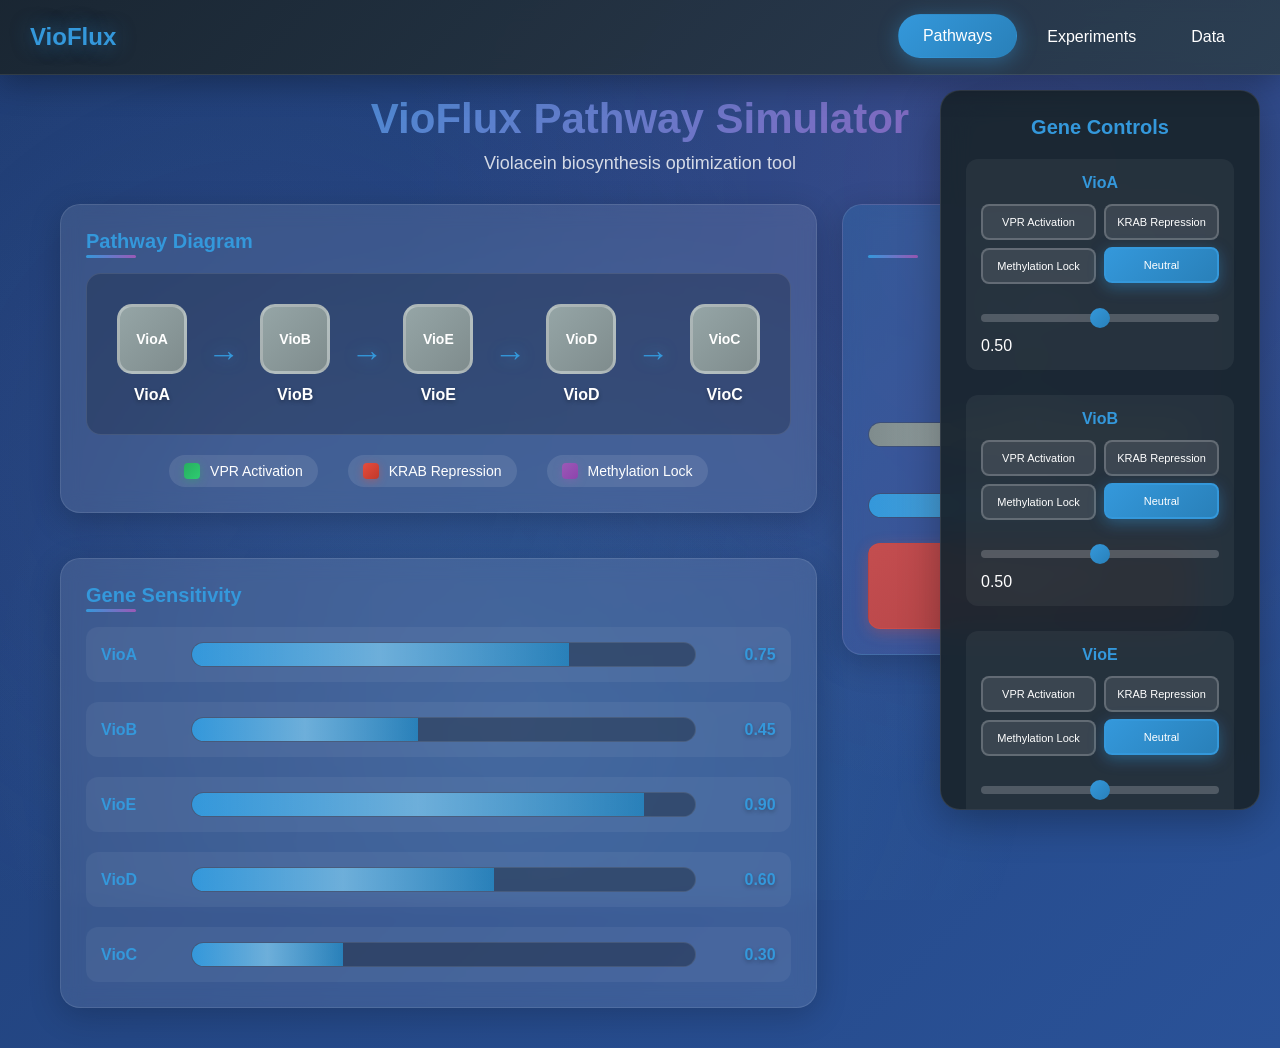
==== web-interface/index.html @ 60bfd198 "Add files via upload" ====
<!DOCTYPE html>
<html lang="en">
<head>
    <meta charset="UTF-8">
    <meta name="viewport" content="width=device-width, initial-scale=1.0">
    <title>VioFlux - Violacein Pathway Simulator</title>
    <style>

* {
    margin: 0;
    padding: 0;
    box-sizing: border-box;
}

body {
    font-family: 'Segoe UI', Tahoma, Geneva, Verdana, sans-serif;
    background: linear-gradient(135deg, #1e3c72 0%, #2a5298 100%);
    color: white;
    min-height: 100vh;
    position: relative;
    overflow-x: hidden;
}


body::before {
    content: '';
    position: fixed;
    top: 0;
    left: 0;
    width: 100%;
    height: 100%;
    background: radial-gradient(circle at 20% 50%, rgba(120, 119, 198, 0.1) 0%, transparent 50%),
                radial-gradient(circle at 80% 20%, rgba(255, 119, 198, 0.1) 0%, transparent 50%),
                radial-gradient(circle at 40% 80%, rgba(120, 219, 255, 0.1) 0%, transparent 50%);
    z-index: -1;
    animation: backgroundShift 20s ease-in-out infinite alternate;
}

@keyframes backgroundShift {
    0% { transform: translateX(-10px) translateY(-5px); }
    100% { transform: translateX(10px) translateY(5px); }
}


.navbar {
    background: linear-gradient(135deg, rgba(26, 37, 47, 0.95) 0%, rgba(44, 62, 80, 0.95) 100%);
    backdrop-filter: blur(10px);
    padding: 15px 30px;
    display: flex;
    align-items: center;
    box-shadow: 0 8px 32px rgba(0, 0, 0, 0.3);
    border-bottom: 1px solid rgba(255, 255, 255, 0.1);
    position: sticky;
    top: 0;
    z-index: 100;
}

.logo {
    display: flex;
    align-items: center;
    gap: 10px;
    font-size: 24px;
    font-weight: 700;
    color: #3498db;
    text-shadow: 0 0 20px rgba(52, 152, 219, 0.5);
}

.nav-links {
    margin-left: auto;
    display: flex;
    gap: 5px;
}

.nav-link {
    padding: 12px 24px;
    cursor: pointer;
    border-radius: 25px;
    transition: all 0.3s cubic-bezier(0.4, 0, 0.2, 1);
    position: relative;
    overflow: hidden;
    font-weight: 500;
    border: 1px solid transparent;
}

.nav-link::before {
    content: '';
    position: absolute;
    top: 0;
    left: -100%;
    width: 100%;
    height: 100%;
    background: linear-gradient(90deg, transparent, rgba(255, 255, 255, 0.1), transparent);
    transition: left 0.5s;
}

.nav-link:hover::before {
    left: 100%;
}

.nav-link:hover {
    background: rgba(255, 255, 255, 0.1);
    transform: translateY(-2px);
    box-shadow: 0 4px 15px rgba(0, 0, 0, 0.2);
    border-color: rgba(255, 255, 255, 0.2);
}

.nav-link.active {
    background: linear-gradient(135deg, #3498db, #2980b9);
    color: white;
    box-shadow: 0 4px 20px rgba(52, 152, 219, 0.4);
    transform: translateY(-1px);
}


.container {
    max-width: 1200px;
    margin: 0 auto;
    padding: 20px;
}

/* Tab system */
.tab-content {
    display: none;
    animation: fadeInUp 0.5s ease-out;
}

.tab-content.active {
    display: block;
}

@keyframes fadeInUp {
    from {
        opacity: 0;
        transform: translateY(20px);
    }
    to {
        opacity: 1;
        transform: translateY(0);
    }
}

.header {
    text-align: center;
    margin-bottom: 30px;
}

.title {
    font-size: 42px;
    font-weight: 700;
    background: linear-gradient(135deg, #3498db, #9b59b6);
    background-clip: text;
    -webkit-background-clip: text;
    -webkit-text-fill-color: transparent;
    margin-bottom: 10px;
    animation: titleFloat 4s ease-in-out infinite alternate;
}

@keyframes titleFloat {
    0% { transform: translateY(0px); }
    100% { transform: translateY(-5px); }
}

.subtitle {
    font-size: 18px;
    color: rgba(255, 255, 255, 0.8);
    font-weight: 300;
}

/* Cards */
.card {
    background: rgba(255, 255, 255, 0.1);
    backdrop-filter: blur(10px);
    border-radius: 20px;
    padding: 25px;
    margin-bottom: 20px;
    box-shadow: 0 8px 32px rgba(0, 0, 0, 0.2);
    border: 1px solid rgba(255, 255, 255, 0.1);
    transition: all 0.3s cubic-bezier(0.4, 0, 0.2, 1);
    position: relative;
    overflow: hidden;
}

.card::before {
    content: '';
    position: absolute;
    top: -50%;
    left: -50%;
    width: 200%;
    height: 200%;
    background: linear-gradient(45deg, transparent, rgba(255, 255, 255, 0.05), transparent);
    transform: rotate(45deg);
    transition: all 0.8s;
    opacity: 0;
}

.card:hover::before {
    opacity: 1;
    transform: rotate(45deg) translateX(100%);
}

.card:hover {
    transform: translateY(-8px);
    box-shadow: 0 20px 40px rgba(0, 0, 0, 0.3);
    border-color: rgba(255, 255, 255, 0.2);
}

.card h3 {
    color: #3498db;
    margin-bottom: 20px;
    font-size: 20px;
    font-weight: 600;
    position: relative;
}

.card h3::after {
    content: '';
    position: absolute;
    bottom: -5px;
    left: 0;
    width: 50px;
    height: 3px;
    background: linear-gradient(90deg, #3498db, #9b59b6);
    border-radius: 2px;
}

/* Main layout for pathways */
.main-content {
    display: grid;
    grid-template-columns: 2fr 1fr;
    gap: 25px;
}

.left-panel, .right-panel {
    display: flex;
    flex-direction: column;
    gap: 25px;
}

/* Pathway diagram */
.pathway-box {
    display: flex;
    align-items: center;
    justify-content: space-between;
    padding: 30px;
    background: rgba(0, 0, 0, 0.2);
    border-radius: 15px;
    margin-bottom: 20px;
    border: 1px solid rgba(255, 255, 255, 0.1);
}

.gene-node {
    display: flex;
    flex-direction: column;
    align-items: center;
    gap: 12px;
    cursor: pointer;
    transition: all 0.3s ease;
}

.gene-node:hover {
    transform: scale(1.05);
}

.gene-circle {
    width: 70px;
    height: 70px;
    border-radius: 15px;
    display: flex;
    align-items: center;
    justify-content: center;
    font-weight: bold;
    cursor: pointer;
    transition: all 0.3s cubic-bezier(0.4, 0, 0.2, 1);
    border: 3px solid transparent;
    position: relative;
    overflow: hidden;
    font-size: 14px;
}

.gene-circle::before {
    content: '';
    position: absolute;
    top: -50%;
    left: -50%;
    width: 200%;
    height: 200%;
    background: linear-gradient(45deg, transparent, rgba(255, 255, 255, 0.2), transparent);
    transition: transform 0.6s;
    transform: translateX(-100%) rotate(45deg);
}

.gene-circle:hover::before {
    transform: translateX(100%) rotate(45deg);
}

.gene-circle:hover {
    transform: scale(1.1) rotate(5deg);
    box-shadow: 0 10px 30px rgba(0, 0, 0, 0.3);
}

.gene-circle.neutral {
    background: linear-gradient(135deg, #95a5a6, #7f8c8d);
    border-color: rgba(255, 255, 255, 0.3);
}

.gene-circle.vpr-activation {
    background: linear-gradient(135deg, #27ae60, #2ecc71);
    border-color: #27ae60;
    box-shadow: 0 0 20px rgba(39, 174, 96, 0.4);
}

.gene-circle.krab-repression {
    background: linear-gradient(135deg, #e74c3c, #c0392b);
    border-color: #e74c3c;
    box-shadow: 0 0 20px rgba(231, 76, 60, 0.4);
}

.gene-circle.methylation-lock {
    background: linear-gradient(135deg, #9b59b6, #8e44ad);
    border-color: #9b59b6;
    box-shadow: 0 0 20px rgba(155, 89, 182, 0.4);
}

.gene-label {
    font-size: 16px;
    font-weight: 600;
    text-shadow: 0 2px 4px rgba(0, 0, 0, 0.3);
}

.pathway-arrow {
    font-size: 32px;
    color: #3498db;
    animation: arrowPulse 2s ease-in-out infinite;
    text-shadow: 0 0 15px rgba(52, 152, 219, 0.6);
    text-align: center;
}

@keyframes arrowPulse {
    0%, 100% { transform: scale(1); opacity: 0.7; }
    50% { transform: scale(1.1); opacity: 1; }
}

/* Legend */
.legend {
    display: flex;
    justify-content: center;
    gap: 30px;
    flex-wrap: wrap;
}

.legend-item {
    display: flex;
    align-items: center;
    gap: 10px;
    font-size: 14px;
    font-weight: 500;
    padding: 8px 15px;
    background: rgba(255, 255, 255, 0.1);
    border-radius: 20px;
    transition: all 0.3s ease;
}

.legend-item:hover {
    background: rgba(255, 255, 255, 0.2);
    transform: translateY(-2px);
}

.legend-dot {
    width: 16px;
    height: 16px;
    border-radius: 4px;
    box-shadow: 0 2px 8px rgba(0, 0, 0, 0.3);
}

.legend-dot.green { 
    background: linear-gradient(135deg, #27ae60, #2ecc71);
    box-shadow: 0 2px 8px rgba(39, 174, 96, 0.4);
}
.legend-dot.red { 
    background: linear-gradient(135deg, #e74c3c, #c0392b);
    box-shadow: 0 2px 8px rgba(231, 76, 60, 0.4);
}
.legend-dot.purple { 
    background: linear-gradient(135deg, #9b59b6, #8e44ad);
    box-shadow: 0 2px 8px rgba(155, 89, 182, 0.4);
}

/* Yield card */
.yield-card {
    text-align: center;
    background: linear-gradient(135deg, rgba(52, 152, 219, 0.2), rgba(155, 89, 182, 0.2));
}

.yield-number {
    font-size: 56px;
    font-weight: 700;
    background: linear-gradient(135deg, #3498db, #9b59b6);
    background-clip: text;
    -webkit-background-clip: text;
    -webkit-text-fill-color: transparent;
    margin-bottom: 10px;
    animation: yieldPulse 3s ease-in-out infinite;
}

@keyframes yieldPulse {
    0%, 100% { transform: scale(1); }
    50% { transform: scale(1.05); }
}

.yield-change {
    font-size: 20px;
    font-weight: 600;
    margin-bottom: 25px;
    text-shadow: 0 2px 4px rgba(0, 0, 0, 0.3);
}

.yield-bars {
    margin: 25px 0;
}

.bar-section {
    margin-bottom: 20px;
}

.bar-label {
    font-size: 16px;
    margin-bottom: 8px;
    color: rgba(255, 255, 255, 0.9);
    font-weight: 500;
}

.bar-container {
    height: 25px;
    background: rgba(0, 0, 0, 0.3);
    border-radius: 15px;
    overflow: hidden;
    border: 1px solid rgba(255, 255, 255, 0.1);
}

.bar-fill {
    height: 100%;
    transition: all 0.8s cubic-bezier(0.4, 0, 0.2, 1);
    position: relative;
}

.bar-fill::after {
    content: '';
    position: absolute;
    top: 0;
    left: 0;
    right: 0;
    bottom: 0;
    background: linear-gradient(90deg, transparent, rgba(255, 255, 255, 0.2), transparent);
    animation: shimmer 2s infinite;
}

@keyframes shimmer {
    0% { transform: translateX(-100%); }
    100% { transform: translateX(100%); }
}

.bar-fill.baseline {
    background: linear-gradient(90deg, #7f8c8d, #95a5a6);
}

.bar-fill.current {
    background: linear-gradient(90deg, #3498db, #2980b9);
}

.bottleneck-box {
    background: linear-gradient(135deg, rgba(231, 76, 60, 0.8), rgba(192, 57, 43, 0.8));
    padding: 20px;
    border-radius: 12px;
    margin-top: 25px;
    box-shadow: 0 4px 15px rgba(231, 76, 60, 0.3);
    border: 1px solid rgba(231, 76, 60, 0.3);
}

.bottleneck-box h4 {
    margin-bottom: 8px;
    font-weight: 600;
}

/* Sensitivity bars */
.sensitivity-list {
    display: flex;
    flex-direction: column;
    gap: 20px;
}

.sensitivity-item {
    display: flex;
    align-items: center;
    gap: 20px;
    padding: 15px;
    background: rgba(255, 255, 255, 0.05);
    border-radius: 12px;
    transition: all 0.3s ease;
}

.sensitivity-item:hover {
    background: rgba(255, 255, 255, 0.1);
    transform: translateX(5px);
}

.sensitivity-label {
    min-width: 70px;
    font-weight: 600;
    color: #3498db;
}

.sensitivity-bar {
    flex: 1;
    height: 25px;
    background: rgba(0, 0, 0, 0.3);
    border-radius: 15px;
    overflow: hidden;
    border: 1px solid rgba(255, 255, 255, 0.1);
}

.sensitivity-fill {
    height: 100%;
    background: linear-gradient(90deg, #3498db, #2980b9);
    transition: all 0.8s cubic-bezier(0.4, 0, 0.2, 1);
    position: relative;
}

.sensitivity-fill::after {
    content: '';
    position: absolute;
    top: 0;
    left: 0;
    right: 0;
    bottom: 0;
    background: linear-gradient(90deg, transparent, rgba(255, 255, 255, 0.3), transparent);
    animation: shimmer 3s infinite;
}

.sensitivity-value {
    min-width: 60px;
    text-align: right;
    font-weight: 600;
    color: #3498db;
    text-shadow: 0 2px 4px rgba(0, 0, 0, 0.3);
}

/* Controls panel */
.controls-panel {
    position: fixed;
    right: 20px;
    top: 50%;
    transform: translateY(-50%);
    background: rgba(26, 37, 47, 0.95);
    backdrop-filter: blur(15px);
    border-radius: 20px;
    padding: 25px;
    width: 320px;
    max-height: 80vh;
    overflow-y: auto;
    box-shadow: 0 10px 40px rgba(0, 0, 0, 0.3);
    border: 1px solid rgba(255, 255, 255, 0.1);
    animation: slideInRight 0.6s ease-out;
}

@keyframes slideInRight {
    from {
        opacity: 0;
        transform: translateY(-50%) translateX(100%);
    }
    to {
        opacity: 1;
        transform: translateY(-50%) translateX(0);
    }
}

.controls-panel h3 {
    color: #3498db;
    margin-bottom: 20px;
    font-size: 20px;
    font-weight: 600;
    text-align: center;
}

.control-group {
    margin-bottom: 25px;
    padding: 15px;
    background: rgba(255, 255, 255, 0.05);
    border-radius: 12px;
    transition: all 0.3s ease;
}

.control-group:hover {
    background: rgba(255, 255, 255, 0.08);
}

.control-label {
    display: block;
    margin-bottom: 12px;
    font-weight: 600;
    color: #3498db;
    text-align: center;
}

.control-buttons {
    display: grid;
    grid-template-columns: 1fr 1fr;
    gap: 8px;
    margin-bottom: 15px;
}

.control-btn {
    padding: 10px 8px;
    border: 2px solid rgba(255, 255, 255, 0.2);
    background: rgba(255, 255, 255, 0.1);
    color: white;
    border-radius: 8px;
    cursor: pointer;
    font-size: 11px;
    font-weight: 500;
    transition: all 0.3s cubic-bezier(0.4, 0, 0.2, 1);
    position: relative;
    overflow: hidden;
}

.control-btn::before {
    content: '';
    position: absolute;
    top: 0;
    left: -100%;
    width: 100%;
    height: 100%;
    background: linear-gradient(90deg, transparent, rgba(255, 255, 255, 0.1), transparent);
    transition: left 0.5s;
}

.control-btn:hover::before {
    left: 100%;
}

.control-btn:hover {
    background: rgba(255, 255, 255, 0.2);
    transform: translateY(-2px);
    box-shadow: 0 4px 15px rgba(0, 0, 0, 0.2);
}

.control-btn.active {
    background: linear-gradient(135deg, #3498db, #2980b9);
    border-color: #3498db;
    box-shadow: 0 4px 15px rgba(52, 152, 219, 0.4);
    transform: translateY(-1px);
}

.control-section {
    margin-bottom: 25px;
    padding: 15px;
    background: rgba(255, 255, 255, 0.05);
    border-radius: 12px;
}

.control-section label {
    display: block;
    margin-bottom: 12px;
    font-weight: 600;
    color: #3498db;
}

.slider {
    width: 100%;
    margin: 15px 0;
    height: 8px;
    border-radius: 4px;
    background: rgba(255, 255, 255, 0.2);
    outline: none;
    -webkit-appearance: none;
    appearance: none;
}

.slider::-webkit-slider-thumb {
    -webkit-appearance: none;
    appearance: none;
    width: 20px;
    height: 20px;
    border-radius: 50%;
    background: linear-gradient(135deg, #3498db, #2980b9);
    cursor: pointer;
    transition: all 0.3s ease;
}

.slider::-webkit-slider-thumb:hover {
    transform: scale(1.2);
}

.slider::-moz-range-thumb {
    width: 20px;
    height: 20px;
    border-radius: 50%;
    background: linear-gradient(135deg, #3498db, #2980b9);
    cursor: pointer;
    box-shadow: 0 2px 10px rgba(52, 152, 219, 0.4);
    border: none;
    transition: all 0.3s ease;
}

.slider::-moz-range-thumb:hover {
    transform: scale(1.2);
}

.reset-button {
    width: 100%;
    padding: 15px;
    background: linear-gradient(135deg, #e74c3c, #c0392b);
    color: white;
    border: none;
    border-radius: 12px;
    cursor: pointer;
    font-weight: 600;
    font-size: 16px;
    transition: all 0.3s cubic-bezier(0.4, 0, 0.2, 1);
}

.reset-button:hover {
    background: linear-gradient(135deg, #c0392b, #a93226);
    transform: translateY(-2px);
}

.reset-button:active {
    transform: translateY(0);
}

/* Experiments page */
.experiments-grid {
    display: grid;
    grid-template-columns: repeat(auto-fit, minmax(320px, 1fr));
    gap: 25px;
}

.run-button {
    padding: 12px 25px;
    background: linear-gradient(135deg, #3498db, #2980b9);
    color: white;
    border: none;
    border-radius: 25px;
    cursor: pointer;
    margin-bottom: 20px;
    font-weight: 600;
    font-size: 14px;
    transition: all 0.3s cubic-bezier(0.4, 0, 0.2, 1);
    box-shadow: 0 4px 15px rgba(52, 152, 219, 0.3);
}

.run-button:hover {
    background: linear-gradient(135deg, #2980b9, #21618c);
    transform: translateY(-2px);
    box-shadow: 0 6px 20px rgba(52, 152, 219, 0.4);
}

.results-box {
    max-height: 250px;
    overflow-y: auto;
    padding-right: 10px;
}

.results-box::-webkit-scrollbar {
    width: 6px;
}

.results-box::-webkit-scrollbar-track {
    background: rgba(255, 255, 255, 0.1);
    border-radius: 3px;
}

.results-box::-webkit-scrollbar-thumb {
    background: rgba(52, 152, 219, 0.6);
    border-radius: 3px;
}

.config-list {
    display: flex;
    flex-direction: column;
    gap: 12px;
}

.config-item {
    padding: 15px;
    border-radius: 12px;
    border-left: 4px solid;
    transition: all 0.3s ease;
    position: relative;
    overflow: hidden;
}

.config-item::before {
    content: '';
    position: absolute;
    top: 0;
    left: -100%;
    width: 100%;
    height: 100%;
    background: linear-gradient(90deg, transparent, rgba(255, 255, 255, 0.1), transparent);
    transition: left 0.6s;
}

.config-item:hover::before {
    left: 100%;
}

.config-item:hover {
    transform: translateX(5px);
    box-shadow: 0 4px 15px rgba(0, 0, 0, 0.2);
}

.config-item.good {
    background: rgba(39, 174, 96, 0.2);
    border-left-color: #27ae60;
    box-shadow: 0 2px 10px rgba(39, 174, 96, 0.1);
}

.config-item.ok {
    background: rgba(52, 152, 219, 0.2);
    border-left-color: #3498db;
    box-shadow: 0 2px 10px rgba(52, 152, 219, 0.1);
}

.config-item.bad {
    background: rgba(231, 76, 60, 0.2);
    border-left-color: #e74c3c;
    box-shadow: 0 2px 10px rgba(231, 76, 60, 0.1);
}

.param-effects {
    display: flex;
    flex-direction: column;
    gap: 12px;
}

.param-effects div {
    padding: 12px;
    background: rgba(255, 255, 255, 0.1);
    border-radius: 8px;
    transition: all 0.3s ease;
    border-left: 3px solid #3498db;
}

.param-effects div:hover {
    background: rgba(255, 255, 255, 0.15);
    transform: translateX(5px);
}

/* Data page */
.data-section {
    display: grid;
    grid-template-columns: 2fr 1fr;
    gap: 25px;
}

.data-table {
    width: 100%;
    border-collapse: collapse;
    border-radius: 12px;
    overflow: hidden;
    box-shadow: 0 4px 15px rgba(0, 0, 0, 0.1);
}

.data-table th,
.data-table td {
    padding: 15px;
    text-align: left;
    border-bottom: 1px solid rgba(255, 255, 255, 0.1);
    transition: all 0.3s ease;
}

.data-table th {
    background: rgba(52, 152, 219, 0.2);
    color: #3498db;
    font-weight: 600;
    text-transform: uppercase;
    font-size: 14px;
    letter-spacing: 1px;
}

.data-table tr:hover {
    background: rgba(255, 255, 255, 0.05);
}

.settings-grid {
    display: grid;
    grid-template-columns: 1fr;
    gap: 18px;
}

.setting-item {
    padding: 15px;
    background: rgba(255, 255, 255, 0.1);
    border-radius: 12px;
    transition: all 0.3s ease;
    border-left: 4px solid #3498db;
}

.setting-item:hover {
    background: rgba(255, 255, 255, 0.15);
    transform: translateX(5px);
    box-shadow: 0 4px 15px rgba(52, 152, 219, 0.2);
}

/* Mobile responsiveness */
@media (max-width: 1000px) {
    .controls-panel {
        position: static;
        transform: none;
        margin-top: 20px;
        width: 100%;
        animation: none;
    }
    
    .main-content {
        grid-template-columns: 1fr;
    }
    
    .data-section {
        grid-template-columns: 1fr;
    }
    
    .nav-links {
        gap: 2px;
    }
    
    .nav-link {
        padding: 8px 16px;
        font-size: 14px;
    }
}

@media (max-width: 600px) {
    .pathway-box {
        flex-direction: column;
        gap: 15px;
        padding: 20px;
        
    }
    
    .pathway-arrow {
        transform: rotate(90deg);
        margin: 10px 0;
    }
    
    .title {
        font-size: 28px;
    }
    
    .control-buttons {
        grid-template-columns: 1fr;
    }
    
    .gene-circle {
        width: 60px;
        height: 60px;
        font-size: 12px;
    }
    
    .yield-number {
        font-size: 42px;
    }
    
    .experiments-grid {
        grid-template-columns: 1fr;
    }
    
    .legend {
        gap: 15px;
    }
    
    .legend-item {
        font-size: 12px;
        padding: 6px 12px;
    }
}

/* Custom scrollbar for webkit browsers */
::-webkit-scrollbar {
    width: 8px;
}

::-webkit-scrollbar-track {
    background: rgba(255, 255, 255, 0.1);
    border-radius: 4px;
}

::-webkit-scrollbar-thumb {
    background: linear-gradient(135deg, #3498db, #2980b9);
    border-radius: 4px;
}

::-webkit-scrollbar-thumb:hover {
    background: linear-gradient(135deg, #2980b9, #21618c);
}

/* Loading animation for buttons */
@keyframes spin {
    0% { transform: rotate(0deg); }
    100% { transform: rotate(360deg); }
}

.loading::after {
    content: '';
    display: inline-block;
    width: 16px;
    height: 16px;
    margin-left: 8px;
    border: 2px solid transparent;
    border-top: 2px solid currentColor;
    border-radius: 50%;
    animation: spin 1s linear infinite;
}

/* Pulse animation for active elements */
.pulse {
    animation: pulse 2s infinite;
}

@keyframes pulse {
    0% {
        box-shadow: 0 0 0 0 rgba(52, 152, 219, 0.4);
    }
    70% {
        box-shadow: 0 0 0 15px rgba(52, 152, 219, 0);
    }
    100% {
        box-shadow: 0 0 0 0 rgba(52, 152, 219, 0);
    }
}

/* Improved focus states for accessibility */
button:focus,
.nav-link:focus,
.control-btn:focus,
.slider:focus {
    outline: 2px solid #3498db;
    outline-offset: 2px;
}

/* Smooth transitions for all interactive elements */
* {
    transition: transform 0.2s ease, box-shadow 0.2s ease, opacity 0.2s ease;
}

/* Enhanced glass morphism effect */
.glass {
    background: rgba(255, 255, 255, 0.1);
    backdrop-filter: blur(20px);
    border: 1px solid rgba(255, 255, 255, 0.2);
    box-shadow: 0 8px 32px rgba(0, 0, 0, 0.1);
}
    </style>
</head>
<body>
    <nav class="navbar">
        <div class="logo">
            VioFlux
        </div>
        <div class="nav-links">
            <div class="nav-link active" data-tab="pathways">Pathways</div>
            <div class="nav-link" data-tab="experiments">Experiments</div>
            <div class="nav-link" data-tab="data">Data</div>
        </div>
    </nav>

    <div class="container">
        <!-- Pathways Tab -->
        <div id="pathways" class="tab-content active">
            <div class="header">
                <h1 class="title">VioFlux Pathway Simulator</h1>
                <p class="subtitle">Violacein biosynthesis optimization tool</p>
            </div>

            <div class="main-content">
                <div class="left-panel">
                    <div class="card">
                        <h3>Pathway Diagram</h3>
                        <div class="pathway-box" id="pathwayContainer">
                            <!-- Populated by JS -->
                        </div>
                        <div class="legend">
                            <div class="legend-item">
                                <div class="legend-dot green"></div>
                                VPR Activation
                            </div>
                            <div class="legend-item">
                                <div class="legend-dot red"></div>
                                KRAB Repression
                            </div>
                            <div class="legend-item">
                                <div class="legend-dot purple"></div>
                                Methylation Lock
                            </div>
                        </div>
                    </div>

                    <div class="card">
                        <h3>Gene Sensitivity</h3>
                        <div class="sensitivity-list" id="sensitivityBars">
                            <!-- Populated by JS -->
                        </div>
                    </div>
                </div>

                <div class="right-panel">
                    <div class="card yield-card">
                        <h3>Yield Results</h3>
                        <div class="yield-number" id="yieldValue">1.0x</div>
                        <div class="yield-change" id="yieldChange">+0%</div>
                        
                        <div class="yield-bars">
                            <div class="bar-section">
                                <div class="bar-label">Baseline</div>
                                <div class="bar-container">
                                    <div class="bar-fill baseline" style="width: 100%;"></div>
                                </div>
                            </div>
                            <div class="bar-section">
                                <div class="bar-label">Current</div>
                                <div class="bar-container">
                                    <div class="bar-fill current" id="currentYieldBar" style="width: 100%;"></div>
                                </div>
                            </div>
                        </div>
                        
                        <div class="bottleneck-box" id="bottleneckInfo">
                            <h4>Bottleneck Gene:</h4>
                            <p id="bottleneckGene">None</p>
                        </div>
                    </div>
                </div>
            </div>
        </div>

        <!-- Experiments Tab -->
        <div id="experiments" class="tab-content">
            <div class="header">
                <h1 class="title">Experiment Results</h1>
                <p class="subtitle">Previous runs and optimization data</p>
            </div>

            <div class="experiments-grid">
                <div class="card">
                    <h3>Quick Grid Search</h3>
                    <p style= "margin-bottom: 20px;">Test all combinations of OFF/MED/ON for each gene</p>
                    <button onclick="runGridSearch()" class="run-button">Run Grid Search</button>
                    <div id="gridResults" class="results-box"></div>
                </div>

                <div class="card">
                    <h3>Best Configurations</h3>
                    <div class="config-list">
                        <div class="config-item good">
                            <strong>Config A:</strong> VioE + VioA activation → 2.3x yield
                        </div>
                        <div class="config-item ok">
                            <strong>Config B:</strong> Balanced expression → 1.8x yield
                        </div>
                        <div class="config-item bad">
                            <strong>Config C:</strong> VioE repressed → 0.4x yield
                        </div>
                    </div>
                </div>

                <div class="card">
                    <h3>Parameter Effects</h3>
                    <p style = "margin-bottom: 20px;">How different settings affect the final yield</p>
                    <div class="param-effects">
                        <div>Supply Cap: Higher = better (up to 2.5)</div>
                        <div>Burden: Lower = better performance</div>
                        <div>VioE critical: Don't repress below 0.3</div>
                    </div>
                </div>
            </div>
        </div>

        <!-- Data Tab -->
        <div id="data" class="tab-content">
            <div class="header">
                <h1 class="title">Pathway Data</h1>
                <p class="subtitle">Gene information and current settings</p>
            </div>

            <div class="data-section">
                <div class="card">
                    <h3>Gene Data</h3>
                    <table class="data-table">
                        <tr>
                            <th>Gene</th>
                            <th>Order</th>
                            <th>Baseline</th>
                            <th>Burden</th>
                        </tr>
                        <tbody id="pathwayDataTable">
                            <!-- Populated by JS -->
                        </tbody>
                    </table>
                </div>

                <div class="card">
                    <h3>Current Settings</h3>
                    <div class="settings-grid">
                        <div class="setting-item">
                            <strong>Supply Cap:</strong> <span id="currentSupplyCap">2.0</span>
                        </div>
                        <div class="setting-item">
                            <strong>Burden Factor:</strong> <span id="currentBurdenSensitivity">0.05</span>
                        </div>
                        <div class="setting-item">
                            <strong>Active Genes:</strong> <span id="activeGeneCount">0/5</span>
                        </div>
                        <div class="setting-item">
                            <strong>Current Yield:</strong> <span id="currentYield">1.0x</span>
                        </div>
                    </div>
                </div>
            </div>
        </div>
    </div>

    <!-- Controls Panel -->
    <div class="controls-panel">
        <h3>Gene Controls</h3>
        <div id="geneControls">
            <!-- Populated by JS -->
        </div>
        
        <div class="control-section">
            <label>Supply Cap</label>
            <input type="range" class="slider" id="supplyCap" min="0.5" max="3.0" step="0.1" value="2.0">
            <span id="supplyCapValue">2.0</span>
        </div>
        
        <div class="control-section">
            <label>Burden Sensitivity</label>
            <input type="range" class="slider" id="burdenSensitivity" min="0.0" max="0.15" step="0.01" value="0.05">
            <span id="burdenSensitivityValue">0.05</span>
        </div>

        <button onclick="resetAll()" class="reset-button">Reset All</button>
    </div>

    <script>
// Data from the project files
var pathwayData = [
    { gene: 'VioA', step_order: 1, baseline_k: 1.0, burden_w: 1.0 },
    { gene: 'VioB', step_order: 2, baseline_k: 1.0, burden_w: 1.0 },
    { gene: 'VioE', step_order: 3, baseline_k: 1.0, burden_w: 1.0 },
    { gene: 'VioD', step_order: 4, baseline_k: 1.0, burden_w: 1.0 },
    { gene: 'VioC', step_order: 5, baseline_k: 1.0, burden_w: 1.2 }
];

var moduleTypes = {
    'VPR_Activation': { type: 'activator', className: 'vpr-activation', effect: 3.0 },
    'KRAB_Repression': { type: 'repressor', className: 'krab-repression', effect: 0.2 },
    'Methylation_Lock': { type: 'binary', className: 'methylation-lock', effect: 1.0 },
    'Neutral': { type: 'neutral', className: 'neutral', effect: 1.0 }
};

// Current state of all genes
var geneStates = {};

// Starting simulation values
var simulationData = {
    yield: 1.0,
    bottleneck: 'None',
    sensitivities: [
        { gene: 'VioA', value: 0.75 },
        { gene: 'VioB', value: 0.45 },
        { gene: 'VioE', value: 0.90 },
        { gene: 'VioD', value: 0.60 },
        { gene: 'VioC', value: 0.30 }
    ]
};

// Initialize gene states to neutral
function initializeGenes() {
    for (var i = 0; i < pathwayData.length; i++) {
        var gene = pathwayData[i];
        geneStates[gene.gene] = {
            module: 'Neutral',
            level: 0.5
        };
    }
}

// Set up tab switching
function setupTabs() {
    var navLinks = document.querySelectorAll('.nav-link');
    var tabContents = document.querySelectorAll('.tab-content');

    for (var i = 0; i < navLinks.length; i++) {
        navLinks[i].addEventListener('click', function(e) {
            var targetTab = e.target.getAttribute('data-tab');
            
            // Remove active from all
            for (var j = 0; j < navLinks.length; j++) {
                navLinks[j].classList.remove('active');
            }
            for (var k = 0; k < tabContents.length; k++) {
                tabContents[k].classList.remove('active');
            }
            
            // Add active to current
            e.target.classList.add('active');
            document.getElementById(targetTab).classList.add('active');
        });
    }
}

// Create the pathway diagram
function buildPathwayDiagram() {
    var container = document.getElementById('pathwayContainer');
    container.innerHTML = '';

    for (var i = 0; i < pathwayData.length; i++) {
        var gene = pathwayData[i];
        
        // Create gene node
        var geneNode = document.createElement('div');
        geneNode.className = 'gene-node';
        
        var geneCircle = document.createElement('div');
        geneCircle.className = 'gene-circle neutral';
        geneCircle.textContent = gene.gene;
        geneCircle.onclick = function() {
            cycleGeneModule(this.textContent);
        };
        
        var geneLabel = document.createElement('div');
        geneLabel.className = 'gene-label';
        geneLabel.textContent = gene.gene;
        
        geneNode.appendChild(geneCircle);
        geneNode.appendChild(geneLabel);
        container.appendChild(geneNode);
        
        // Add arrow except after last gene
        if (i < pathwayData.length - 1) {
            var arrow = document.createElement('div');
            arrow.className = 'pathway-arrow';
            arrow.textContent = '→';
            container.appendChild(arrow);
        }
    }
}

// Create gene controls
function buildGeneControls() {
    var container = document.getElementById('geneControls');
    
    for (var i = 0; i < pathwayData.length; i++) {
        var gene = pathwayData[i];
        
        var controlGroup = document.createElement('div');
        controlGroup.className = 'control-group';
        
        var label = document.createElement('label');
        label.className = 'control-label';
        label.textContent = gene.gene;
        
        var buttonContainer = document.createElement('div');
        buttonContainer.className = 'control-buttons';
        
        var moduleNames = Object.keys(moduleTypes);
        for (var j = 0; j < moduleNames.length; j++) {
            var moduleName = moduleNames[j];
            var button = document.createElement('button');
            button.className = 'control-btn';
            button.textContent = moduleName.replace('_', ' ');
            
            // Create closure to capture current values
            (function(geneName, moduleType) {
                button.onclick = function() {
                    setGeneModule(geneName, moduleType);
                };
            })(gene.gene, moduleName);
            
            if (moduleName === 'Neutral') {
                button.classList.add('active');
            }
            
            buttonContainer.appendChild(button);
        }
        
        var slider = document.createElement('input');
        slider.type = 'range';
        slider.className = 'slider';
        slider.min = '0';
        slider.max = '1';
        slider.step = '0.05';
        slider.value = '0.5';
        
        // Create closure for slider
        (function(geneName) {
            slider.oninput = function() {
                setGeneLevel(geneName, parseFloat(this.value));
            };
        })(gene.gene);
        
        var sliderValue = document.createElement('span');
        sliderValue.textContent = '0.50';
        sliderValue.id = gene.gene + 'Level';
        
        controlGroup.appendChild(label);
        controlGroup.appendChild(buttonContainer);
        controlGroup.appendChild(slider);
        controlGroup.appendChild(sliderValue);
        container.appendChild(controlGroup);
    }
}

// Create sensitivity bars
function buildSensitivityBars() {
    var container = document.getElementById('sensitivityBars');
    
    for (var i = 0; i < simulationData.sensitivities.length; i++) {
        var item = simulationData.sensitivities[i];
        
        var sensitivityItem = document.createElement('div');
        sensitivityItem.className = 'sensitivity-item';
        
        var label = document.createElement('div');
        label.className = 'sensitivity-label';
        label.textContent = item.gene;
        
        var barContainer = document.createElement('div');
        barContainer.className = 'sensitivity-bar';
        
        var barFill = document.createElement('div');
        barFill.className = 'sensitivity-fill';
        barFill.style.width = (item.value * 100) + '%';
        
        var value = document.createElement('div');
        value.className = 'sensitivity-value';
        value.textContent = item.value.toFixed(2);
        
        barContainer.appendChild(barFill);
        sensitivityItem.appendChild(label);
        sensitivityItem.appendChild(barContainer);
        sensitivityItem.appendChild(value);
        container.appendChild(sensitivityItem);
    }
}

// Fill data table
function buildDataTable() {
    var tableBody = document.getElementById('pathwayDataTable');
    
    for (var i = 0; i < pathwayData.length; i++) {
        var gene = pathwayData[i];
        var row = document.createElement('tr');
        
        var geneCell = document.createElement('td');
        geneCell.textContent = gene.gene;
        geneCell.style.fontWeight = 'bold';
        geneCell.style.color = '#3498db';
        
        var orderCell = document.createElement('td');
        orderCell.textContent = gene.step_order;
        
        var baselineCell = document.createElement('td');
        baselineCell.textContent = gene.baseline_k.toFixed(1);
        
        var burdenCell = document.createElement('td');
        burdenCell.textContent = gene.burden_w.toFixed(1);
        
        row.appendChild(geneCell);
        row.appendChild(orderCell);
        row.appendChild(baselineCell);
        row.appendChild(burdenCell);
        tableBody.appendChild(row);
    }
}

// Cycle through modules when clicking gene
function cycleGeneModule(geneName) {
    var currentModule = geneStates[geneName].module;
    var moduleNames = Object.keys(moduleTypes);
    var currentIndex = moduleNames.indexOf(currentModule);
    var nextModule = moduleNames[(currentIndex + 1) % moduleNames.length];
    
    setGeneModule(geneName, nextModule);
}

// Set gene to specific module
function setGeneModule(geneName, moduleType) {
    geneStates[geneName].module = moduleType;
    updateGeneVisual(geneName);
    updateControlButtons(geneName, moduleType);
    runSimulation();
}

// Set gene level
function setGeneLevel(geneName, level) {
    geneStates[geneName].level = level;
    var levelDisplay = document.getElementById(geneName + 'Level');
    if (levelDisplay) {
        levelDisplay.textContent = level.toFixed(2);
    }
    runSimulation();
}

// Update gene circle appearance
function updateGeneVisual(geneName) {
    var geneCircles = document.querySelectorAll('.gene-circle');
    
    for (var i = 0; i < geneCircles.length; i++) {
        var circle = geneCircles[i];
        if (circle.textContent === geneName) {
            var module = geneStates[geneName].module;
            var moduleConfig = moduleTypes[module];
            circle.className = 'gene-circle ' + moduleConfig.className;
        }
    }
}

// Update control buttons
function updateControlButtons(geneName, activeModule) {
    var controlGroups = document.querySelectorAll('.control-group');
    
    for (var i = 0; i < controlGroups.length; i++) {
        var group = controlGroups[i];
        var label = group.querySelector('.control-label');
        
        if (label && label.textContent === geneName) {
            var buttons = group.querySelectorAll('.control-btn');
            
            for (var j = 0; j < buttons.length; j++) {
                var button = buttons[j];
                button.classList.remove('active');
                
                if (button.textContent.replace(' ', '_') === activeModule) {
                    button.classList.add('active');
                }
            }
        }
    }
}

// Main simulation function
function runSimulation() {
    var yieldMultiplier = 1.0;
    var bottleneck = 'None';
    var activeGenes = 0;
    
    // Calculate yield based on gene states
    for (var i = 0; i < pathwayData.length; i++) {
        var gene = pathwayData[i];
        var state = geneStates[gene.gene];
        var module = moduleTypes[state.module];
        
        if (module.type === 'activator') {
            yieldMultiplier += (state.level * 1.0);
            activeGenes++;
        } else if (module.type === 'repressor') {
            yieldMultiplier *= (1 - state.level * 0.8);
        } else if (module.type === 'binary') {
            if (state.level >= 0.5) {
                yieldMultiplier += 0.3;
                activeGenes++;
            }
        }
    }
    
    // VioE gating rule - if VioE is heavily repressed, big penalty
    var vioEState = geneStates['VioE'];
    var vioEModule = moduleTypes[vioEState.module];
    if (vioEModule.type === 'repressor' && vioEState.level > 0.8) {
        yieldMultiplier = 0.05;
        bottleneck = 'VioE';
    }
    
    // VioC shunt - if VioC is repressed, some penalty
    var vioCState = geneStates['VioC'];
    var vioCModule = moduleTypes[vioCState.module];
    if (vioCModule.type === 'repressor' && vioCState.level > 0.6) {
        yieldMultiplier *= 0.7;
    }
    
    // Keep yield in reasonable range
    yieldMultiplier = Math.max(0.05, Math.min(5.0, yieldMultiplier));
    
    // Update displays
    updateYieldDisplay(yieldMultiplier);
    updateBottleneckDisplay(bottleneck);
    updateSensitivityDisplay();
    updateDataDisplay(activeGenes, yieldMultiplier);
}

// Update yield display
function updateYieldDisplay(multiplier) {
    var yieldValue = document.getElementById('yieldValue');
    var yieldChange = document.getElementById('yieldChange');
    var currentYieldBar = document.getElementById('currentYieldBar');
    
    if (yieldValue) {
        yieldValue.textContent = multiplier.toFixed(1) + 'x';
    }
    
    if (yieldChange) {
        var percentage = Math.round((multiplier - 1) * 100);
        var sign = percentage >= 0 ? '+' : '';
        yieldChange.textContent = sign + percentage + '%';
        yieldChange.style.color = percentage >= 0 ? '#27ae60' : '#e74c3c';
    }
    
    if (currentYieldBar) {
        var barWidth = Math.max(5, multiplier * 100);
        currentYieldBar.style.width = barWidth + '%';
    }
}

// Update bottleneck display
function updateBottleneckDisplay(bottleneck) {
    var bottleneckGene = document.getElementById('bottleneckGene');
    if (bottleneckGene) {
        bottleneckGene.textContent = bottleneck;
    }
}

// Update sensitivity bars
function updateSensitivityDisplay() {
    var sensitivityBars = document.querySelectorAll('.sensitivity-fill');
    var sensitivityValues = document.querySelectorAll('.sensitivity-value');
    
    for (var i = 0; i < pathwayData.length; i++) {
        var gene = pathwayData[i];
        var originalSensitivity = simulationData.sensitivities[i].value;
        var state = geneStates[gene.gene];
        var moduleType = moduleTypes[state.module].type;
        
        var adjustedSensitivity = originalSensitivity;
        
        if (moduleType === 'activator') {
            adjustedSensitivity *= (1 + state.level * 0.5);
        } else if (moduleType === 'repressor') {
            adjustedSensitivity *= (1 - state.level * 0.4);
        } else if (moduleType === 'binary') {
            adjustedSensitivity *= (state.level >= 0.5 ? 1.3 : 0.7);
        }
        
        adjustedSensitivity = Math.max(0, Math.min(1, adjustedSensitivity));
        
        if (sensitivityBars[i]) {
            sensitivityBars[i].style.width = (adjustedSensitivity * 100) + '%';
        }
        if (sensitivityValues[i]) {
            sensitivityValues[i].textContent = adjustedSensitivity.toFixed(2);
        }
    }
}

// Update data tab info
function updateDataDisplay(activeGenes, currentYield) {
    var activeGeneCount = document.getElementById('activeGeneCount');
    var currentSupplyCap = document.getElementById('currentSupplyCap');
    var currentBurdenSensitivity = document.getElementById('currentBurdenSensitivity');
    var currentYieldDisplay = document.getElementById('currentYield');
    
    if (activeGeneCount) {
        activeGeneCount.textContent = activeGenes + '/5';
    }
    
    if (currentSupplyCap) {
        var supplySlider = document.getElementById('supplyCap');
        currentSupplyCap.textContent = supplySlider ? supplySlider.value : '2.0';
    }
    
    if (currentBurdenSensitivity) {
        var burdenSlider = document.getElementById('burdenSensitivity');
        currentBurdenSensitivity.textContent = burdenSlider ? burdenSlider.value : '0.05';
    }
    
    if (currentYieldDisplay) {
        currentYieldDisplay.textContent = currentYield.toFixed(1) + 'x';
    }
}

// Reset all genes to neutral
function resetAll() {
    for (var i = 0; i < pathwayData.length; i++) {
        var gene = pathwayData[i];
        geneStates[gene.gene] = {
            module: 'Neutral',
            level: 0.5
        };
    }
    
    // Reset all sliders
    var sliders = document.querySelectorAll('.slider');
    for (var i = 0; i < sliders.length; i++) {
        var slider = sliders[i];
        if (slider.id !== 'supplyCap' && slider.id !== 'burdenSensitivity') {
            slider.value = 0.5;
        }
    }
    
    // Reset level displays
    for (var i = 0; i < pathwayData.length; i++) {
        var gene = pathwayData[i];
        var levelDisplay = document.getElementById(gene.gene + 'Level');
        if (levelDisplay) {
            levelDisplay.textContent = '0.50';
        }
    }
    
    // Reset visuals
    for (var i = 0; i < pathwayData.length; i++) {
        var gene = pathwayData[i];
        updateGeneVisual(gene.gene);
        updateControlButtons(gene.gene, 'Neutral');
    }
    
    runSimulation();
}

// Grid search function
function runGridSearch() {
    var gridResults = document.getElementById('gridResults');
    if (!gridResults) return;
    
    gridResults.innerHTML = '<p style="color: #3498db;">Running grid search...</p>';
    
    setTimeout(function() {
        var results = [
            { config: 'VioA+VioE High', yield: 2.8, bottleneck: 'VioB' },
            { config: 'Balanced High', yield: 2.1, bottleneck: 'VioC' },
            { config: 'VioE Only', yield: 1.6, bottleneck: 'VioA' },
            { config: 'All Medium', yield: 1.4, bottleneck: 'VioD' },
            { config: 'VioC Repressed', yield: 0.3, bottleneck: 'VioC' }
        ];
        
        var html = '<div style="max-height: 200px; overflow-y: auto;">';
        for (var i = 0; i < results.length; i++) {
            var result = results[i];
            var colorClass = i === 0 ? 'good' : i < 3 ? 'ok' : 'bad';
            html += '<div class="config-item ' + colorClass + '">';
            html += '<strong>' + result.config + ':</strong> ' + result.yield.toFixed(1) + 'x yield<br>';
            html += '<small>Bottleneck: ' + result.bottleneck + '</small>';
            html += '</div>';
        }
        html += '</div>';
        gridResults.innerHTML = html;
    }, 1000);
}

// Setup global parameter sliders
function setupGlobalControls() {
    var supplySlider = document.getElementById('supplyCap');
    var supplyValue = document.getElementById('supplyCapValue');
    
    if (supplySlider && supplyValue) {
        supplySlider.oninput = function() {
            supplyValue.textContent = this.value;
            runSimulation();
        };
    }
    
    var burdenSlider = document.getElementById('burdenSensitivity');
    var burdenValue = document.getElementById('burdenSensitivityValue');
    
    if (burdenSlider && burdenValue) {
        burdenSlider.oninput = function() {
            burdenValue.textContent = this.value;
            runSimulation();
        };
    }
}

// Initialize everything when page loads
document.addEventListener('DOMContentLoaded', function() {
    initializeGenes();
    setupTabs();
    buildPathwayDiagram();
    buildGeneControls();
    buildSensitivityBars();
    buildDataTable();
    setupGlobalControls();
    runSimulation();
});
    </script>
</body>
</html>
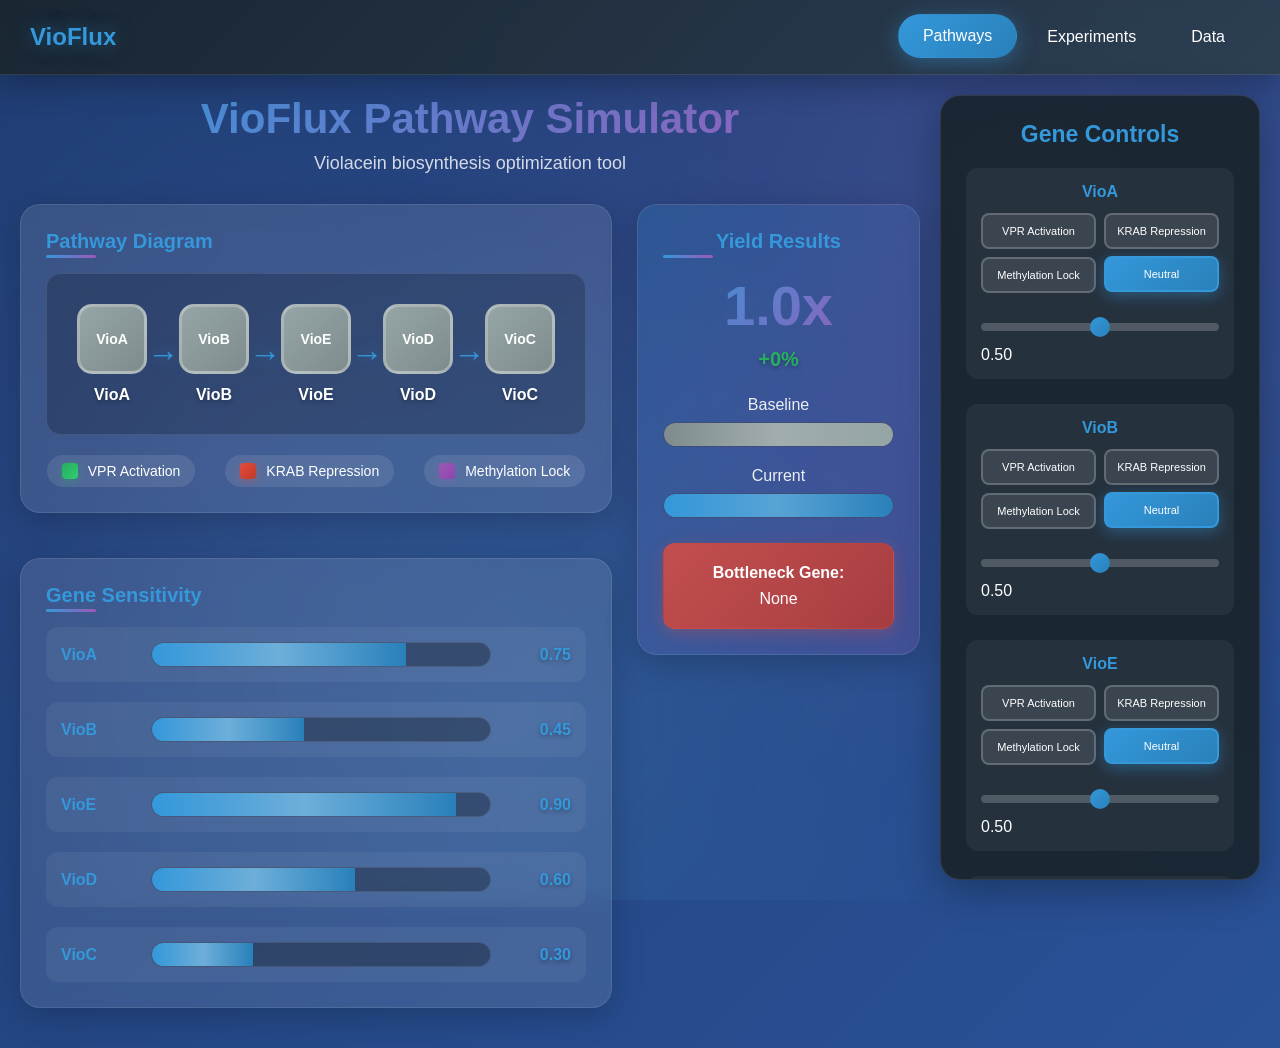
==== commit c8645193: "panel layout fix, typography update" ====
--- a/web-interface/index.html
+++ b/web-interface/index.html
@@ -5,11 +5,17 @@
     <meta name="viewport" content="width=device-width, initial-scale=1.0">
     <title>VioFlux - Violacein Pathway Simulator</title>
     <style>
-
+/* ========= Base / Globals ========= */
 * {
     margin: 0;
     padding: 0;
     box-sizing: border-box;
+}
+
+/* NEW: variables + space for the floating controls */
+:root { --controls-width: 320px; --controls-gap: 20px; --nav-height: 60px; }
+body.with-controls {
+    padding-right: calc(var(--controls-width) + var(--controls-gap));
 }
 
 body {
@@ -19,8 +25,8 @@
     min-height: 100vh;
     position: relative;
     overflow-x: hidden;
-}
-
+    padding-top: var(--nav-height);
+}
 
 body::before {
     content: '';
@@ -41,7 +47,7 @@
     100% { transform: translateX(10px) translateY(5px); }
 }
 
-
+/* ========= Navbar ========= */
 .navbar {
     background: linear-gradient(135deg, rgba(26, 37, 47, 0.95) 0%, rgba(44, 62, 80, 0.95) 100%);
     backdrop-filter: blur(10px);
@@ -50,8 +56,10 @@
     align-items: center;
     box-shadow: 0 8px 32px rgba(0, 0, 0, 0.3);
     border-bottom: 1px solid rgba(255, 255, 255, 0.1);
-    position: sticky;
+    position: fixed;
     top: 0;
+    left: 0;
+    right: 0;
     z-index: 100;
 }
 
@@ -93,9 +101,7 @@
     transition: left 0.5s;
 }
 
-.nav-link:hover::before {
-    left: 100%;
-}
+.nav-link:hover::before { left: 100%; }
 
 .nav-link:hover {
     background: rgba(255, 255, 255, 0.1);
@@ -111,38 +117,23 @@
     transform: translateY(-1px);
 }
 
-
+/* ========= Layout ========= */
 .container {
     max-width: 1200px;
     margin: 0 auto;
     padding: 20px;
 }
 
-/* Tab system */
-.tab-content {
-    display: none;
-    animation: fadeInUp 0.5s ease-out;
-}
-
-.tab-content.active {
-    display: block;
-}
+/* Tabs */
+.tab-content { display: none; animation: fadeInUp 0.5s ease-out; }
+.tab-content.active { display: block; }
 
 @keyframes fadeInUp {
-    from {
-        opacity: 0;
-        transform: translateY(20px);
-    }
-    to {
-        opacity: 1;
-        transform: translateY(0);
-    }
-}
-
-.header {
-    text-align: center;
-    margin-bottom: 30px;
-}
+    from { opacity: 0; transform: translateY(20px); }
+    to   { opacity: 1; transform: translateY(0); }
+}
+
+.header { text-align: center; margin-bottom: 30px; }
 
 .title {
     font-size: 42px;
@@ -179,48 +170,27 @@
     position: relative;
     overflow: hidden;
 }
-
 .card::before {
     content: '';
     position: absolute;
-    top: -50%;
-    left: -50%;
-    width: 200%;
-    height: 200%;
+    top: -50%; left: -50%;
+    width: 200%; height: 200%;
     background: linear-gradient(45deg, transparent, rgba(255, 255, 255, 0.05), transparent);
     transform: rotate(45deg);
-    transition: all 0.8s;
-    opacity: 0;
-}
-
-.card:hover::before {
-    opacity: 1;
-    transform: rotate(45deg) translateX(100%);
-}
-
+    transition: all 0.8s; opacity: 0;
+}
+.card:hover::before { opacity: 1; transform: rotate(45deg) translateX(100%); }
 .card:hover {
     transform: translateY(-8px);
     box-shadow: 0 20px 40px rgba(0, 0, 0, 0.3);
     border-color: rgba(255, 255, 255, 0.2);
 }
-
 .card h3 {
-    color: #3498db;
-    margin-bottom: 20px;
-    font-size: 20px;
-    font-weight: 600;
-    position: relative;
-}
-
+    color: #3498db; margin-bottom: 20px; font-size: 20px; font-weight: 600; position: relative;
+}
 .card h3::after {
-    content: '';
-    position: absolute;
-    bottom: -5px;
-    left: 0;
-    width: 50px;
-    height: 3px;
-    background: linear-gradient(90deg, #3498db, #9b59b6);
-    border-radius: 2px;
+    content: ''; position: absolute; bottom: -5px; left: 0; width: 50px; height: 3px;
+    background: linear-gradient(90deg, #3498db, #9b59b6); border-radius: 2px;
 }
 
 /* Main layout for pathways */
@@ -248,335 +218,124 @@
     border: 1px solid rgba(255, 255, 255, 0.1);
 }
 
-.gene-node {
-    display: flex;
-    flex-direction: column;
-    align-items: center;
-    gap: 12px;
-    cursor: pointer;
-    transition: all 0.3s ease;
-}
-
-.gene-node:hover {
-    transform: scale(1.05);
-}
+.gene-node { display: flex; flex-direction: column; align-items: center; gap: 12px; cursor: pointer; transition: all 0.3s ease; }
+.gene-node:hover { transform: scale(1.05); }
 
 .gene-circle {
-    width: 70px;
-    height: 70px;
-    border-radius: 15px;
-    display: flex;
-    align-items: center;
-    justify-content: center;
-    font-weight: bold;
-    cursor: pointer;
-    transition: all 0.3s cubic-bezier(0.4, 0, 0.2, 1);
-    border: 3px solid transparent;
-    position: relative;
-    overflow: hidden;
-    font-size: 14px;
-}
-
+    width: 70px; height: 70px; border-radius: 15px; display: flex; align-items: center; justify-content: center;
+    font-weight: bold; cursor: pointer; transition: all 0.3s cubic-bezier(0.4, 0, 0.2, 1);
+    border: 3px solid transparent; position: relative; overflow: hidden; font-size: 14px;
+}
 .gene-circle::before {
-    content: '';
-    position: absolute;
-    top: -50%;
-    left: -50%;
-    width: 200%;
-    height: 200%;
+    content: ''; position: absolute; top: -50%; left: -50%; width: 200%; height: 200%;
     background: linear-gradient(45deg, transparent, rgba(255, 255, 255, 0.2), transparent);
-    transition: transform 0.6s;
-    transform: translateX(-100%) rotate(45deg);
-}
-
-.gene-circle:hover::before {
-    transform: translateX(100%) rotate(45deg);
-}
-
-.gene-circle:hover {
-    transform: scale(1.1) rotate(5deg);
-    box-shadow: 0 10px 30px rgba(0, 0, 0, 0.3);
-}
-
-.gene-circle.neutral {
-    background: linear-gradient(135deg, #95a5a6, #7f8c8d);
-    border-color: rgba(255, 255, 255, 0.3);
-}
-
-.gene-circle.vpr-activation {
-    background: linear-gradient(135deg, #27ae60, #2ecc71);
-    border-color: #27ae60;
-    box-shadow: 0 0 20px rgba(39, 174, 96, 0.4);
-}
-
-.gene-circle.krab-repression {
-    background: linear-gradient(135deg, #e74c3c, #c0392b);
-    border-color: #e74c3c;
-    box-shadow: 0 0 20px rgba(231, 76, 60, 0.4);
-}
-
-.gene-circle.methylation-lock {
-    background: linear-gradient(135deg, #9b59b6, #8e44ad);
-    border-color: #9b59b6;
-    box-shadow: 0 0 20px rgba(155, 89, 182, 0.4);
-}
-
-.gene-label {
-    font-size: 16px;
-    font-weight: 600;
-    text-shadow: 0 2px 4px rgba(0, 0, 0, 0.3);
-}
+    transition: transform 0.6s; transform: translateX(-100%) rotate(45deg);
+}
+.gene-circle:hover::before { transform: translateX(100%) rotate(45deg); }
+.gene-circle:hover { transform: scale(1.1) rotate(5deg); box-shadow: 0 10px 30px rgba(0, 0, 0, 0.3); }
+
+.gene-circle.neutral { background: linear-gradient(135deg, #95a5a6, #7f8c8d); border-color: rgba(255, 255, 255, 0.3); }
+.gene-circle.vpr-activation { background: linear-gradient(135deg, #27ae60, #2ecc71); border-color: #27ae60; box-shadow: 0 0 20px rgba(39, 174, 96, 0.4); }
+.gene-circle.krab-repression { background: linear-gradient(135deg, #e74c3c, #c0392b); border-color: #e74c3c; box-shadow: 0 0 20px rgba(231, 76, 60, 0.4); }
+.gene-circle.methylation-lock { background: linear-gradient(135deg, #9b59b6, #8e44ad); border-color: #9b59b6; box-shadow: 0 0 20px rgba(155, 89, 182, 0.4); }
+
+.gene-label { font-size: 16px; font-weight: 600; text-shadow: 0 2px 4px rgba(0, 0, 0, 0.3); }
 
 .pathway-arrow {
-    font-size: 32px;
-    color: #3498db;
-    animation: arrowPulse 2s ease-in-out infinite;
-    text-shadow: 0 0 15px rgba(52, 152, 219, 0.6);
-    text-align: center;
-}
-
-@keyframes arrowPulse {
-    0%, 100% { transform: scale(1); opacity: 0.7; }
-    50% { transform: scale(1.1); opacity: 1; }
-}
+    font-size: 32px; color: #3498db; animation: arrowPulse 2s ease-in-out infinite;
+    text-shadow: 0 0 15px rgba(52, 152, 219, 0.6); text-align: center;
+}
+@keyframes arrowPulse { 0%, 100% { transform: scale(1); opacity: 0.7; } 50% { transform: scale(1.1); opacity: 1; } }
 
 /* Legend */
-.legend {
-    display: flex;
-    justify-content: center;
-    gap: 30px;
-    flex-wrap: wrap;
-}
-
+.legend { display: flex; justify-content: center; gap: 30px; flex-wrap: wrap; }
 .legend-item {
-    display: flex;
-    align-items: center;
-    gap: 10px;
-    font-size: 14px;
-    font-weight: 500;
-    padding: 8px 15px;
-    background: rgba(255, 255, 255, 0.1);
-    border-radius: 20px;
-    transition: all 0.3s ease;
-}
-
-.legend-item:hover {
-    background: rgba(255, 255, 255, 0.2);
-    transform: translateY(-2px);
-}
-
-.legend-dot {
-    width: 16px;
-    height: 16px;
-    border-radius: 4px;
-    box-shadow: 0 2px 8px rgba(0, 0, 0, 0.3);
-}
-
-.legend-dot.green { 
-    background: linear-gradient(135deg, #27ae60, #2ecc71);
-    box-shadow: 0 2px 8px rgba(39, 174, 96, 0.4);
-}
-.legend-dot.red { 
-    background: linear-gradient(135deg, #e74c3c, #c0392b);
-    box-shadow: 0 2px 8px rgba(231, 76, 60, 0.4);
-}
-.legend-dot.purple { 
-    background: linear-gradient(135deg, #9b59b6, #8e44ad);
-    box-shadow: 0 2px 8px rgba(155, 89, 182, 0.4);
-}
+    display: flex; align-items: center; gap: 10px; font-size: 14px; font-weight: 500; padding: 8px 15px;
+    background: rgba(255, 255, 255, 0.1); border-radius: 20px; transition: all 0.3s ease;
+}
+.legend-item:hover { background: rgba(255, 255, 255, 0.2); transform: translateY(-2px); }
+.legend-dot { width: 16px; height: 16px; border-radius: 4px; box-shadow: 0 2px 8px rgba(0, 0, 0, 0.3); }
+.legend-dot.green { background: linear-gradient(135deg, #27ae60, #2ecc71); box-shadow: 0 2px 8px rgba(39, 174, 96, 0.4); }
+.legend-dot.red { background: linear-gradient(135deg, #e74c3c, #c0392b); box-shadow: 0 2px 8px rgba(231, 76, 60, 0.4); }
+.legend-dot.purple { background: linear-gradient(135deg, #9b59b6, #8e44ad); box-shadow: 0 2px 8px rgba(155, 89, 182, 0.4); }
 
 /* Yield card */
-.yield-card {
-    text-align: center;
-    background: linear-gradient(135deg, rgba(52, 152, 219, 0.2), rgba(155, 89, 182, 0.2));
-}
-
+.yield-card { text-align: center; background: linear-gradient(135deg, rgba(52, 152, 219, 0.2), rgba(155, 89, 182, 0.2)); }
 .yield-number {
-    font-size: 56px;
-    font-weight: 700;
-    background: linear-gradient(135deg, #3498db, #9b59b6);
-    background-clip: text;
-    -webkit-background-clip: text;
-    -webkit-text-fill-color: transparent;
-    margin-bottom: 10px;
+    font-size: 56px; font-weight: 700; background: linear-gradient(135deg, #3498db, #9b59b6);
+    background-clip: text; -webkit-background-clip: text; -webkit-text-fill-color: transparent; margin-bottom: 10px;
     animation: yieldPulse 3s ease-in-out infinite;
 }
-
-@keyframes yieldPulse {
-    0%, 100% { transform: scale(1); }
-    50% { transform: scale(1.05); }
-}
-
-.yield-change {
-    font-size: 20px;
-    font-weight: 600;
-    margin-bottom: 25px;
-    text-shadow: 0 2px 4px rgba(0, 0, 0, 0.3);
-}
-
-.yield-bars {
-    margin: 25px 0;
-}
-
-.bar-section {
-    margin-bottom: 20px;
-}
-
-.bar-label {
-    font-size: 16px;
-    margin-bottom: 8px;
-    color: rgba(255, 255, 255, 0.9);
-    font-weight: 500;
-}
-
+@keyframes yieldPulse { 0%, 100% { transform: scale(1); } 50% { transform: scale(1.05); } }
+.yield-change { font-size: 20px; font-weight: 600; margin-bottom: 25px; text-shadow: 0 2px 4px rgba(0,0,0,0.3); }
+.yield-bars { margin: 25px 0; }
+.bar-section { margin-bottom: 20px; }
+.bar-label { font-size: 16px; margin-bottom: 8px; color: rgba(255,255,255,0.9); font-weight: 500; }
 .bar-container {
-    height: 25px;
-    background: rgba(0, 0, 0, 0.3);
-    border-radius: 15px;
-    overflow: hidden;
-    border: 1px solid rgba(255, 255, 255, 0.1);
-}
-
-.bar-fill {
-    height: 100%;
-    transition: all 0.8s cubic-bezier(0.4, 0, 0.2, 1);
-    position: relative;
-}
-
+    height: 25px; background: rgba(0, 0, 0, 0.3); border-radius: 15px; overflow: hidden; border: 1px solid rgba(255,255,255,0.1);
+}
+.bar-fill { height: 100%; transition: all 0.8s cubic-bezier(0.4,0,0.2,1); position: relative; }
 .bar-fill::after {
-    content: '';
-    position: absolute;
-    top: 0;
-    left: 0;
-    right: 0;
-    bottom: 0;
-    background: linear-gradient(90deg, transparent, rgba(255, 255, 255, 0.2), transparent);
-    animation: shimmer 2s infinite;
-}
-
-@keyframes shimmer {
-    0% { transform: translateX(-100%); }
-    100% { transform: translateX(100%); }
-}
-
-.bar-fill.baseline {
-    background: linear-gradient(90deg, #7f8c8d, #95a5a6);
-}
-
-.bar-fill.current {
-    background: linear-gradient(90deg, #3498db, #2980b9);
-}
+    content: ''; position: absolute; inset: 0;
+    background: linear-gradient(90deg, transparent, rgba(255,255,255,0.2), transparent); animation: shimmer 2s infinite;
+}
+@keyframes shimmer { 0% { transform: translateX(-100%);} 100% { transform: translateX(100%);} }
+.bar-fill.baseline { background: linear-gradient(90deg, #7f8c8d, #95a5a6); }
+.bar-fill.current { background: linear-gradient(90deg, #3498db, #2980b9); }
 
 .bottleneck-box {
     background: linear-gradient(135deg, rgba(231, 76, 60, 0.8), rgba(192, 57, 43, 0.8));
-    padding: 20px;
-    border-radius: 12px;
-    margin-top: 25px;
-    box-shadow: 0 4px 15px rgba(231, 76, 60, 0.3);
+    padding: 20px; border-radius: 12px; margin-top: 25px; box-shadow: 0 4px 15px rgba(231, 76, 60, 0.3);
     border: 1px solid rgba(231, 76, 60, 0.3);
 }
-
-.bottleneck-box h4 {
-    margin-bottom: 8px;
-    font-weight: 600;
-}
+.bottleneck-box h4 { margin-bottom: 8px; font-weight: 600; }
 
 /* Sensitivity bars */
-.sensitivity-list {
-    display: flex;
-    flex-direction: column;
-    gap: 20px;
-}
-
+.sensitivity-list { display: flex; flex-direction: column; gap: 20px; }
 .sensitivity-item {
-    display: flex;
-    align-items: center;
-    gap: 20px;
-    padding: 15px;
-    background: rgba(255, 255, 255, 0.05);
-    border-radius: 12px;
-    transition: all 0.3s ease;
-}
-
-.sensitivity-item:hover {
-    background: rgba(255, 255, 255, 0.1);
-    transform: translateX(5px);
-}
-
-.sensitivity-label {
-    min-width: 70px;
-    font-weight: 600;
-    color: #3498db;
-}
-
+    display: flex; align-items: center; gap: 20px; padding: 15px; background: rgba(255,255,255,0.05);
+    border-radius: 12px; transition: all 0.3s ease;
+}
+.sensitivity-item:hover { background: rgba(255,255,255,0.1); transform: translateX(5px); }
+.sensitivity-label { min-width: 70px; font-weight: 600; color: #3498db; }
 .sensitivity-bar {
-    flex: 1;
-    height: 25px;
-    background: rgba(0, 0, 0, 0.3);
-    border-radius: 15px;
-    overflow: hidden;
-    border: 1px solid rgba(255, 255, 255, 0.1);
-}
-
-.sensitivity-fill {
-    height: 100%;
-    background: linear-gradient(90deg, #3498db, #2980b9);
-    transition: all 0.8s cubic-bezier(0.4, 0, 0.2, 1);
-    position: relative;
-}
-
+    flex: 1; height: 25px; background: rgba(0,0,0,0.3); border-radius: 15px; overflow: hidden; border: 1px solid rgba(255,255,255,0.1);
+}
+.sensitivity-fill { height: 100%; background: linear-gradient(90deg, #3498db, #2980b9); transition: all 0.8s cubic-bezier(0.4,0,0.2,1); position: relative; }
 .sensitivity-fill::after {
-    content: '';
-    position: absolute;
-    top: 0;
-    left: 0;
-    right: 0;
-    bottom: 0;
-    background: linear-gradient(90deg, transparent, rgba(255, 255, 255, 0.3), transparent);
-    animation: shimmer 3s infinite;
-}
-
-.sensitivity-value {
-    min-width: 60px;
-    text-align: right;
-    font-weight: 600;
-    color: #3498db;
-    text-shadow: 0 2px 4px rgba(0, 0, 0, 0.3);
-}
-
-/* Controls panel */
+    content: ''; position: absolute; inset: 0;
+    background: linear-gradient(90deg, transparent, rgba(255,255,255,0.3), transparent); animation: shimmer 3s infinite;
+}
+.sensitivity-value { min-width: 60px; text-align: right; font-weight: 600; color: #3498db; text-shadow: 0 2px 4px rgba(0,0,0,0.3); }
+
+/* ========= Controls panel (FIXED) ========= */
 .controls-panel {
     position: fixed;
-    right: 20px;
-    top: 50%;
-    transform: translateY(-50%);
+    right: var(--controls-gap);
+    left: auto;
+    top: calc(var(--nav-height) + var(--controls-gap));
+    height: calc(100vh - var(--nav-height) - (var(--controls-gap) * 2));
+    width: var(--controls-width);
     background: rgba(26, 37, 47, 0.95);
     backdrop-filter: blur(15px);
     border-radius: 20px;
     padding: 25px;
-    width: 320px;
-    max-height: 80vh;
     overflow-y: auto;
     box-shadow: 0 10px 40px rgba(0, 0, 0, 0.3);
     border: 1px solid rgba(255, 255, 255, 0.1);
     animation: slideInRight 0.6s ease-out;
+    z-index: 200; /* above content, below any future modals */
 }
 
 @keyframes slideInRight {
-    from {
-        opacity: 0;
-        transform: translateY(-50%) translateX(100%);
-    }
-    to {
-        opacity: 1;
-        transform: translateY(-50%) translateX(0);
-    }
+    from { opacity: 0; transform: translateY(0) translateX(100%); }
+    to   { opacity: 1; transform: translateY(0) translateX(0); }
 }
 
 .controls-panel h3 {
     color: #3498db;
     margin-bottom: 20px;
-    font-size: 20px;
+    font-size: 23px;
     font-weight: 600;
     text-align: center;
 }
@@ -588,475 +347,162 @@
     border-radius: 12px;
     transition: all 0.3s ease;
 }
-
-.control-group:hover {
-    background: rgba(255, 255, 255, 0.08);
-}
+.control-group:hover { background: rgba(255, 255, 255, 0.08); }
 
 .control-label {
-    display: block;
-    margin-bottom: 12px;
-    font-weight: 600;
-    color: #3498db;
-    text-align: center;
+    display: block; margin-bottom: 12px; font-weight: 600; color: #3498db; text-align: center;
 }
 
 .control-buttons {
-    display: grid;
-    grid-template-columns: 1fr 1fr;
-    gap: 8px;
-    margin-bottom: 15px;
+    display: grid; grid-template-columns: 1fr 1fr; gap: 8px; margin-bottom: 15px;
 }
 
 .control-btn {
-    padding: 10px 8px;
-    border: 2px solid rgba(255, 255, 255, 0.2);
-    background: rgba(255, 255, 255, 0.1);
-    color: white;
-    border-radius: 8px;
-    cursor: pointer;
-    font-size: 11px;
-    font-weight: 500;
-    transition: all 0.3s cubic-bezier(0.4, 0, 0.2, 1);
-    position: relative;
-    overflow: hidden;
-}
-
+    padding: 10px 8px; border: 2px solid rgba(255, 255, 255, 0.2); background: rgba(255, 255, 255, 0.1);
+    color: white; border-radius: 8px; cursor: pointer; font-size: 11px; font-weight: 500;
+    transition: all 0.3s cubic-bezier(0.4, 0, 0.2, 1); position: relative; overflow: hidden;
+}
 .control-btn::before {
-    content: '';
-    position: absolute;
-    top: 0;
-    left: -100%;
-    width: 100%;
-    height: 100%;
+    content: ''; position: absolute; top: 0; left: -100%; width: 100%; height: 100%;
     background: linear-gradient(90deg, transparent, rgba(255, 255, 255, 0.1), transparent);
     transition: left 0.5s;
 }
-
-.control-btn:hover::before {
-    left: 100%;
-}
-
-.control-btn:hover {
-    background: rgba(255, 255, 255, 0.2);
-    transform: translateY(-2px);
-    box-shadow: 0 4px 15px rgba(0, 0, 0, 0.2);
-}
-
+.control-btn:hover::before { left: 100%; }
+.control-btn:hover { background: rgba(255,255,255,0.2); transform: translateY(-2px); box-shadow: 0 4px 15px rgba(0,0,0,0.2); }
 .control-btn.active {
-    background: linear-gradient(135deg, #3498db, #2980b9);
-    border-color: #3498db;
-    box-shadow: 0 4px 15px rgba(52, 152, 219, 0.4);
+    background: linear-gradient(135deg, #3498db, #2980b9); border-color: #3498db; box-shadow: 0 4px 15px rgba(52,152,219,0.4);
     transform: translateY(-1px);
 }
 
-.control-section {
-    margin-bottom: 25px;
-    padding: 15px;
-    background: rgba(255, 255, 255, 0.05);
-    border-radius: 12px;
-}
-
-.control-section label {
-    display: block;
-    margin-bottom: 12px;
-    font-weight: 600;
-    color: #3498db;
-}
+.control-section { margin-bottom: 25px; padding: 15px; background: rgba(255,255,255,0.05); border-radius: 12px; }
+.control-section label { display: block; margin-bottom: 12px; font-weight: 600; color: #3498db; }
 
 .slider {
-    width: 100%;
-    margin: 15px 0;
-    height: 8px;
-    border-radius: 4px;
-    background: rgba(255, 255, 255, 0.2);
-    outline: none;
-    -webkit-appearance: none;
-    appearance: none;
-}
-
+    width: 100%; margin: 15px 0; height: 8px; border-radius: 4px; background: rgba(255, 255, 255, 0.2);
+    outline: none; -webkit-appearance: none; appearance: none;
+}
 .slider::-webkit-slider-thumb {
-    -webkit-appearance: none;
-    appearance: none;
-    width: 20px;
-    height: 20px;
-    border-radius: 50%;
-    background: linear-gradient(135deg, #3498db, #2980b9);
-    cursor: pointer;
-    transition: all 0.3s ease;
-}
-
-.slider::-webkit-slider-thumb:hover {
-    transform: scale(1.2);
-}
-
+    -webkit-appearance: none; appearance: none; width: 20px; height: 20px; border-radius: 50%;
+    background: linear-gradient(135deg, #3498db, #2980b9); cursor: pointer; transition: all 0.3s ease;
+}
+.slider::-webkit-slider-thumb:hover { transform: scale(1.2); }
 .slider::-moz-range-thumb {
-    width: 20px;
-    height: 20px;
-    border-radius: 50%;
-    background: linear-gradient(135deg, #3498db, #2980b9);
-    cursor: pointer;
-    box-shadow: 0 2px 10px rgba(52, 152, 219, 0.4);
-    border: none;
-    transition: all 0.3s ease;
-}
-
-.slider::-moz-range-thumb:hover {
-    transform: scale(1.2);
-}
+    width: 20px; height: 20px; border-radius: 50%; background: linear-gradient(135deg, #3498db, #2980b9);
+    cursor: pointer; box-shadow: 0 2px 10px rgba(52,152,219,0.4); border: none; transition: all 0.3s ease;
+}
+.slider::-moz-range-thumb:hover { transform: scale(1.2); }
 
 .reset-button {
-    width: 100%;
-    padding: 15px;
-    background: linear-gradient(135deg, #e74c3c, #c0392b);
-    color: white;
-    border: none;
-    border-radius: 12px;
-    cursor: pointer;
-    font-weight: 600;
-    font-size: 16px;
+    width: 100%; padding: 15px; background: linear-gradient(135deg, #e74c3c, #c0392b);
+    color: white; border: none; border-radius: 12px; cursor: pointer; font-weight: 600; font-size: 16px;
     transition: all 0.3s cubic-bezier(0.4, 0, 0.2, 1);
 }
-
-.reset-button:hover {
-    background: linear-gradient(135deg, #c0392b, #a93226);
-    transform: translateY(-2px);
-}
-
-.reset-button:active {
-    transform: translateY(0);
-}
-
-/* Experiments page */
-.experiments-grid {
-    display: grid;
-    grid-template-columns: repeat(auto-fit, minmax(320px, 1fr));
-    gap: 25px;
-}
-
+.reset-button:hover { background: linear-gradient(135deg, #c0392b, #a93226); transform: translateY(-2px); }
+.reset-button:active { transform: translateY(0); }
+
+/* Experiments, Data, etc. (unchanged from your original) */
+.experiments-grid { display: grid; grid-template-columns: repeat(auto-fit, minmax(320px, 1fr)); gap: 25px; }
 .run-button {
-    padding: 12px 25px;
-    background: linear-gradient(135deg, #3498db, #2980b9);
-    color: white;
-    border: none;
-    border-radius: 25px;
-    cursor: pointer;
-    margin-bottom: 20px;
-    font-weight: 600;
-    font-size: 14px;
-    transition: all 0.3s cubic-bezier(0.4, 0, 0.2, 1);
+    padding: 12px 25px; background: linear-gradient(135deg, #3498db, #2980b9); color: white; border: none; border-radius: 25px;
+    cursor: pointer; margin-bottom: 20px; font-weight: 600; font-size: 14px; transition: all 0.3s cubic-bezier(0.4,0,0.2,1);
     box-shadow: 0 4px 15px rgba(52, 152, 219, 0.3);
 }
-
-.run-button:hover {
-    background: linear-gradient(135deg, #2980b9, #21618c);
-    transform: translateY(-2px);
-    box-shadow: 0 6px 20px rgba(52, 152, 219, 0.4);
-}
-
-.results-box {
-    max-height: 250px;
-    overflow-y: auto;
-    padding-right: 10px;
-}
-
-.results-box::-webkit-scrollbar {
-    width: 6px;
-}
-
-.results-box::-webkit-scrollbar-track {
-    background: rgba(255, 255, 255, 0.1);
-    border-radius: 3px;
-}
-
-.results-box::-webkit-scrollbar-thumb {
-    background: rgba(52, 152, 219, 0.6);
-    border-radius: 3px;
-}
-
-.config-list {
-    display: flex;
-    flex-direction: column;
-    gap: 12px;
-}
-
+.run-button:hover { background: linear-gradient(135deg, #2980b9, #21618c); transform: translateY(-2px); box-shadow: 0 6px 20px rgba(52,152,219,0.4); }
+.results-box { max-height: 250px; overflow-y: auto; padding-right: 10px; }
+.results-box::-webkit-scrollbar { width: 6px; }
+.results-box::-webkit-scrollbar-track { background: rgba(255,255,255,0.1); border-radius: 3px; }
+.results-box::-webkit-scrollbar-thumb { background: rgba(52,152,219,0.6); border-radius: 3px; }
+
+.config-list { display: flex; flex-direction: column; gap: 12px; }
 .config-item {
-    padding: 15px;
-    border-radius: 12px;
-    border-left: 4px solid;
-    transition: all 0.3s ease;
-    position: relative;
-    overflow: hidden;
-}
-
+    padding: 15px; border-radius: 12px; border-left: 4px solid; transition: all 0.3s ease; position: relative; overflow: hidden;
+}
 .config-item::before {
-    content: '';
-    position: absolute;
-    top: 0;
-    left: -100%;
-    width: 100%;
-    height: 100%;
-    background: linear-gradient(90deg, transparent, rgba(255, 255, 255, 0.1), transparent);
-    transition: left 0.6s;
-}
-
-.config-item:hover::before {
-    left: 100%;
-}
-
-.config-item:hover {
-    transform: translateX(5px);
-    box-shadow: 0 4px 15px rgba(0, 0, 0, 0.2);
-}
-
-.config-item.good {
-    background: rgba(39, 174, 96, 0.2);
-    border-left-color: #27ae60;
-    box-shadow: 0 2px 10px rgba(39, 174, 96, 0.1);
-}
-
-.config-item.ok {
-    background: rgba(52, 152, 219, 0.2);
-    border-left-color: #3498db;
-    box-shadow: 0 2px 10px rgba(52, 152, 219, 0.1);
-}
-
-.config-item.bad {
-    background: rgba(231, 76, 60, 0.2);
-    border-left-color: #e74c3c;
-    box-shadow: 0 2px 10px rgba(231, 76, 60, 0.1);
-}
-
-.param-effects {
-    display: flex;
-    flex-direction: column;
-    gap: 12px;
-}
-
-.param-effects div {
-    padding: 12px;
-    background: rgba(255, 255, 255, 0.1);
-    border-radius: 8px;
-    transition: all 0.3s ease;
-    border-left: 3px solid #3498db;
-}
-
-.param-effects div:hover {
-    background: rgba(255, 255, 255, 0.15);
-    transform: translateX(5px);
-}
-
-/* Data page */
-.data-section {
-    display: grid;
-    grid-template-columns: 2fr 1fr;
-    gap: 25px;
-}
-
-.data-table {
-    width: 100%;
-    border-collapse: collapse;
-    border-radius: 12px;
-    overflow: hidden;
-    box-shadow: 0 4px 15px rgba(0, 0, 0, 0.1);
-}
-
-.data-table th,
-.data-table td {
-    padding: 15px;
-    text-align: left;
-    border-bottom: 1px solid rgba(255, 255, 255, 0.1);
-    transition: all 0.3s ease;
-}
-
-.data-table th {
-    background: rgba(52, 152, 219, 0.2);
-    color: #3498db;
-    font-weight: 600;
-    text-transform: uppercase;
-    font-size: 14px;
-    letter-spacing: 1px;
-}
-
-.data-table tr:hover {
-    background: rgba(255, 255, 255, 0.05);
-}
-
-.settings-grid {
-    display: grid;
-    grid-template-columns: 1fr;
-    gap: 18px;
-}
-
+    content: ''; position: absolute; top: 0; left: -100%; width: 100%; height: 100%;
+    background: linear-gradient(90deg, transparent, rgba(255,255,255,0.1), transparent); transition: left 0.6s;
+}
+.config-item:hover::before { left: 100%; }
+.config-item:hover { transform: translateX(5px); box-shadow: 0 4px 15px rgba(0,0,0,0.2); }
+.config-item.good { background: rgba(39, 174, 96, 0.2); border-left-color: #27ae60; box-shadow: 0 2px 10px rgba(39,174,96,0.1); }
+.config-item.ok { background: rgba(52, 152, 219, 0.2); border-left-color: #3498db; box-shadow: 0 2px 10px rgba(52,152,219,0.1); }
+.config-item.bad { background: rgba(231, 76, 60, 0.2); border-left-color: #e74c3c; box-shadow: 0 2px 10px rgba(231,76,60,0.1); }
+
+.param-effects { display: flex; flex-direction: column; gap: 12px; }
+.param-effects div { padding: 12px; background: rgba(255,255,255,0.1); border-radius: 8px; transition: all 0.3s ease; border-left: 3px solid #3498db; }
+.param-effects div:hover { background: rgba(255,255,255,0.15); transform: translateX(5px); }
+
+.data-section { display: grid; grid-template-columns: 2fr 1fr; gap: 25px; }
+.data-table { width: 100%; border-collapse: collapse; border-radius: 12px; overflow: hidden; box-shadow: 0 4px 15px rgba(0,0,0,0.1); }
+.data-table th, .data-table td { padding: 15px; text-align: left; border-bottom: 1px solid rgba(255,255,255,0.1); transition: all 0.3s ease; }
+.data-table th { background: rgba(52,152,219,0.2); color: #3498db; font-weight: 600; text-transform: uppercase; font-size: 14px; letter-spacing: 1px; }
+.data-table tr:hover { background: rgba(255,255,255,0.05); }
+
+.settings-grid { display: grid; grid-template-columns: 1fr; gap: 18px; }
 .setting-item {
-    padding: 15px;
-    background: rgba(255, 255, 255, 0.1);
-    border-radius: 12px;
-    transition: all 0.3s ease;
-    border-left: 4px solid #3498db;
-}
-
-.setting-item:hover {
-    background: rgba(255, 255, 255, 0.15);
-    transform: translateX(5px);
-    box-shadow: 0 4px 15px rgba(52, 152, 219, 0.2);
-}
-
-/* Mobile responsiveness */
+    padding: 15px; background: rgba(255,255,255,0.1); border-radius: 12px; transition: all 0.3s ease; border-left: 4px solid #3498db;
+}
+.setting-item:hover { background: rgba(255,255,255,0.15); transform: translateX(5px); box-shadow: 0 4px 15px rgba(52,152,219,0.2); }
+
+/* ========= Responsive ========= */
 @media (max-width: 1000px) {
+    /* remove right padding when panel is inline */
+    body.with-controls { padding-right: 0; }
+
     .controls-panel {
         position: static;
         transform: none;
         margin-top: 20px;
         width: 100%;
+        height: auto;
         animation: none;
     }
-    
-    .main-content {
-        grid-template-columns: 1fr;
-    }
-    
-    .data-section {
-        grid-template-columns: 1fr;
-    }
-    
-    .nav-links {
-        gap: 2px;
-    }
-    
-    .nav-link {
-        padding: 8px 16px;
-        font-size: 14px;
-    }
+    .main-content { grid-template-columns: 1fr; }
+    .data-section { grid-template-columns: 1fr; }
+    .nav-links { gap: 2px; }
+    .nav-link { padding: 8px 16px; font-size: 14px; }
 }
 
 @media (max-width: 600px) {
-    .pathway-box {
-        flex-direction: column;
-        gap: 15px;
-        padding: 20px;
-        
-    }
-    
-    .pathway-arrow {
-        transform: rotate(90deg);
-        margin: 10px 0;
-    }
-    
-    .title {
-        font-size: 28px;
-    }
-    
-    .control-buttons {
-        grid-template-columns: 1fr;
-    }
-    
-    .gene-circle {
-        width: 60px;
-        height: 60px;
-        font-size: 12px;
-    }
-    
-    .yield-number {
-        font-size: 42px;
-    }
-    
-    .experiments-grid {
-        grid-template-columns: 1fr;
-    }
-    
-    .legend {
-        gap: 15px;
-    }
-    
-    .legend-item {
-        font-size: 12px;
-        padding: 6px 12px;
-    }
-}
-
-/* Custom scrollbar for webkit browsers */
-::-webkit-scrollbar {
-    width: 8px;
-}
-
-::-webkit-scrollbar-track {
-    background: rgba(255, 255, 255, 0.1);
-    border-radius: 4px;
-}
-
-::-webkit-scrollbar-thumb {
-    background: linear-gradient(135deg, #3498db, #2980b9);
-    border-radius: 4px;
-}
-
-::-webkit-scrollbar-thumb:hover {
-    background: linear-gradient(135deg, #2980b9, #21618c);
-}
-
-/* Loading animation for buttons */
-@keyframes spin {
-    0% { transform: rotate(0deg); }
-    100% { transform: rotate(360deg); }
-}
-
+    .pathway-box { flex-direction: column; gap: 15px; padding: 20px; }
+    .pathway-arrow { transform: rotate(90deg); margin: 10px 0; }
+    .title { font-size: 28px; }
+    .control-buttons { grid-template-columns: 1fr; }
+    .gene-circle { width: 60px; height: 60px; font-size: 12px; }
+    .yield-number { font-size: 42px; }
+    .experiments-grid { grid-template-columns: 1fr; }
+    .legend { gap: 15px; }
+    .legend-item { font-size: 12px; padding: 6px 12px; }
+}
+
+/* Scrollbars + polish */
+::-webkit-scrollbar { width: 8px; }
+::-webkit-scrollbar-track { background: rgba(255,255,255,0.1); border-radius: 4px; }
+::-webkit-scrollbar-thumb { background: linear-gradient(135deg, #3498db, #2980b9); border-radius: 4px; }
+::-webkit-scrollbar-thumb:hover { background: linear-gradient(135deg, #2980b9, #21618c); }
+
+@keyframes spin { 0% { transform: rotate(0deg);} 100% { transform: rotate(360deg);} }
 .loading::after {
-    content: '';
-    display: inline-block;
-    width: 16px;
-    height: 16px;
-    margin-left: 8px;
-    border: 2px solid transparent;
-    border-top: 2px solid currentColor;
-    border-radius: 50%;
-    animation: spin 1s linear infinite;
-}
-
-/* Pulse animation for active elements */
-.pulse {
-    animation: pulse 2s infinite;
-}
-
+    content: ''; display: inline-block; width: 16px; height: 16px; margin-left: 8px;
+    border: 2px solid transparent; border-top: 2px solid currentColor; border-radius: 50%; animation: spin 1s linear infinite;
+}
+.pulse { animation: pulse 2s infinite; }
 @keyframes pulse {
-    0% {
-        box-shadow: 0 0 0 0 rgba(52, 152, 219, 0.4);
-    }
-    70% {
-        box-shadow: 0 0 0 15px rgba(52, 152, 219, 0);
-    }
-    100% {
-        box-shadow: 0 0 0 0 rgba(52, 152, 219, 0);
-    }
-}
-
-/* Improved focus states for accessibility */
-button:focus,
-.nav-link:focus,
-.control-btn:focus,
-.slider:focus {
-    outline: 2px solid #3498db;
-    outline-offset: 2px;
-}
-
-/* Smooth transitions for all interactive elements */
-* {
-    transition: transform 0.2s ease, box-shadow 0.2s ease, opacity 0.2s ease;
-}
-
-/* Enhanced glass morphism effect */
+    0% { box-shadow: 0 0 0 0 rgba(52,152,219,0.4);}
+    70% { box-shadow: 0 0 0 15px rgba(52,152,219,0);}
+    100% { box-shadow: 0 0 0 0 rgba(52,152,219,0);}
+}
+
+button:focus, .nav-link:focus, .control-btn:focus, .slider:focus { outline: 2px solid #3498db; outline-offset: 2px; }
+* { transition: transform 0.2s ease, box-shadow 0.2s ease, opacity 0.2s ease; }
 .glass {
-    background: rgba(255, 255, 255, 0.1);
-    backdrop-filter: blur(20px);
-    border: 1px solid rgba(255, 255, 255, 0.2);
-    box-shadow: 0 8px 32px rgba(0, 0, 0, 0.1);
+    background: rgba(255,255,255,0.1); backdrop-filter: blur(20px); border: 1px solid rgba(255,255,255,0.2);
+    box-shadow: 0 8px 32px rgba(0,0,0,0.1);
 }
     </style>
 </head>
 <body>
     <nav class="navbar">
-        <div class="logo">
-            VioFlux
-        </div>
+        <div class="logo">VioFlux</div>
         <div class="nav-links">
             <div class="nav-link active" data-tab="pathways">Pathways</div>
             <div class="nav-link" data-tab="experiments">Experiments</div>
@@ -1081,25 +527,20 @@
                         </div>
                         <div class="legend">
                             <div class="legend-item">
-                                <div class="legend-dot green"></div>
-                                VPR Activation
+                                <div class="legend-dot green"></div> VPR Activation
                             </div>
                             <div class="legend-item">
-                                <div class="legend-dot red"></div>
-                                KRAB Repression
+                                <div class="legend-dot red"></div> KRAB Repression
                             </div>
                             <div class="legend-item">
-                                <div class="legend-dot purple"></div>
-                                Methylation Lock
+                                <div class="legend-dot purple"></div> Methylation Lock
                             </div>
                         </div>
                     </div>
 
                     <div class="card">
                         <h3>Gene Sensitivity</h3>
-                        <div class="sensitivity-list" id="sensitivityBars">
-                            <!-- Populated by JS -->
-                        </div>
+                        <div class="sensitivity-list" id="sensitivityBars"></div>
                     </div>
                 </div>
 
@@ -1108,7 +549,7 @@
                         <h3>Yield Results</h3>
                         <div class="yield-number" id="yieldValue">1.0x</div>
                         <div class="yield-change" id="yieldChange">+0%</div>
-                        
+
                         <div class="yield-bars">
                             <div class="bar-section">
                                 <div class="bar-label">Baseline</div>
@@ -1123,7 +564,7 @@
                                 </div>
                             </div>
                         </div>
-                        
+
                         <div class="bottleneck-box" id="bottleneckInfo">
                             <h4>Bottleneck Gene:</h4>
                             <p id="bottleneckGene">None</p>
@@ -1143,7 +584,7 @@
             <div class="experiments-grid">
                 <div class="card">
                     <h3>Quick Grid Search</h3>
-                    <p style= "margin-bottom: 20px;">Test all combinations of OFF/MED/ON for each gene</p>
+                    <p style="margin-bottom: 20px;">Test all combinations of OFF/MED/ON for each gene</p>
                     <button onclick="runGridSearch()" class="run-button">Run Grid Search</button>
                     <div id="gridResults" class="results-box"></div>
                 </div>
@@ -1151,21 +592,15 @@
                 <div class="card">
                     <h3>Best Configurations</h3>
                     <div class="config-list">
-                        <div class="config-item good">
-                            <strong>Config A:</strong> VioE + VioA activation → 2.3x yield
-                        </div>
-                        <div class="config-item ok">
-                            <strong>Config B:</strong> Balanced expression → 1.8x yield
-                        </div>
-                        <div class="config-item bad">
-                            <strong>Config C:</strong> VioE repressed → 0.4x yield
-                        </div>
+                        <div class="config-item good"><strong>Config A:</strong> VioE + VioA activation → 2.3x yield</div>
+                        <div class="config-item ok"><strong>Config B:</strong> Balanced expression → 1.8x yield</div>
+                        <div class="config-item bad"><strong>Config C:</strong> VioE repressed → 0.4x yield</div>
                     </div>
                 </div>
 
                 <div class="card">
                     <h3>Parameter Effects</h3>
-                    <p style = "margin-bottom: 20px;">How different settings affect the final yield</p>
+                    <p style="margin-bottom: 20px;">How different settings affect the final yield</p>
                     <div class="param-effects">
                         <div>Supply Cap: Higher = better (up to 2.5)</div>
                         <div>Burden: Lower = better performance</div>
@@ -1192,9 +627,7 @@
                             <th>Baseline</th>
                             <th>Burden</th>
                         </tr>
-                        <tbody id="pathwayDataTable">
-                            <!-- Populated by JS -->
-                        </tbody>
+                        <tbody id="pathwayDataTable"></tbody>
                     </table>
                 </div>
 
@@ -1222,16 +655,14 @@
     <!-- Controls Panel -->
     <div class="controls-panel">
         <h3>Gene Controls</h3>
-        <div id="geneControls">
-            <!-- Populated by JS -->
-        </div>
-        
+        <div id="geneControls"></div>
+
         <div class="control-section">
             <label>Supply Cap</label>
             <input type="range" class="slider" id="supplyCap" min="0.5" max="3.0" step="0.1" value="2.0">
             <span id="supplyCapValue">2.0</span>
         </div>
-        
+
         <div class="control-section">
             <label>Burden Sensitivity</label>
             <input type="range" class="slider" id="burdenSensitivity" min="0.0" max="0.15" step="0.01" value="0.05">
@@ -1242,7 +673,7 @@
     </div>
 
     <script>
-// Data from the project files
+/* ====== Data ====== */
 var pathwayData = [
     { gene: 'VioA', step_order: 1, baseline_k: 1.0, burden_w: 1.0 },
     { gene: 'VioB', step_order: 2, baseline_k: 1.0, burden_w: 1.0 },
@@ -1258,10 +689,8 @@
     'Neutral': { type: 'neutral', className: 'neutral', effect: 1.0 }
 };
 
-// Current state of all genes
 var geneStates = {};
 
-// Starting simulation values
 var simulationData = {
     yield: 1.0,
     bottleneck: 'None',
@@ -1274,135 +703,85 @@
     ]
 };
 
-// Initialize gene states to neutral
+/* ====== Helpers ====== */
 function initializeGenes() {
     for (var i = 0; i < pathwayData.length; i++) {
         var gene = pathwayData[i];
-        geneStates[gene.gene] = {
-            module: 'Neutral',
-            level: 0.5
-        };
-    }
-}
-
-// Set up tab switching
+        geneStates[gene.gene] = { module: 'Neutral', level: 0.5 };
+    }
+}
+
 function setupTabs() {
     var navLinks = document.querySelectorAll('.nav-link');
     var tabContents = document.querySelectorAll('.tab-content');
-
     for (var i = 0; i < navLinks.length; i++) {
         navLinks[i].addEventListener('click', function(e) {
             var targetTab = e.target.getAttribute('data-tab');
-            
-            // Remove active from all
-            for (var j = 0; j < navLinks.length; j++) {
-                navLinks[j].classList.remove('active');
-            }
-            for (var k = 0; k < tabContents.length; k++) {
-                tabContents[k].classList.remove('active');
-            }
-            
-            // Add active to current
+            for (var j = 0; j < navLinks.length; j++) navLinks[j].classList.remove('active');
+            for (var k = 0; k < tabContents.length; k++) tabContents[k].classList.remove('active');
             e.target.classList.add('active');
             document.getElementById(targetTab).classList.add('active');
         });
     }
 }
 
-// Create the pathway diagram
 function buildPathwayDiagram() {
     var container = document.getElementById('pathwayContainer');
     container.innerHTML = '';
-
     for (var i = 0; i < pathwayData.length; i++) {
         var gene = pathwayData[i];
-        
-        // Create gene node
         var geneNode = document.createElement('div');
         geneNode.className = 'gene-node';
-        
         var geneCircle = document.createElement('div');
         geneCircle.className = 'gene-circle neutral';
         geneCircle.textContent = gene.gene;
-        geneCircle.onclick = function() {
-            cycleGeneModule(this.textContent);
-        };
-        
+        geneCircle.onclick = function() { cycleGeneModule(this.textContent); };
         var geneLabel = document.createElement('div');
-        geneLabel.className = 'gene-label';
-        geneLabel.textContent = gene.gene;
-        
-        geneNode.appendChild(geneCircle);
-        geneNode.appendChild(geneLabel);
+        geneLabel.className = 'gene-label'; geneLabel.textContent = gene.gene;
+        geneNode.appendChild(geneCircle); geneNode.appendChild(geneLabel);
         container.appendChild(geneNode);
-        
-        // Add arrow except after last gene
         if (i < pathwayData.length - 1) {
             var arrow = document.createElement('div');
-            arrow.className = 'pathway-arrow';
-            arrow.textContent = '→';
+            arrow.className = 'pathway-arrow'; arrow.textContent = '→';
             container.appendChild(arrow);
         }
     }
 }
 
-// Create gene controls
 function buildGeneControls() {
     var container = document.getElementById('geneControls');
-    
+    container.innerHTML = '';
     for (var i = 0; i < pathwayData.length; i++) {
         var gene = pathwayData[i];
-        
         var controlGroup = document.createElement('div');
         controlGroup.className = 'control-group';
-        
         var label = document.createElement('label');
-        label.className = 'control-label';
-        label.textContent = gene.gene;
-        
+        label.className = 'control-label'; label.textContent = gene.gene;
+
         var buttonContainer = document.createElement('div');
         buttonContainer.className = 'control-buttons';
-        
+
         var moduleNames = Object.keys(moduleTypes);
         for (var j = 0; j < moduleNames.length; j++) {
             var moduleName = moduleNames[j];
             var button = document.createElement('button');
             button.className = 'control-btn';
             button.textContent = moduleName.replace('_', ' ');
-            
-            // Create closure to capture current values
-            (function(geneName, moduleType) {
-                button.onclick = function() {
-                    setGeneModule(geneName, moduleType);
-                };
-            })(gene.gene, moduleName);
-            
-            if (moduleName === 'Neutral') {
-                button.classList.add('active');
-            }
-            
+            (function(geneName, moduleType, btn) {
+                btn.onclick = function() { setGeneModule(geneName, moduleType); };
+            })(gene.gene, moduleName, button);
+            if (moduleName === 'Neutral') button.classList.add('active');
             buttonContainer.appendChild(button);
         }
-        
+
         var slider = document.createElement('input');
-        slider.type = 'range';
-        slider.className = 'slider';
-        slider.min = '0';
-        slider.max = '1';
-        slider.step = '0.05';
-        slider.value = '0.5';
-        
-        // Create closure for slider
-        (function(geneName) {
-            slider.oninput = function() {
-                setGeneLevel(geneName, parseFloat(this.value));
-            };
-        })(gene.gene);
-        
+        slider.type = 'range'; slider.className = 'slider';
+        slider.min = '0'; slider.max = '1'; slider.step = '0.05'; slider.value = '0.5';
+        (function(geneName, s) { s.oninput = function() { setGeneLevel(geneName, parseFloat(this.value)); }; })(gene.gene, slider);
+
         var sliderValue = document.createElement('span');
-        sliderValue.textContent = '0.50';
-        sliderValue.id = gene.gene + 'Level';
-        
+        sliderValue.textContent = '0.50'; sliderValue.id = gene.gene + 'Level';
+
         controlGroup.appendChild(label);
         controlGroup.appendChild(buttonContainer);
         controlGroup.appendChild(slider);
@@ -1411,80 +790,47 @@
     }
 }
 
-// Create sensitivity bars
 function buildSensitivityBars() {
     var container = document.getElementById('sensitivityBars');
-    
+    container.innerHTML = '';
     for (var i = 0; i < simulationData.sensitivities.length; i++) {
         var item = simulationData.sensitivities[i];
-        
         var sensitivityItem = document.createElement('div');
         sensitivityItem.className = 'sensitivity-item';
-        
         var label = document.createElement('div');
-        label.className = 'sensitivity-label';
-        label.textContent = item.gene;
-        
-        var barContainer = document.createElement('div');
-        barContainer.className = 'sensitivity-bar';
-        
-        var barFill = document.createElement('div');
-        barFill.className = 'sensitivity-fill';
-        barFill.style.width = (item.value * 100) + '%';
-        
-        var value = document.createElement('div');
-        value.className = 'sensitivity-value';
-        value.textContent = item.value.toFixed(2);
-        
+        label.className = 'sensitivity-label'; label.textContent = item.gene;
+        var barContainer = document.createElement('div'); barContainer.className = 'sensitivity-bar';
+        var barFill = document.createElement('div'); barFill.className = 'sensitivity-fill'; barFill.style.width = (item.value * 100) + '%';
+        var value = document.createElement('div'); value.className = 'sensitivity-value'; value.textContent = item.value.toFixed(2);
         barContainer.appendChild(barFill);
-        sensitivityItem.appendChild(label);
-        sensitivityItem.appendChild(barContainer);
-        sensitivityItem.appendChild(value);
+        sensitivityItem.appendChild(label); sensitivityItem.appendChild(barContainer); sensitivityItem.appendChild(value);
         container.appendChild(sensitivityItem);
     }
 }
 
-// Fill data table
 function buildDataTable() {
     var tableBody = document.getElementById('pathwayDataTable');
-    
+    tableBody.innerHTML = '';
     for (var i = 0; i < pathwayData.length; i++) {
         var gene = pathwayData[i];
         var row = document.createElement('tr');
-        
-        var geneCell = document.createElement('td');
-        geneCell.textContent = gene.gene;
-        geneCell.style.fontWeight = 'bold';
-        geneCell.style.color = '#3498db';
-        
-        var orderCell = document.createElement('td');
-        orderCell.textContent = gene.step_order;
-        
-        var baselineCell = document.createElement('td');
-        baselineCell.textContent = gene.baseline_k.toFixed(1);
-        
-        var burdenCell = document.createElement('td');
-        burdenCell.textContent = gene.burden_w.toFixed(1);
-        
-        row.appendChild(geneCell);
-        row.appendChild(orderCell);
-        row.appendChild(baselineCell);
-        row.appendChild(burdenCell);
+        var geneCell = document.createElement('td'); geneCell.textContent = gene.gene; geneCell.style.fontWeight = 'bold'; geneCell.style.color = '#3498db';
+        var orderCell = document.createElement('td'); orderCell.textContent = gene.step_order;
+        var baselineCell = document.createElement('td'); baselineCell.textContent = gene.baseline_k.toFixed(1);
+        var burdenCell = document.createElement('td'); burdenCell.textContent = gene.burden_w.toFixed(1);
+        row.appendChild(geneCell); row.appendChild(orderCell); row.appendChild(baselineCell); row.appendChild(burdenCell);
         tableBody.appendChild(row);
     }
 }
 
-// Cycle through modules when clicking gene
 function cycleGeneModule(geneName) {
     var currentModule = geneStates[geneName].module;
     var moduleNames = Object.keys(moduleTypes);
     var currentIndex = moduleNames.indexOf(currentModule);
     var nextModule = moduleNames[(currentIndex + 1) % moduleNames.length];
-    
     setGeneModule(geneName, nextModule);
 }
 
-// Set gene to specific module
 function setGeneModule(geneName, moduleType) {
     geneStates[geneName].module = moduleType;
     updateGeneVisual(geneName);
@@ -1492,20 +838,15 @@
     runSimulation();
 }
 
-// Set gene level
 function setGeneLevel(geneName, level) {
     geneStates[geneName].level = level;
     var levelDisplay = document.getElementById(geneName + 'Level');
-    if (levelDisplay) {
-        levelDisplay.textContent = level.toFixed(2);
-    }
+    if (levelDisplay) levelDisplay.textContent = level.toFixed(2);
     runSimulation();
 }
 
-// Update gene circle appearance
 function updateGeneVisual(geneName) {
     var geneCircles = document.querySelectorAll('.gene-circle');
-    
     for (var i = 0; i < geneCircles.length; i++) {
         var circle = geneCircles[i];
         if (circle.textContent === geneName) {
@@ -1516,21 +857,16 @@
     }
 }
 
-// Update control buttons
 function updateControlButtons(geneName, activeModule) {
     var controlGroups = document.querySelectorAll('.control-group');
-    
     for (var i = 0; i < controlGroups.length; i++) {
         var group = controlGroups[i];
         var label = group.querySelector('.control-label');
-        
         if (label && label.textContent === geneName) {
             var buttons = group.querySelectorAll('.control-btn');
-            
             for (var j = 0; j < buttons.length; j++) {
                 var button = buttons[j];
                 button.classList.remove('active');
-                
                 if (button.textContent.replace(' ', '_') === activeModule) {
                     button.classList.add('active');
                 }
@@ -1539,18 +875,17 @@
     }
 }
 
-// Main simulation function
+/* ====== Simulation ====== */
 function runSimulation() {
     var yieldMultiplier = 1.0;
     var bottleneck = 'None';
     var activeGenes = 0;
-    
-    // Calculate yield based on gene states
+
     for (var i = 0; i < pathwayData.length; i++) {
         var gene = pathwayData[i];
         var state = geneStates[gene.gene];
         var module = moduleTypes[state.module];
-        
+
         if (module.type === 'activator') {
             yieldMultiplier += (state.level * 1.0);
             activeGenes++;
@@ -1563,76 +898,64 @@
             }
         }
     }
-    
-    // VioE gating rule - if VioE is heavily repressed, big penalty
+
     var vioEState = geneStates['VioE'];
     var vioEModule = moduleTypes[vioEState.module];
     if (vioEModule.type === 'repressor' && vioEState.level > 0.8) {
         yieldMultiplier = 0.05;
         bottleneck = 'VioE';
     }
-    
-    // VioC shunt - if VioC is repressed, some penalty
+
     var vioCState = geneStates['VioC'];
     var vioCModule = moduleTypes[vioCState.module];
     if (vioCModule.type === 'repressor' && vioCState.level > 0.6) {
         yieldMultiplier *= 0.7;
     }
-    
-    // Keep yield in reasonable range
+
     yieldMultiplier = Math.max(0.05, Math.min(5.0, yieldMultiplier));
-    
-    // Update displays
+
     updateYieldDisplay(yieldMultiplier);
     updateBottleneckDisplay(bottleneck);
     updateSensitivityDisplay();
     updateDataDisplay(activeGenes, yieldMultiplier);
 }
 
-// Update yield display
 function updateYieldDisplay(multiplier) {
     var yieldValue = document.getElementById('yieldValue');
     var yieldChange = document.getElementById('yieldChange');
     var currentYieldBar = document.getElementById('currentYieldBar');
-    
-    if (yieldValue) {
-        yieldValue.textContent = multiplier.toFixed(1) + 'x';
-    }
-    
+
+    if (yieldValue) yieldValue.textContent = multiplier.toFixed(1) + 'x';
+
     if (yieldChange) {
         var percentage = Math.round((multiplier - 1) * 100);
         var sign = percentage >= 0 ? '+' : '';
         yieldChange.textContent = sign + percentage + '%';
         yieldChange.style.color = percentage >= 0 ? '#27ae60' : '#e74c3c';
     }
-    
+
     if (currentYieldBar) {
         var barWidth = Math.max(5, multiplier * 100);
         currentYieldBar.style.width = barWidth + '%';
     }
 }
 
-// Update bottleneck display
 function updateBottleneckDisplay(bottleneck) {
     var bottleneckGene = document.getElementById('bottleneckGene');
-    if (bottleneckGene) {
-        bottleneckGene.textContent = bottleneck;
-    }
-}
-
-// Update sensitivity bars
+    if (bottleneckGene) bottleneckGene.textContent = bottleneck;
+}
+
 function updateSensitivityDisplay() {
     var sensitivityBars = document.querySelectorAll('.sensitivity-fill');
     var sensitivityValues = document.querySelectorAll('.sensitivity-value');
-    
+
     for (var i = 0; i < pathwayData.length; i++) {
         var gene = pathwayData[i];
         var originalSensitivity = simulationData.sensitivities[i].value;
         var state = geneStates[gene.gene];
         var moduleType = moduleTypes[state.module].type;
-        
+
         var adjustedSensitivity = originalSensitivity;
-        
         if (moduleType === 'activator') {
             adjustedSensitivity *= (1 + state.level * 0.5);
         } else if (moduleType === 'repressor') {
@@ -1640,89 +963,60 @@
         } else if (moduleType === 'binary') {
             adjustedSensitivity *= (state.level >= 0.5 ? 1.3 : 0.7);
         }
-        
+
         adjustedSensitivity = Math.max(0, Math.min(1, adjustedSensitivity));
-        
-        if (sensitivityBars[i]) {
-            sensitivityBars[i].style.width = (adjustedSensitivity * 100) + '%';
-        }
-        if (sensitivityValues[i]) {
-            sensitivityValues[i].textContent = adjustedSensitivity.toFixed(2);
-        }
-    }
-}
-
-// Update data tab info
+
+        if (sensitivityBars[i]) sensitivityBars[i].style.width = (adjustedSensitivity * 100) + '%';
+        if (sensitivityValues[i]) sensitivityValues[i].textContent = adjustedSensitivity.toFixed(2);
+    }
+}
+
 function updateDataDisplay(activeGenes, currentYield) {
     var activeGeneCount = document.getElementById('activeGeneCount');
     var currentSupplyCap = document.getElementById('currentSupplyCap');
     var currentBurdenSensitivity = document.getElementById('currentBurdenSensitivity');
     var currentYieldDisplay = document.getElementById('currentYield');
-    
-    if (activeGeneCount) {
-        activeGeneCount.textContent = activeGenes + '/5';
-    }
-    
+
+    if (activeGeneCount) activeGeneCount.textContent = activeGenes + '/5';
+
     if (currentSupplyCap) {
         var supplySlider = document.getElementById('supplyCap');
         currentSupplyCap.textContent = supplySlider ? supplySlider.value : '2.0';
     }
-    
     if (currentBurdenSensitivity) {
         var burdenSlider = document.getElementById('burdenSensitivity');
         currentBurdenSensitivity.textContent = burdenSlider ? burdenSlider.value : '0.05';
     }
-    
-    if (currentYieldDisplay) {
-        currentYieldDisplay.textContent = currentYield.toFixed(1) + 'x';
-    }
-}
-
-// Reset all genes to neutral
+    if (currentYieldDisplay) currentYieldDisplay.textContent = currentYield.toFixed(1) + 'x';
+}
+
 function resetAll() {
     for (var i = 0; i < pathwayData.length; i++) {
         var gene = pathwayData[i];
-        geneStates[gene.gene] = {
-            module: 'Neutral',
-            level: 0.5
-        };
-    }
-    
-    // Reset all sliders
+        geneStates[gene.gene] = { module: 'Neutral', level: 0.5 };
+    }
     var sliders = document.querySelectorAll('.slider');
     for (var i = 0; i < sliders.length; i++) {
         var slider = sliders[i];
-        if (slider.id !== 'supplyCap' && slider.id !== 'burdenSensitivity') {
-            slider.value = 0.5;
-        }
-    }
-    
-    // Reset level displays
+        if (slider.id !== 'supplyCap' && slider.id !== 'burdenSensitivity') slider.value = 0.5;
+    }
     for (var i = 0; i < pathwayData.length; i++) {
         var gene = pathwayData[i];
         var levelDisplay = document.getElementById(gene.gene + 'Level');
-        if (levelDisplay) {
-            levelDisplay.textContent = '0.50';
-        }
-    }
-    
-    // Reset visuals
+        if (levelDisplay) levelDisplay.textContent = '0.50';
+    }
     for (var i = 0; i < pathwayData.length; i++) {
         var gene = pathwayData[i];
         updateGeneVisual(gene.gene);
         updateControlButtons(gene.gene, 'Neutral');
     }
-    
     runSimulation();
 }
 
-// Grid search function
 function runGridSearch() {
     var gridResults = document.getElementById('gridResults');
     if (!gridResults) return;
-    
     gridResults.innerHTML = '<p style="color: #3498db;">Running grid search...</p>';
-    
     setTimeout(function() {
         var results = [
             { config: 'VioA+VioE High', yield: 2.8, bottleneck: 'VioB' },
@@ -1731,7 +1025,6 @@
             { config: 'All Medium', yield: 1.4, bottleneck: 'VioD' },
             { config: 'VioC Repressed', yield: 0.3, bottleneck: 'VioC' }
         ];
-        
         var html = '<div style="max-height: 200px; overflow-y: auto;">';
         for (var i = 0; i < results.length; i++) {
             var result = results[i];
@@ -1746,30 +1039,28 @@
     }, 1000);
 }
 
-// Setup global parameter sliders
 function setupGlobalControls() {
     var supplySlider = document.getElementById('supplyCap');
     var supplyValue = document.getElementById('supplyCapValue');
-    
     if (supplySlider && supplyValue) {
-        supplySlider.oninput = function() {
-            supplyValue.textContent = this.value;
-            runSimulation();
-        };
-    }
-    
+        supplySlider.oninput = function() { supplyValue.textContent = this.value; runSimulation(); };
+    }
     var burdenSlider = document.getElementById('burdenSensitivity');
     var burdenValue = document.getElementById('burdenSensitivityValue');
-    
     if (burdenSlider && burdenValue) {
-        burdenSlider.oninput = function() {
-            burdenValue.textContent = this.value;
-            runSimulation();
-        };
-    }
-}
-
-// Initialize everything when page loads
+        burdenSlider.oninput = function() { burdenValue.textContent = this.value; runSimulation(); };
+    }
+}
+
+/* NEW: compute actual navbar height so the panel anchors correctly */
+function setControlsOffset() {
+    const nav = document.querySelector('.navbar');
+    const h = nav ? nav.offsetHeight : 60;
+    document.documentElement.style.setProperty('--nav-height', h + 'px');
+}
+window.addEventListener('resize', setControlsOffset);
+
+/* ====== Init ====== */
 document.addEventListener('DOMContentLoaded', function() {
     initializeGenes();
     setupTabs();
@@ -1778,8 +1069,12 @@
     buildSensitivityBars();
     buildDataTable();
     setupGlobalControls();
+
+    document.body.classList.add('with-controls'); // reserve right-side space for the floating panel
+    setControlsOffset();                           // measure navbar and set CSS var
+
     runSimulation();
 });
     </script>
 </body>
-</html>+</html>
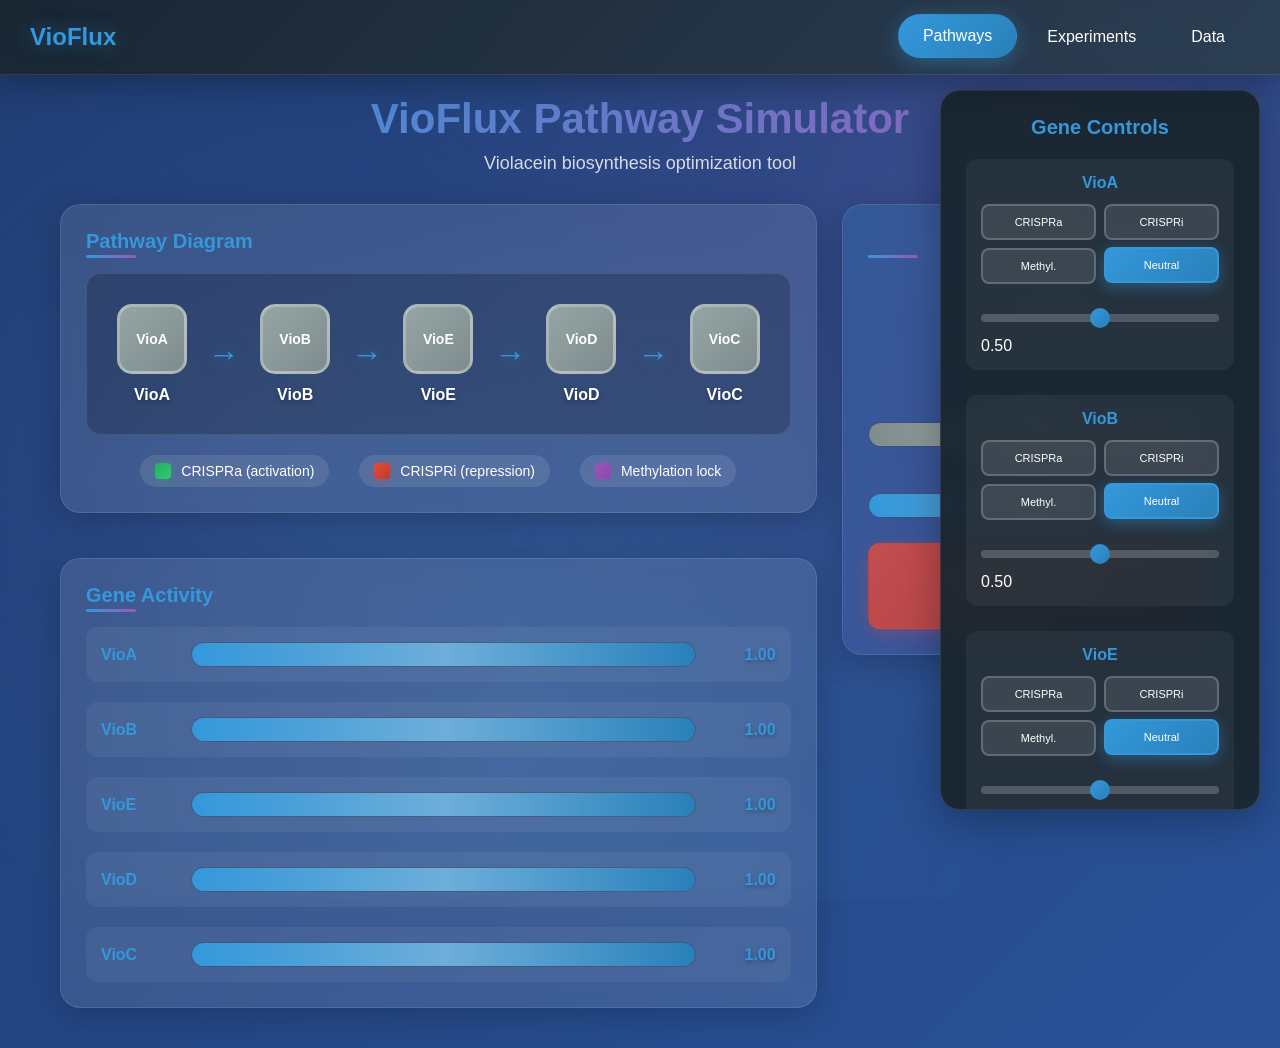
==== commit 13c60f89: "Fix softmin normalization and epigenetic mappings; port exact model to web" ====
--- a/web-interface/index.html
+++ b/web-interface/index.html
@@ -5,17 +5,11 @@
     <meta name="viewport" content="width=device-width, initial-scale=1.0">
     <title>VioFlux - Violacein Pathway Simulator</title>
     <style>
-/* ========= Base / Globals ========= */
+
 * {
     margin: 0;
     padding: 0;
     box-sizing: border-box;
-}
-
-/* NEW: variables + space for the floating controls */
-:root { --controls-width: 320px; --controls-gap: 20px; --nav-height: 60px; }
-body.with-controls {
-    padding-right: calc(var(--controls-width) + var(--controls-gap));
 }
 
 body {
@@ -25,8 +19,8 @@
     min-height: 100vh;
     position: relative;
     overflow-x: hidden;
-    padding-top: var(--nav-height);
-}
+}
+
 
 body::before {
     content: '';
@@ -47,7 +41,7 @@
     100% { transform: translateX(10px) translateY(5px); }
 }
 
-/* ========= Navbar ========= */
+
 .navbar {
     background: linear-gradient(135deg, rgba(26, 37, 47, 0.95) 0%, rgba(44, 62, 80, 0.95) 100%);
     backdrop-filter: blur(10px);
@@ -56,10 +50,8 @@
     align-items: center;
     box-shadow: 0 8px 32px rgba(0, 0, 0, 0.3);
     border-bottom: 1px solid rgba(255, 255, 255, 0.1);
-    position: fixed;
+    position: sticky;
     top: 0;
-    left: 0;
-    right: 0;
     z-index: 100;
 }
 
@@ -101,7 +93,9 @@
     transition: left 0.5s;
 }
 
-.nav-link:hover::before { left: 100%; }
+.nav-link:hover::before {
+    left: 100%;
+}
 
 .nav-link:hover {
     background: rgba(255, 255, 255, 0.1);
@@ -117,23 +111,38 @@
     transform: translateY(-1px);
 }
 
-/* ========= Layout ========= */
+
 .container {
     max-width: 1200px;
     margin: 0 auto;
     padding: 20px;
 }
 
-/* Tabs */
-.tab-content { display: none; animation: fadeInUp 0.5s ease-out; }
-.tab-content.active { display: block; }
+/* Tab system */
+.tab-content {
+    display: none;
+    animation: fadeInUp 0.5s ease-out;
+}
+
+.tab-content.active {
+    display: block;
+}
 
 @keyframes fadeInUp {
-    from { opacity: 0; transform: translateY(20px); }
-    to   { opacity: 1; transform: translateY(0); }
-}
-
-.header { text-align: center; margin-bottom: 30px; }
+    from {
+        opacity: 0;
+        transform: translateY(20px);
+    }
+    to {
+        opacity: 1;
+        transform: translateY(0);
+    }
+}
+
+.header {
+    text-align: center;
+    margin-bottom: 30px;
+}
 
 .title {
     font-size: 42px;
@@ -170,27 +179,48 @@
     position: relative;
     overflow: hidden;
 }
+
 .card::before {
     content: '';
     position: absolute;
-    top: -50%; left: -50%;
-    width: 200%; height: 200%;
+    top: -50%;
+    left: -50%;
+    width: 200%;
+    height: 200%;
     background: linear-gradient(45deg, transparent, rgba(255, 255, 255, 0.05), transparent);
     transform: rotate(45deg);
-    transition: all 0.8s; opacity: 0;
-}
-.card:hover::before { opacity: 1; transform: rotate(45deg) translateX(100%); }
+    transition: all 0.8s;
+    opacity: 0;
+}
+
+.card:hover::before {
+    opacity: 1;
+    transform: rotate(45deg) translateX(100%);
+}
+
 .card:hover {
     transform: translateY(-8px);
     box-shadow: 0 20px 40px rgba(0, 0, 0, 0.3);
     border-color: rgba(255, 255, 255, 0.2);
 }
+
 .card h3 {
-    color: #3498db; margin-bottom: 20px; font-size: 20px; font-weight: 600; position: relative;
-}
+    color: #3498db;
+    margin-bottom: 20px;
+    font-size: 20px;
+    font-weight: 600;
+    position: relative;
+}
+
 .card h3::after {
-    content: ''; position: absolute; bottom: -5px; left: 0; width: 50px; height: 3px;
-    background: linear-gradient(90deg, #3498db, #9b59b6); border-radius: 2px;
+    content: '';
+    position: absolute;
+    bottom: -5px;
+    left: 0;
+    width: 50px;
+    height: 3px;
+    background: linear-gradient(90deg, #3498db, #9b59b6);
+    border-radius: 2px;
 }
 
 /* Main layout for pathways */
@@ -218,124 +248,335 @@
     border: 1px solid rgba(255, 255, 255, 0.1);
 }
 
-.gene-node { display: flex; flex-direction: column; align-items: center; gap: 12px; cursor: pointer; transition: all 0.3s ease; }
-.gene-node:hover { transform: scale(1.05); }
+.gene-node {
+    display: flex;
+    flex-direction: column;
+    align-items: center;
+    gap: 12px;
+    cursor: pointer;
+    transition: all 0.3s ease;
+}
+
+.gene-node:hover {
+    transform: scale(1.05);
+}
 
 .gene-circle {
-    width: 70px; height: 70px; border-radius: 15px; display: flex; align-items: center; justify-content: center;
-    font-weight: bold; cursor: pointer; transition: all 0.3s cubic-bezier(0.4, 0, 0.2, 1);
-    border: 3px solid transparent; position: relative; overflow: hidden; font-size: 14px;
-}
+    width: 70px;
+    height: 70px;
+    border-radius: 15px;
+    display: flex;
+    align-items: center;
+    justify-content: center;
+    font-weight: bold;
+    cursor: pointer;
+    transition: all 0.3s cubic-bezier(0.4, 0, 0.2, 1);
+    border: 3px solid transparent;
+    position: relative;
+    overflow: hidden;
+    font-size: 14px;
+}
+
 .gene-circle::before {
-    content: ''; position: absolute; top: -50%; left: -50%; width: 200%; height: 200%;
+    content: '';
+    position: absolute;
+    top: -50%;
+    left: -50%;
+    width: 200%;
+    height: 200%;
     background: linear-gradient(45deg, transparent, rgba(255, 255, 255, 0.2), transparent);
-    transition: transform 0.6s; transform: translateX(-100%) rotate(45deg);
-}
-.gene-circle:hover::before { transform: translateX(100%) rotate(45deg); }
-.gene-circle:hover { transform: scale(1.1) rotate(5deg); box-shadow: 0 10px 30px rgba(0, 0, 0, 0.3); }
-
-.gene-circle.neutral { background: linear-gradient(135deg, #95a5a6, #7f8c8d); border-color: rgba(255, 255, 255, 0.3); }
-.gene-circle.vpr-activation { background: linear-gradient(135deg, #27ae60, #2ecc71); border-color: #27ae60; box-shadow: 0 0 20px rgba(39, 174, 96, 0.4); }
-.gene-circle.krab-repression { background: linear-gradient(135deg, #e74c3c, #c0392b); border-color: #e74c3c; box-shadow: 0 0 20px rgba(231, 76, 60, 0.4); }
-.gene-circle.methylation-lock { background: linear-gradient(135deg, #9b59b6, #8e44ad); border-color: #9b59b6; box-shadow: 0 0 20px rgba(155, 89, 182, 0.4); }
-
-.gene-label { font-size: 16px; font-weight: 600; text-shadow: 0 2px 4px rgba(0, 0, 0, 0.3); }
+    transition: transform 0.6s;
+    transform: translateX(-100%) rotate(45deg);
+}
+
+.gene-circle:hover::before {
+    transform: translateX(100%) rotate(45deg);
+}
+
+.gene-circle:hover {
+    transform: scale(1.1) rotate(5deg);
+    box-shadow: 0 10px 30px rgba(0, 0, 0, 0.3);
+}
+
+.gene-circle.neutral {
+    background: linear-gradient(135deg, #95a5a6, #7f8c8d);
+    border-color: rgba(255, 255, 255, 0.3);
+}
+
+.gene-circle.vpr-activation {
+    background: linear-gradient(135deg, #27ae60, #2ecc71);
+    border-color: #27ae60;
+    box-shadow: 0 0 20px rgba(39, 174, 96, 0.4);
+}
+
+.gene-circle.krab-repression {
+    background: linear-gradient(135deg, #e74c3c, #c0392b);
+    border-color: #e74c3c;
+    box-shadow: 0 0 20px rgba(231, 76, 60, 0.4);
+}
+
+.gene-circle.methylation-lock {
+    background: linear-gradient(135deg, #9b59b6, #8e44ad);
+    border-color: #9b59b6;
+    box-shadow: 0 0 20px rgba(155, 89, 182, 0.4);
+}
+
+.gene-label {
+    font-size: 16px;
+    font-weight: 600;
+    text-shadow: 0 2px 4px rgba(0, 0, 0, 0.3);
+}
 
 .pathway-arrow {
-    font-size: 32px; color: #3498db; animation: arrowPulse 2s ease-in-out infinite;
-    text-shadow: 0 0 15px rgba(52, 152, 219, 0.6); text-align: center;
-}
-@keyframes arrowPulse { 0%, 100% { transform: scale(1); opacity: 0.7; } 50% { transform: scale(1.1); opacity: 1; } }
+    font-size: 32px;
+    color: #3498db;
+    animation: arrowPulse 2s ease-in-out infinite;
+    text-shadow: 0 0 15px rgba(52, 152, 219, 0.6);
+    text-align: center;
+}
+
+@keyframes arrowPulse {
+    0%, 100% { transform: scale(1); opacity: 0.7; }
+    50% { transform: scale(1.1); opacity: 1; }
+}
 
 /* Legend */
-.legend { display: flex; justify-content: center; gap: 30px; flex-wrap: wrap; }
+.legend {
+    display: flex;
+    justify-content: center;
+    gap: 30px;
+    flex-wrap: wrap;
+}
+
 .legend-item {
-    display: flex; align-items: center; gap: 10px; font-size: 14px; font-weight: 500; padding: 8px 15px;
-    background: rgba(255, 255, 255, 0.1); border-radius: 20px; transition: all 0.3s ease;
-}
-.legend-item:hover { background: rgba(255, 255, 255, 0.2); transform: translateY(-2px); }
-.legend-dot { width: 16px; height: 16px; border-radius: 4px; box-shadow: 0 2px 8px rgba(0, 0, 0, 0.3); }
-.legend-dot.green { background: linear-gradient(135deg, #27ae60, #2ecc71); box-shadow: 0 2px 8px rgba(39, 174, 96, 0.4); }
-.legend-dot.red { background: linear-gradient(135deg, #e74c3c, #c0392b); box-shadow: 0 2px 8px rgba(231, 76, 60, 0.4); }
-.legend-dot.purple { background: linear-gradient(135deg, #9b59b6, #8e44ad); box-shadow: 0 2px 8px rgba(155, 89, 182, 0.4); }
+    display: flex;
+    align-items: center;
+    gap: 10px;
+    font-size: 14px;
+    font-weight: 500;
+    padding: 8px 15px;
+    background: rgba(255, 255, 255, 0.1);
+    border-radius: 20px;
+    transition: all 0.3s ease;
+}
+
+.legend-item:hover {
+    background: rgba(255, 255, 255, 0.2);
+    transform: translateY(-2px);
+}
+
+.legend-dot {
+    width: 16px;
+    height: 16px;
+    border-radius: 4px;
+    box-shadow: 0 2px 8px rgba(0, 0, 0, 0.3);
+}
+
+.legend-dot.green { 
+    background: linear-gradient(135deg, #27ae60, #2ecc71);
+    box-shadow: 0 2px 8px rgba(39, 174, 96, 0.4);
+}
+.legend-dot.red { 
+    background: linear-gradient(135deg, #e74c3c, #c0392b);
+    box-shadow: 0 2px 8px rgba(231, 76, 60, 0.4);
+}
+.legend-dot.purple { 
+    background: linear-gradient(135deg, #9b59b6, #8e44ad);
+    box-shadow: 0 2px 8px rgba(155, 89, 182, 0.4);
+}
 
 /* Yield card */
-.yield-card { text-align: center; background: linear-gradient(135deg, rgba(52, 152, 219, 0.2), rgba(155, 89, 182, 0.2)); }
+.yield-card {
+    text-align: center;
+    background: linear-gradient(135deg, rgba(52, 152, 219, 0.2), rgba(155, 89, 182, 0.2));
+}
+
 .yield-number {
-    font-size: 56px; font-weight: 700; background: linear-gradient(135deg, #3498db, #9b59b6);
-    background-clip: text; -webkit-background-clip: text; -webkit-text-fill-color: transparent; margin-bottom: 10px;
+    font-size: 56px;
+    font-weight: 700;
+    background: linear-gradient(135deg, #3498db, #9b59b6);
+    background-clip: text;
+    -webkit-background-clip: text;
+    -webkit-text-fill-color: transparent;
+    margin-bottom: 10px;
     animation: yieldPulse 3s ease-in-out infinite;
 }
-@keyframes yieldPulse { 0%, 100% { transform: scale(1); } 50% { transform: scale(1.05); } }
-.yield-change { font-size: 20px; font-weight: 600; margin-bottom: 25px; text-shadow: 0 2px 4px rgba(0,0,0,0.3); }
-.yield-bars { margin: 25px 0; }
-.bar-section { margin-bottom: 20px; }
-.bar-label { font-size: 16px; margin-bottom: 8px; color: rgba(255,255,255,0.9); font-weight: 500; }
+
+@keyframes yieldPulse {
+    0%, 100% { transform: scale(1); }
+    50% { transform: scale(1.05); }
+}
+
+.yield-change {
+    font-size: 20px;
+    font-weight: 600;
+    margin-bottom: 25px;
+    text-shadow: 0 2px 4px rgba(0, 0, 0, 0.3);
+}
+
+.yield-bars {
+    margin: 25px 0;
+}
+
+.bar-section {
+    margin-bottom: 20px;
+}
+
+.bar-label {
+    font-size: 16px;
+    margin-bottom: 8px;
+    color: rgba(255, 255, 255, 0.9);
+    font-weight: 500;
+}
+
 .bar-container {
-    height: 25px; background: rgba(0, 0, 0, 0.3); border-radius: 15px; overflow: hidden; border: 1px solid rgba(255,255,255,0.1);
-}
-.bar-fill { height: 100%; transition: all 0.8s cubic-bezier(0.4,0,0.2,1); position: relative; }
+    height: 25px;
+    background: rgba(0, 0, 0, 0.3);
+    border-radius: 15px;
+    overflow: hidden;
+    border: 1px solid rgba(255, 255, 255, 0.1);
+}
+
+.bar-fill {
+    height: 100%;
+    transition: all 0.8s cubic-bezier(0.4, 0, 0.2, 1);
+    position: relative;
+}
+
 .bar-fill::after {
-    content: ''; position: absolute; inset: 0;
-    background: linear-gradient(90deg, transparent, rgba(255,255,255,0.2), transparent); animation: shimmer 2s infinite;
-}
-@keyframes shimmer { 0% { transform: translateX(-100%);} 100% { transform: translateX(100%);} }
-.bar-fill.baseline { background: linear-gradient(90deg, #7f8c8d, #95a5a6); }
-.bar-fill.current { background: linear-gradient(90deg, #3498db, #2980b9); }
+    content: '';
+    position: absolute;
+    top: 0;
+    left: 0;
+    right: 0;
+    bottom: 0;
+    background: linear-gradient(90deg, transparent, rgba(255, 255, 255, 0.2), transparent);
+    animation: shimmer 2s infinite;
+}
+
+@keyframes shimmer {
+    0% { transform: translateX(-100%); }
+    100% { transform: translateX(100%); }
+}
+
+.bar-fill.baseline {
+    background: linear-gradient(90deg, #7f8c8d, #95a5a6);
+}
+
+.bar-fill.current {
+    background: linear-gradient(90deg, #3498db, #2980b9);
+}
 
 .bottleneck-box {
     background: linear-gradient(135deg, rgba(231, 76, 60, 0.8), rgba(192, 57, 43, 0.8));
-    padding: 20px; border-radius: 12px; margin-top: 25px; box-shadow: 0 4px 15px rgba(231, 76, 60, 0.3);
+    padding: 20px;
+    border-radius: 12px;
+    margin-top: 25px;
+    box-shadow: 0 4px 15px rgba(231, 76, 60, 0.3);
     border: 1px solid rgba(231, 76, 60, 0.3);
 }
-.bottleneck-box h4 { margin-bottom: 8px; font-weight: 600; }
+
+.bottleneck-box h4 {
+    margin-bottom: 8px;
+    font-weight: 600;
+}
 
 /* Sensitivity bars */
-.sensitivity-list { display: flex; flex-direction: column; gap: 20px; }
+.sensitivity-list {
+    display: flex;
+    flex-direction: column;
+    gap: 20px;
+}
+
 .sensitivity-item {
-    display: flex; align-items: center; gap: 20px; padding: 15px; background: rgba(255,255,255,0.05);
-    border-radius: 12px; transition: all 0.3s ease;
-}
-.sensitivity-item:hover { background: rgba(255,255,255,0.1); transform: translateX(5px); }
-.sensitivity-label { min-width: 70px; font-weight: 600; color: #3498db; }
+    display: flex;
+    align-items: center;
+    gap: 20px;
+    padding: 15px;
+    background: rgba(255, 255, 255, 0.05);
+    border-radius: 12px;
+    transition: all 0.3s ease;
+}
+
+.sensitivity-item:hover {
+    background: rgba(255, 255, 255, 0.1);
+    transform: translateX(5px);
+}
+
+.sensitivity-label {
+    min-width: 70px;
+    font-weight: 600;
+    color: #3498db;
+}
+
 .sensitivity-bar {
-    flex: 1; height: 25px; background: rgba(0,0,0,0.3); border-radius: 15px; overflow: hidden; border: 1px solid rgba(255,255,255,0.1);
-}
-.sensitivity-fill { height: 100%; background: linear-gradient(90deg, #3498db, #2980b9); transition: all 0.8s cubic-bezier(0.4,0,0.2,1); position: relative; }
+    flex: 1;
+    height: 25px;
+    background: rgba(0, 0, 0, 0.3);
+    border-radius: 15px;
+    overflow: hidden;
+    border: 1px solid rgba(255, 255, 255, 0.1);
+}
+
+.sensitivity-fill {
+    height: 100%;
+    background: linear-gradient(90deg, #3498db, #2980b9);
+    transition: all 0.8s cubic-bezier(0.4, 0, 0.2, 1);
+    position: relative;
+}
+
 .sensitivity-fill::after {
-    content: ''; position: absolute; inset: 0;
-    background: linear-gradient(90deg, transparent, rgba(255,255,255,0.3), transparent); animation: shimmer 3s infinite;
-}
-.sensitivity-value { min-width: 60px; text-align: right; font-weight: 600; color: #3498db; text-shadow: 0 2px 4px rgba(0,0,0,0.3); }
-
-/* ========= Controls panel (FIXED) ========= */
+    content: '';
+    position: absolute;
+    top: 0;
+    left: 0;
+    right: 0;
+    bottom: 0;
+    background: linear-gradient(90deg, transparent, rgba(255, 255, 255, 0.3), transparent);
+    animation: shimmer 3s infinite;
+}
+
+.sensitivity-value {
+    min-width: 60px;
+    text-align: right;
+    font-weight: 600;
+    color: #3498db;
+    text-shadow: 0 2px 4px rgba(0, 0, 0, 0.3);
+}
+
+/* Controls panel */
 .controls-panel {
     position: fixed;
-    right: var(--controls-gap);
-    left: auto;
-    top: calc(var(--nav-height) + var(--controls-gap));
-    height: calc(100vh - var(--nav-height) - (var(--controls-gap) * 2));
-    width: var(--controls-width);
+    right: 20px;
+    top: 50%;
+    transform: translateY(-50%);
     background: rgba(26, 37, 47, 0.95);
     backdrop-filter: blur(15px);
     border-radius: 20px;
     padding: 25px;
+    width: 320px;
+    max-height: 80vh;
     overflow-y: auto;
     box-shadow: 0 10px 40px rgba(0, 0, 0, 0.3);
     border: 1px solid rgba(255, 255, 255, 0.1);
     animation: slideInRight 0.6s ease-out;
-    z-index: 200; /* above content, below any future modals */
 }
 
 @keyframes slideInRight {
-    from { opacity: 0; transform: translateY(0) translateX(100%); }
-    to   { opacity: 1; transform: translateY(0) translateX(0); }
+    from {
+        opacity: 0;
+        transform: translateY(-50%) translateX(100%);
+    }
+    to {
+        opacity: 1;
+        transform: translateY(-50%) translateX(0);
+    }
 }
 
 .controls-panel h3 {
     color: #3498db;
     margin-bottom: 20px;
-    font-size: 23px;
+    font-size: 20px;
     font-weight: 600;
     text-align: center;
 }
@@ -347,162 +588,475 @@
     border-radius: 12px;
     transition: all 0.3s ease;
 }
-.control-group:hover { background: rgba(255, 255, 255, 0.08); }
+
+.control-group:hover {
+    background: rgba(255, 255, 255, 0.08);
+}
 
 .control-label {
-    display: block; margin-bottom: 12px; font-weight: 600; color: #3498db; text-align: center;
+    display: block;
+    margin-bottom: 12px;
+    font-weight: 600;
+    color: #3498db;
+    text-align: center;
 }
 
 .control-buttons {
-    display: grid; grid-template-columns: 1fr 1fr; gap: 8px; margin-bottom: 15px;
+    display: grid;
+    grid-template-columns: 1fr 1fr;
+    gap: 8px;
+    margin-bottom: 15px;
 }
 
 .control-btn {
-    padding: 10px 8px; border: 2px solid rgba(255, 255, 255, 0.2); background: rgba(255, 255, 255, 0.1);
-    color: white; border-radius: 8px; cursor: pointer; font-size: 11px; font-weight: 500;
-    transition: all 0.3s cubic-bezier(0.4, 0, 0.2, 1); position: relative; overflow: hidden;
-}
+    padding: 10px 8px;
+    border: 2px solid rgba(255, 255, 255, 0.2);
+    background: rgba(255, 255, 255, 0.1);
+    color: white;
+    border-radius: 8px;
+    cursor: pointer;
+    font-size: 11px;
+    font-weight: 500;
+    transition: all 0.3s cubic-bezier(0.4, 0, 0.2, 1);
+    position: relative;
+    overflow: hidden;
+}
+
 .control-btn::before {
-    content: ''; position: absolute; top: 0; left: -100%; width: 100%; height: 100%;
+    content: '';
+    position: absolute;
+    top: 0;
+    left: -100%;
+    width: 100%;
+    height: 100%;
     background: linear-gradient(90deg, transparent, rgba(255, 255, 255, 0.1), transparent);
     transition: left 0.5s;
 }
-.control-btn:hover::before { left: 100%; }
-.control-btn:hover { background: rgba(255,255,255,0.2); transform: translateY(-2px); box-shadow: 0 4px 15px rgba(0,0,0,0.2); }
+
+.control-btn:hover::before {
+    left: 100%;
+}
+
+.control-btn:hover {
+    background: rgba(255, 255, 255, 0.2);
+    transform: translateY(-2px);
+    box-shadow: 0 4px 15px rgba(0, 0, 0, 0.2);
+}
+
 .control-btn.active {
-    background: linear-gradient(135deg, #3498db, #2980b9); border-color: #3498db; box-shadow: 0 4px 15px rgba(52,152,219,0.4);
+    background: linear-gradient(135deg, #3498db, #2980b9);
+    border-color: #3498db;
+    box-shadow: 0 4px 15px rgba(52, 152, 219, 0.4);
     transform: translateY(-1px);
 }
 
-.control-section { margin-bottom: 25px; padding: 15px; background: rgba(255,255,255,0.05); border-radius: 12px; }
-.control-section label { display: block; margin-bottom: 12px; font-weight: 600; color: #3498db; }
+.control-section {
+    margin-bottom: 25px;
+    padding: 15px;
+    background: rgba(255, 255, 255, 0.05);
+    border-radius: 12px;
+}
+
+.control-section label {
+    display: block;
+    margin-bottom: 12px;
+    font-weight: 600;
+    color: #3498db;
+}
 
 .slider {
-    width: 100%; margin: 15px 0; height: 8px; border-radius: 4px; background: rgba(255, 255, 255, 0.2);
-    outline: none; -webkit-appearance: none; appearance: none;
-}
+    width: 100%;
+    margin: 15px 0;
+    height: 8px;
+    border-radius: 4px;
+    background: rgba(255, 255, 255, 0.2);
+    outline: none;
+    -webkit-appearance: none;
+    appearance: none;
+}
+
 .slider::-webkit-slider-thumb {
-    -webkit-appearance: none; appearance: none; width: 20px; height: 20px; border-radius: 50%;
-    background: linear-gradient(135deg, #3498db, #2980b9); cursor: pointer; transition: all 0.3s ease;
-}
-.slider::-webkit-slider-thumb:hover { transform: scale(1.2); }
+    -webkit-appearance: none;
+    appearance: none;
+    width: 20px;
+    height: 20px;
+    border-radius: 50%;
+    background: linear-gradient(135deg, #3498db, #2980b9);
+    cursor: pointer;
+    transition: all 0.3s ease;
+}
+
+.slider::-webkit-slider-thumb:hover {
+    transform: scale(1.2);
+}
+
 .slider::-moz-range-thumb {
-    width: 20px; height: 20px; border-radius: 50%; background: linear-gradient(135deg, #3498db, #2980b9);
-    cursor: pointer; box-shadow: 0 2px 10px rgba(52,152,219,0.4); border: none; transition: all 0.3s ease;
-}
-.slider::-moz-range-thumb:hover { transform: scale(1.2); }
+    width: 20px;
+    height: 20px;
+    border-radius: 50%;
+    background: linear-gradient(135deg, #3498db, #2980b9);
+    cursor: pointer;
+    box-shadow: 0 2px 10px rgba(52, 152, 219, 0.4);
+    border: none;
+    transition: all 0.3s ease;
+}
+
+.slider::-moz-range-thumb:hover {
+    transform: scale(1.2);
+}
 
 .reset-button {
-    width: 100%; padding: 15px; background: linear-gradient(135deg, #e74c3c, #c0392b);
-    color: white; border: none; border-radius: 12px; cursor: pointer; font-weight: 600; font-size: 16px;
+    width: 100%;
+    padding: 15px;
+    background: linear-gradient(135deg, #e74c3c, #c0392b);
+    color: white;
+    border: none;
+    border-radius: 12px;
+    cursor: pointer;
+    font-weight: 600;
+    font-size: 16px;
     transition: all 0.3s cubic-bezier(0.4, 0, 0.2, 1);
 }
-.reset-button:hover { background: linear-gradient(135deg, #c0392b, #a93226); transform: translateY(-2px); }
-.reset-button:active { transform: translateY(0); }
-
-/* Experiments, Data, etc. (unchanged from your original) */
-.experiments-grid { display: grid; grid-template-columns: repeat(auto-fit, minmax(320px, 1fr)); gap: 25px; }
+
+.reset-button:hover {
+    background: linear-gradient(135deg, #c0392b, #a93226);
+    transform: translateY(-2px);
+}
+
+.reset-button:active {
+    transform: translateY(0);
+}
+
+/* Experiments page */
+.experiments-grid {
+    display: grid;
+    grid-template-columns: repeat(auto-fit, minmax(320px, 1fr));
+    gap: 25px;
+}
+
 .run-button {
-    padding: 12px 25px; background: linear-gradient(135deg, #3498db, #2980b9); color: white; border: none; border-radius: 25px;
-    cursor: pointer; margin-bottom: 20px; font-weight: 600; font-size: 14px; transition: all 0.3s cubic-bezier(0.4,0,0.2,1);
+    padding: 12px 25px;
+    background: linear-gradient(135deg, #3498db, #2980b9);
+    color: white;
+    border: none;
+    border-radius: 25px;
+    cursor: pointer;
+    margin-bottom: 20px;
+    font-weight: 600;
+    font-size: 14px;
+    transition: all 0.3s cubic-bezier(0.4, 0, 0.2, 1);
     box-shadow: 0 4px 15px rgba(52, 152, 219, 0.3);
 }
-.run-button:hover { background: linear-gradient(135deg, #2980b9, #21618c); transform: translateY(-2px); box-shadow: 0 6px 20px rgba(52,152,219,0.4); }
-.results-box { max-height: 250px; overflow-y: auto; padding-right: 10px; }
-.results-box::-webkit-scrollbar { width: 6px; }
-.results-box::-webkit-scrollbar-track { background: rgba(255,255,255,0.1); border-radius: 3px; }
-.results-box::-webkit-scrollbar-thumb { background: rgba(52,152,219,0.6); border-radius: 3px; }
-
-.config-list { display: flex; flex-direction: column; gap: 12px; }
+
+.run-button:hover {
+    background: linear-gradient(135deg, #2980b9, #21618c);
+    transform: translateY(-2px);
+    box-shadow: 0 6px 20px rgba(52, 152, 219, 0.4);
+}
+
+.results-box {
+    max-height: 250px;
+    overflow-y: auto;
+    padding-right: 10px;
+}
+
+.results-box::-webkit-scrollbar {
+    width: 6px;
+}
+
+.results-box::-webkit-scrollbar-track {
+    background: rgba(255, 255, 255, 0.1);
+    border-radius: 3px;
+}
+
+.results-box::-webkit-scrollbar-thumb {
+    background: rgba(52, 152, 219, 0.6);
+    border-radius: 3px;
+}
+
+.config-list {
+    display: flex;
+    flex-direction: column;
+    gap: 12px;
+}
+
 .config-item {
-    padding: 15px; border-radius: 12px; border-left: 4px solid; transition: all 0.3s ease; position: relative; overflow: hidden;
-}
+    padding: 15px;
+    border-radius: 12px;
+    border-left: 4px solid;
+    transition: all 0.3s ease;
+    position: relative;
+    overflow: hidden;
+}
+
 .config-item::before {
-    content: ''; position: absolute; top: 0; left: -100%; width: 100%; height: 100%;
-    background: linear-gradient(90deg, transparent, rgba(255,255,255,0.1), transparent); transition: left 0.6s;
-}
-.config-item:hover::before { left: 100%; }
-.config-item:hover { transform: translateX(5px); box-shadow: 0 4px 15px rgba(0,0,0,0.2); }
-.config-item.good { background: rgba(39, 174, 96, 0.2); border-left-color: #27ae60; box-shadow: 0 2px 10px rgba(39,174,96,0.1); }
-.config-item.ok { background: rgba(52, 152, 219, 0.2); border-left-color: #3498db; box-shadow: 0 2px 10px rgba(52,152,219,0.1); }
-.config-item.bad { background: rgba(231, 76, 60, 0.2); border-left-color: #e74c3c; box-shadow: 0 2px 10px rgba(231,76,60,0.1); }
-
-.param-effects { display: flex; flex-direction: column; gap: 12px; }
-.param-effects div { padding: 12px; background: rgba(255,255,255,0.1); border-radius: 8px; transition: all 0.3s ease; border-left: 3px solid #3498db; }
-.param-effects div:hover { background: rgba(255,255,255,0.15); transform: translateX(5px); }
-
-.data-section { display: grid; grid-template-columns: 2fr 1fr; gap: 25px; }
-.data-table { width: 100%; border-collapse: collapse; border-radius: 12px; overflow: hidden; box-shadow: 0 4px 15px rgba(0,0,0,0.1); }
-.data-table th, .data-table td { padding: 15px; text-align: left; border-bottom: 1px solid rgba(255,255,255,0.1); transition: all 0.3s ease; }
-.data-table th { background: rgba(52,152,219,0.2); color: #3498db; font-weight: 600; text-transform: uppercase; font-size: 14px; letter-spacing: 1px; }
-.data-table tr:hover { background: rgba(255,255,255,0.05); }
-
-.settings-grid { display: grid; grid-template-columns: 1fr; gap: 18px; }
+    content: '';
+    position: absolute;
+    top: 0;
+    left: -100%;
+    width: 100%;
+    height: 100%;
+    background: linear-gradient(90deg, transparent, rgba(255, 255, 255, 0.1), transparent);
+    transition: left 0.6s;
+}
+
+.config-item:hover::before {
+    left: 100%;
+}
+
+.config-item:hover {
+    transform: translateX(5px);
+    box-shadow: 0 4px 15px rgba(0, 0, 0, 0.2);
+}
+
+.config-item.good {
+    background: rgba(39, 174, 96, 0.2);
+    border-left-color: #27ae60;
+    box-shadow: 0 2px 10px rgba(39, 174, 96, 0.1);
+}
+
+.config-item.ok {
+    background: rgba(52, 152, 219, 0.2);
+    border-left-color: #3498db;
+    box-shadow: 0 2px 10px rgba(52, 152, 219, 0.1);
+}
+
+.config-item.bad {
+    background: rgba(231, 76, 60, 0.2);
+    border-left-color: #e74c3c;
+    box-shadow: 0 2px 10px rgba(231, 76, 60, 0.1);
+}
+
+.param-effects {
+    display: flex;
+    flex-direction: column;
+    gap: 12px;
+}
+
+.param-effects div {
+    padding: 12px;
+    background: rgba(255, 255, 255, 0.1);
+    border-radius: 8px;
+    transition: all 0.3s ease;
+    border-left: 3px solid #3498db;
+}
+
+.param-effects div:hover {
+    background: rgba(255, 255, 255, 0.15);
+    transform: translateX(5px);
+}
+
+/* Data page */
+.data-section {
+    display: grid;
+    grid-template-columns: 2fr 1fr;
+    gap: 25px;
+}
+
+.data-table {
+    width: 100%;
+    border-collapse: collapse;
+    border-radius: 12px;
+    overflow: hidden;
+    box-shadow: 0 4px 15px rgba(0, 0, 0, 0.1);
+}
+
+.data-table th,
+.data-table td {
+    padding: 15px;
+    text-align: left;
+    border-bottom: 1px solid rgba(255, 255, 255, 0.1);
+    transition: all 0.3s ease;
+}
+
+.data-table th {
+    background: rgba(52, 152, 219, 0.2);
+    color: #3498db;
+    font-weight: 600;
+    text-transform: uppercase;
+    font-size: 14px;
+    letter-spacing: 1px;
+}
+
+.data-table tr:hover {
+    background: rgba(255, 255, 255, 0.05);
+}
+
+.settings-grid {
+    display: grid;
+    grid-template-columns: 1fr;
+    gap: 18px;
+}
+
 .setting-item {
-    padding: 15px; background: rgba(255,255,255,0.1); border-radius: 12px; transition: all 0.3s ease; border-left: 4px solid #3498db;
-}
-.setting-item:hover { background: rgba(255,255,255,0.15); transform: translateX(5px); box-shadow: 0 4px 15px rgba(52,152,219,0.2); }
-
-/* ========= Responsive ========= */
+    padding: 15px;
+    background: rgba(255, 255, 255, 0.1);
+    border-radius: 12px;
+    transition: all 0.3s ease;
+    border-left: 4px solid #3498db;
+}
+
+.setting-item:hover {
+    background: rgba(255, 255, 255, 0.15);
+    transform: translateX(5px);
+    box-shadow: 0 4px 15px rgba(52, 152, 219, 0.2);
+}
+
+/* Mobile responsiveness */
 @media (max-width: 1000px) {
-    /* remove right padding when panel is inline */
-    body.with-controls { padding-right: 0; }
-
     .controls-panel {
         position: static;
         transform: none;
         margin-top: 20px;
         width: 100%;
-        height: auto;
         animation: none;
     }
-    .main-content { grid-template-columns: 1fr; }
-    .data-section { grid-template-columns: 1fr; }
-    .nav-links { gap: 2px; }
-    .nav-link { padding: 8px 16px; font-size: 14px; }
+    
+    .main-content {
+        grid-template-columns: 1fr;
+    }
+    
+    .data-section {
+        grid-template-columns: 1fr;
+    }
+    
+    .nav-links {
+        gap: 2px;
+    }
+    
+    .nav-link {
+        padding: 8px 16px;
+        font-size: 14px;
+    }
 }
 
 @media (max-width: 600px) {
-    .pathway-box { flex-direction: column; gap: 15px; padding: 20px; }
-    .pathway-arrow { transform: rotate(90deg); margin: 10px 0; }
-    .title { font-size: 28px; }
-    .control-buttons { grid-template-columns: 1fr; }
-    .gene-circle { width: 60px; height: 60px; font-size: 12px; }
-    .yield-number { font-size: 42px; }
-    .experiments-grid { grid-template-columns: 1fr; }
-    .legend { gap: 15px; }
-    .legend-item { font-size: 12px; padding: 6px 12px; }
-}
-
-/* Scrollbars + polish */
-::-webkit-scrollbar { width: 8px; }
-::-webkit-scrollbar-track { background: rgba(255,255,255,0.1); border-radius: 4px; }
-::-webkit-scrollbar-thumb { background: linear-gradient(135deg, #3498db, #2980b9); border-radius: 4px; }
-::-webkit-scrollbar-thumb:hover { background: linear-gradient(135deg, #2980b9, #21618c); }
-
-@keyframes spin { 0% { transform: rotate(0deg);} 100% { transform: rotate(360deg);} }
+    .pathway-box {
+        flex-direction: column;
+        gap: 15px;
+        padding: 20px;
+        
+    }
+    
+    .pathway-arrow {
+        transform: rotate(90deg);
+        margin: 10px 0;
+    }
+    
+    .title {
+        font-size: 28px;
+    }
+    
+    .control-buttons {
+        grid-template-columns: 1fr;
+    }
+    
+    .gene-circle {
+        width: 60px;
+        height: 60px;
+        font-size: 12px;
+    }
+    
+    .yield-number {
+        font-size: 42px;
+    }
+    
+    .experiments-grid {
+        grid-template-columns: 1fr;
+    }
+    
+    .legend {
+        gap: 15px;
+    }
+    
+    .legend-item {
+        font-size: 12px;
+        padding: 6px 12px;
+    }
+}
+
+/* Custom scrollbar for webkit browsers */
+::-webkit-scrollbar {
+    width: 8px;
+}
+
+::-webkit-scrollbar-track {
+    background: rgba(255, 255, 255, 0.1);
+    border-radius: 4px;
+}
+
+::-webkit-scrollbar-thumb {
+    background: linear-gradient(135deg, #3498db, #2980b9);
+    border-radius: 4px;
+}
+
+::-webkit-scrollbar-thumb:hover {
+    background: linear-gradient(135deg, #2980b9, #21618c);
+}
+
+/* Loading animation for buttons */
+@keyframes spin {
+    0% { transform: rotate(0deg); }
+    100% { transform: rotate(360deg); }
+}
+
 .loading::after {
-    content: ''; display: inline-block; width: 16px; height: 16px; margin-left: 8px;
-    border: 2px solid transparent; border-top: 2px solid currentColor; border-radius: 50%; animation: spin 1s linear infinite;
-}
-.pulse { animation: pulse 2s infinite; }
+    content: '';
+    display: inline-block;
+    width: 16px;
+    height: 16px;
+    margin-left: 8px;
+    border: 2px solid transparent;
+    border-top: 2px solid currentColor;
+    border-radius: 50%;
+    animation: spin 1s linear infinite;
+}
+
+/* Pulse animation for active elements */
+.pulse {
+    animation: pulse 2s infinite;
+}
+
 @keyframes pulse {
-    0% { box-shadow: 0 0 0 0 rgba(52,152,219,0.4);}
-    70% { box-shadow: 0 0 0 15px rgba(52,152,219,0);}
-    100% { box-shadow: 0 0 0 0 rgba(52,152,219,0);}
-}
-
-button:focus, .nav-link:focus, .control-btn:focus, .slider:focus { outline: 2px solid #3498db; outline-offset: 2px; }
-* { transition: transform 0.2s ease, box-shadow 0.2s ease, opacity 0.2s ease; }
+    0% {
+        box-shadow: 0 0 0 0 rgba(52, 152, 219, 0.4);
+    }
+    70% {
+        box-shadow: 0 0 0 15px rgba(52, 152, 219, 0);
+    }
+    100% {
+        box-shadow: 0 0 0 0 rgba(52, 152, 219, 0);
+    }
+}
+
+/* Improved focus states for accessibility */
+button:focus,
+.nav-link:focus,
+.control-btn:focus,
+.slider:focus {
+    outline: 2px solid #3498db;
+    outline-offset: 2px;
+}
+
+/* Smooth transitions for all interactive elements */
+* {
+    transition: transform 0.2s ease, box-shadow 0.2s ease, opacity 0.2s ease;
+}
+
+/* Enhanced glass morphism effect */
 .glass {
-    background: rgba(255,255,255,0.1); backdrop-filter: blur(20px); border: 1px solid rgba(255,255,255,0.2);
-    box-shadow: 0 8px 32px rgba(0,0,0,0.1);
+    background: rgba(255, 255, 255, 0.1);
+    backdrop-filter: blur(20px);
+    border: 1px solid rgba(255, 255, 255, 0.2);
+    box-shadow: 0 8px 32px rgba(0, 0, 0, 0.1);
 }
     </style>
 </head>
 <body>
     <nav class="navbar">
-        <div class="logo">VioFlux</div>
+        <div class="logo">
+            VioFlux
+        </div>
         <div class="nav-links">
             <div class="nav-link active" data-tab="pathways">Pathways</div>
             <div class="nav-link" data-tab="experiments">Experiments</div>
@@ -527,20 +1081,25 @@
                         </div>
                         <div class="legend">
                             <div class="legend-item">
-                                <div class="legend-dot green"></div> VPR Activation
+                                <div class="legend-dot green"></div>
+                                CRISPRa (activation)
                             </div>
                             <div class="legend-item">
-                                <div class="legend-dot red"></div> KRAB Repression
+                                <div class="legend-dot red"></div>
+                                CRISPRi (repression)
                             </div>
                             <div class="legend-item">
-                                <div class="legend-dot purple"></div> Methylation Lock
+                                <div class="legend-dot purple"></div>
+                                Methylation lock
                             </div>
                         </div>
                     </div>
 
                     <div class="card">
-                        <h3>Gene Sensitivity</h3>
-                        <div class="sensitivity-list" id="sensitivityBars"></div>
+                        <h3>Gene Activity</h3>
+                        <div class="sensitivity-list" id="sensitivityBars">
+                            <!-- Populated by JS -->
+                        </div>
                     </div>
                 </div>
 
@@ -549,7 +1108,7 @@
                         <h3>Yield Results</h3>
                         <div class="yield-number" id="yieldValue">1.0x</div>
                         <div class="yield-change" id="yieldChange">+0%</div>
-
+                        
                         <div class="yield-bars">
                             <div class="bar-section">
                                 <div class="bar-label">Baseline</div>
@@ -564,7 +1123,7 @@
                                 </div>
                             </div>
                         </div>
-
+                        
                         <div class="bottleneck-box" id="bottleneckInfo">
                             <h4>Bottleneck Gene:</h4>
                             <p id="bottleneckGene">None</p>
@@ -584,27 +1143,26 @@
             <div class="experiments-grid">
                 <div class="card">
                     <h3>Quick Grid Search</h3>
-                    <p style="margin-bottom: 20px;">Test all combinations of OFF/MED/ON for each gene</p>
+                    <p style= "margin-bottom: 20px;">Test all combinations of OFF/MED/ON for each gene</p>
                     <button onclick="runGridSearch()" class="run-button">Run Grid Search</button>
                     <div id="gridResults" class="results-box"></div>
                 </div>
 
                 <div class="card">
                     <h3>Best Configurations</h3>
-                    <div class="config-list">
-                        <div class="config-item good"><strong>Config A:</strong> VioE + VioA activation → 2.3x yield</div>
-                        <div class="config-item ok"><strong>Config B:</strong> Balanced expression → 1.8x yield</div>
-                        <div class="config-item bad"><strong>Config C:</strong> VioE repressed → 0.4x yield</div>
-                    </div>
+                    <p style="margin-bottom: 20px; color: rgba(255,255,255,0.7);">Run the grid search to find top configurations. Results will appear here.</p>
+                    <div id="bestConfigsList" class="config-list"></div>
                 </div>
 
                 <div class="card">
-                    <h3>Parameter Effects</h3>
-                    <p style="margin-bottom: 20px;">How different settings affect the final yield</p>
+                    <h3>Model Notes</h3>
+                    <p style="margin-bottom: 20px;">Key constraints from the simulation model</p>
                     <div class="param-effects">
-                        <div>Supply Cap: Higher = better (up to 2.5)</div>
-                        <div>Burden: Lower = better performance</div>
-                        <div>VioE critical: Don't repress below 0.3</div>
+                        <div><strong>VioE is critical:</strong> activity &lt; 0.10 → hard zero (CPA diversion, no violacein)</div>
+                        <div><strong>VioC shunt:</strong> if VioC is weak relative to pathway median, flux leaks to chromoviridans (up to 35%)</div>
+                        <div><strong>Supply cap:</strong> limits max flux regardless of upstream activity</div>
+                        <div><strong>Burden penalty:</strong> over-expressing all genes strains the proteome — balanced is better than maximal</div>
+                        <div><strong>Imbalance penalty:</strong> large upstream activities relative to bottleneck cause metabolic buildup</div>
                     </div>
                 </div>
             </div>
@@ -627,7 +1185,9 @@
                             <th>Baseline</th>
                             <th>Burden</th>
                         </tr>
-                        <tbody id="pathwayDataTable"></tbody>
+                        <tbody id="pathwayDataTable">
+                            <!-- Populated by JS -->
+                        </tbody>
                     </table>
                 </div>
 
@@ -655,14 +1215,16 @@
     <!-- Controls Panel -->
     <div class="controls-panel">
         <h3>Gene Controls</h3>
-        <div id="geneControls"></div>
-
+        <div id="geneControls">
+            <!-- Populated by JS -->
+        </div>
+        
         <div class="control-section">
             <label>Supply Cap</label>
             <input type="range" class="slider" id="supplyCap" min="0.5" max="3.0" step="0.1" value="2.0">
             <span id="supplyCapValue">2.0</span>
         </div>
-
+        
         <div class="control-section">
             <label>Burden Sensitivity</label>
             <input type="range" class="slider" id="burdenSensitivity" min="0.0" max="0.15" step="0.01" value="0.05">
@@ -673,7 +1235,8 @@
     </div>
 
     <script>
-/* ====== Data ====== */
+// ─── Data (mirrors violacein_pathway.tsv + epigenetic_modules.csv) ───
+
 var pathwayData = [
     { gene: 'VioA', step_order: 1, baseline_k: 1.0, burden_w: 1.0 },
     { gene: 'VioB', step_order: 2, baseline_k: 1.0, burden_w: 1.0 },
@@ -682,385 +1245,340 @@
     { gene: 'VioC', step_order: 5, baseline_k: 1.0, burden_w: 1.2 }
 ];
 
-var moduleTypes = {
-    'VPR_Activation': { type: 'activator', className: 'vpr-activation', effect: 3.0 },
-    'KRAB_Repression': { type: 'repressor', className: 'krab-repression', effect: 0.2 },
-    'Methylation_Lock': { type: 'binary', className: 'methylation-lock', effect: 1.0 },
-    'Neutral': { type: 'neutral', className: 'neutral', effect: 1.0 }
+var MODULE_CONFIG = {
+    'CRISPRa':     { type: 'activator', className: 'vpr-activation',   A_max: 6.0,  EC50: 0.5, h: 2.0,  leak: 0.0,  label: 'CRISPRa' },
+    'CRISPRi':     { type: 'repressor', className: 'krab-repression',  min_fold: 0.10, EC50: 0.5, h: 2.0,  leak: 0.05, label: 'CRISPRi' },
+    'Methylation': { type: 'binary',    className: 'methylation-lock', EC50: 0.5, h: 10.0, leak: 0.05, label: 'Methyl.' },
+    'Neutral':     { type: 'neutral',   className: 'neutral',          label: 'Neutral' }
 };
+var MODULE_NAMES = Object.keys(MODULE_CONFIG);
 
 var geneStates = {};
-
-var simulationData = {
-    yield: 1.0,
-    bottleneck: 'None',
-    sensitivities: [
-        { gene: 'VioA', value: 0.75 },
-        { gene: 'VioB', value: 0.45 },
-        { gene: 'VioE', value: 0.90 },
-        { gene: 'VioD', value: 0.60 },
-        { gene: 'VioC', value: 0.30 }
-    ]
-};
-
-/* ====== Helpers ====== */
+var baselineYield = 1.0;
+
+// ─── sim_core.js (exact port of sim_core.py) ───
+
+function hill(x, EC50, h) {
+    x = Math.max(0.0, Math.min(1.0, x));
+    var xh = Math.pow(x, h);
+    return xh / (xh + Math.pow(EC50, h));
+}
+
+function foldChange(mod, level) {
+    if (mod.type === 'activator') {
+        return 1.0 + (mod.A_max - 1.0) * hill(level, mod.EC50, mod.h);
+    }
+    if (mod.type === 'repressor') {
+        var floor = mod.min_fold + mod.leak;
+        return floor + (1.0 - floor) / (1.0 + Math.pow(level / mod.EC50, mod.h));
+    }
+    if (mod.type === 'binary') {
+        return level >= 0.5 ? 1.0 : mod.leak;
+    }
+    return 1.0;
+}
+
+function softmin(vals, p) {
+    var sum = 0.0;
+    for (var i = 0; i < vals.length; i++) sum += Math.pow(Math.max(1e-9, vals[i]), -p);
+    return Math.pow(sum / vals.length, -1.0 / p);
+}
+
+function imbalancePenalty(a, Fcore, s, alpha) {
+    var excess = 0.0;
+    for (var i = 0; i < a.length; i++) excess += Math.max(0.0, a[i] / (Fcore + 1e-9) - s);
+    return Math.exp(-alpha * excess);
+}
+
+function burdenPenalty(a, burdenW, gamma) {
+    var phi = 0.0;
+    for (var i = 0; i < a.length; i++) phi += burdenW[i] * a[i];
+    return { phi: phi, penalty: 1.0 / (1.0 + gamma * Math.pow(phi - a.length, 2)) };
+}
+
+function violaceinRules(aMap) {
+    var notes = [];
+    if (aMap['VioE'] < 0.10) {
+        notes.push('VioE < 0.10 \u2192 CPA diversion, no violacein.');
+        return { leak: 0.0, hardZero: true, notes: notes };
+    }
+    var vals = Object.values(aMap).slice().sort(function(a, b) { return a - b; });
+    var n = vals.length;
+    var median = (n % 2 === 0) ? (vals[n/2-1] + vals[n/2]) / 2 : vals[Math.floor(n/2)];
+    var rC = aMap['VioC'] / (median + 1e-9);
+    var leak = Math.max(0.0, Math.min(0.5, 0.6 - Math.min(rC, 1.0))) * 0.7;
+    if (leak > 0) notes.push('Low VioC \u2192 chromoviridans shunt risk.');
+    return { leak: leak, hardZero: false, notes: notes };
+}
+
+function simulateYield(chosenModules, levels, supplyCap, gamma, pSoftmin) {
+    supplyCap = supplyCap || 2.0; gamma = gamma || 0.05; pSoftmin = pSoftmin || 6.0;
+    var s = 2.0, alpha = 0.15;
+
+    var baselineK = pathwayData.map(function(g) { return g.baseline_k; });
+    var burdenW   = pathwayData.map(function(g) { return g.burden_w; });
+
+    var a = pathwayData.map(function(g, i) {
+        return baselineK[i] * foldChange(MODULE_CONFIG[chosenModules[i]], levels[i]);
+    });
+
+    var Fcore = softmin(a, pSoftmin);
+    var F = Math.min(Fcore, supplyCap);
+    var P = imbalancePenalty(a, Fcore, s, alpha);
+    var burd = burdenPenalty(a, burdenW, gamma);
+
+    var aMap = {};
+    pathwayData.forEach(function(g, i) { aMap[g.gene] = a[i]; });
+    var rules = violaceinRules(aMap);
+
+    var minA = Math.min.apply(null, a);
+    var bottleneck = pathwayData[a.indexOf(minA)].gene;
+
+    if (rules.hardZero) {
+        return { yield: 0.0, Fcore: Fcore, F: 0.0, bottleneck: bottleneck, activities: a, notes: rules.notes };
+    }
+    var Y = F * P * (1.0 - rules.leak) * burd.penalty;
+    return { yield: Y, Fcore: Fcore, F: F, bottleneck: bottleneck, activities: a,
+             burden: burd, imbalancePenalty: P, notes: rules.notes };
+}
+
+// ─── UI ───
+
 function initializeGenes() {
-    for (var i = 0; i < pathwayData.length; i++) {
-        var gene = pathwayData[i];
-        geneStates[gene.gene] = { module: 'Neutral', level: 0.5 };
-    }
+    pathwayData.forEach(function(g) { geneStates[g.gene] = { module: 'Neutral', level: 0.5 }; });
+    var neutral = pathwayData.map(function() { return 'Neutral'; });
+    var half    = pathwayData.map(function() { return 0.5; });
+    baselineYield = simulateYield(neutral, half, 2.0, 0.05, 6.0).yield;
 }
 
 function setupTabs() {
     var navLinks = document.querySelectorAll('.nav-link');
     var tabContents = document.querySelectorAll('.tab-content');
-    for (var i = 0; i < navLinks.length; i++) {
-        navLinks[i].addEventListener('click', function(e) {
-            var targetTab = e.target.getAttribute('data-tab');
-            for (var j = 0; j < navLinks.length; j++) navLinks[j].classList.remove('active');
-            for (var k = 0; k < tabContents.length; k++) tabContents[k].classList.remove('active');
+    navLinks.forEach(function(link) {
+        link.addEventListener('click', function(e) {
+            var target = e.target.getAttribute('data-tab');
+            navLinks.forEach(function(l) { l.classList.remove('active'); });
+            tabContents.forEach(function(t) { t.classList.remove('active'); });
             e.target.classList.add('active');
-            document.getElementById(targetTab).classList.add('active');
+            document.getElementById(target).classList.add('active');
         });
-    }
+    });
 }
 
 function buildPathwayDiagram() {
     var container = document.getElementById('pathwayContainer');
     container.innerHTML = '';
-    for (var i = 0; i < pathwayData.length; i++) {
-        var gene = pathwayData[i];
-        var geneNode = document.createElement('div');
-        geneNode.className = 'gene-node';
-        var geneCircle = document.createElement('div');
-        geneCircle.className = 'gene-circle neutral';
-        geneCircle.textContent = gene.gene;
-        geneCircle.onclick = function() { cycleGeneModule(this.textContent); };
-        var geneLabel = document.createElement('div');
-        geneLabel.className = 'gene-label'; geneLabel.textContent = gene.gene;
-        geneNode.appendChild(geneCircle); geneNode.appendChild(geneLabel);
-        container.appendChild(geneNode);
+    pathwayData.forEach(function(gene, i) {
+        var node = document.createElement('div');
+        node.className = 'gene-node';
+        var circle = document.createElement('div');
+        circle.className = 'gene-circle neutral';
+        circle.textContent = gene.gene;
+        circle.id = 'circle_' + gene.gene;
+        circle.onclick = (function(g) { return function() { cycleGeneModule(g); }; })(gene.gene);
+        var lbl = document.createElement('div');
+        lbl.className = 'gene-label';
+        lbl.textContent = gene.gene;
+        node.appendChild(circle); node.appendChild(lbl);
+        container.appendChild(node);
         if (i < pathwayData.length - 1) {
             var arrow = document.createElement('div');
-            arrow.className = 'pathway-arrow'; arrow.textContent = '→';
+            arrow.className = 'pathway-arrow'; arrow.textContent = '\u2192';
             container.appendChild(arrow);
         }
-    }
+    });
 }
 
 function buildGeneControls() {
     var container = document.getElementById('geneControls');
-    container.innerHTML = '';
-    for (var i = 0; i < pathwayData.length; i++) {
-        var gene = pathwayData[i];
-        var controlGroup = document.createElement('div');
-        controlGroup.className = 'control-group';
-        var label = document.createElement('label');
-        label.className = 'control-label'; label.textContent = gene.gene;
-
-        var buttonContainer = document.createElement('div');
-        buttonContainer.className = 'control-buttons';
-
-        var moduleNames = Object.keys(moduleTypes);
-        for (var j = 0; j < moduleNames.length; j++) {
-            var moduleName = moduleNames[j];
-            var button = document.createElement('button');
-            button.className = 'control-btn';
-            button.textContent = moduleName.replace('_', ' ');
-            (function(geneName, moduleType, btn) {
-                btn.onclick = function() { setGeneModule(geneName, moduleType); };
-            })(gene.gene, moduleName, button);
-            if (moduleName === 'Neutral') button.classList.add('active');
-            buttonContainer.appendChild(button);
-        }
-
+    pathwayData.forEach(function(gene) {
+        var group = document.createElement('div'); group.className = 'control-group';
+        var lbl = document.createElement('label'); lbl.className = 'control-label'; lbl.textContent = gene.gene;
+        var btns = document.createElement('div'); btns.className = 'control-buttons';
+        MODULE_NAMES.forEach(function(mn) {
+            var btn = document.createElement('button');
+            btn.className = 'control-btn' + (mn === 'Neutral' ? ' active' : '');
+            btn.textContent = MODULE_CONFIG[mn].label;
+            btn.id = 'btn_' + gene.gene + '_' + mn;
+            btn.onclick = (function(gn, m) { return function() { setGeneModule(gn, m); }; })(gene.gene, mn);
+            btns.appendChild(btn);
+        });
         var slider = document.createElement('input');
         slider.type = 'range'; slider.className = 'slider';
         slider.min = '0'; slider.max = '1'; slider.step = '0.05'; slider.value = '0.5';
-        (function(geneName, s) { s.oninput = function() { setGeneLevel(geneName, parseFloat(this.value)); }; })(gene.gene, slider);
-
-        var sliderValue = document.createElement('span');
-        sliderValue.textContent = '0.50'; sliderValue.id = gene.gene + 'Level';
-
-        controlGroup.appendChild(label);
-        controlGroup.appendChild(buttonContainer);
-        controlGroup.appendChild(slider);
-        controlGroup.appendChild(sliderValue);
-        container.appendChild(controlGroup);
-    }
+        slider.oninput = (function(gn) { return function() { setGeneLevel(gn, parseFloat(this.value)); }; })(gene.gene);
+        var val = document.createElement('span'); val.textContent = '0.50'; val.id = gene.gene + 'Level';
+        group.appendChild(lbl); group.appendChild(btns); group.appendChild(slider); group.appendChild(val);
+        container.appendChild(group);
+    });
 }
 
 function buildSensitivityBars() {
     var container = document.getElementById('sensitivityBars');
     container.innerHTML = '';
-    for (var i = 0; i < simulationData.sensitivities.length; i++) {
-        var item = simulationData.sensitivities[i];
-        var sensitivityItem = document.createElement('div');
-        sensitivityItem.className = 'sensitivity-item';
-        var label = document.createElement('div');
-        label.className = 'sensitivity-label'; label.textContent = item.gene;
-        var barContainer = document.createElement('div'); barContainer.className = 'sensitivity-bar';
-        var barFill = document.createElement('div'); barFill.className = 'sensitivity-fill'; barFill.style.width = (item.value * 100) + '%';
-        var value = document.createElement('div'); value.className = 'sensitivity-value'; value.textContent = item.value.toFixed(2);
-        barContainer.appendChild(barFill);
-        sensitivityItem.appendChild(label); sensitivityItem.appendChild(barContainer); sensitivityItem.appendChild(value);
-        container.appendChild(sensitivityItem);
-    }
+    pathwayData.forEach(function(g) {
+        var item = document.createElement('div'); item.className = 'sensitivity-item';
+        var lbl = document.createElement('div'); lbl.className = 'sensitivity-label'; lbl.textContent = g.gene;
+        var bar = document.createElement('div'); bar.className = 'sensitivity-bar';
+        var fill = document.createElement('div'); fill.className = 'sensitivity-fill';
+        fill.id = 'actbar_' + g.gene; fill.style.width = '100%';
+        bar.appendChild(fill);
+        var val = document.createElement('div'); val.className = 'sensitivity-value';
+        val.id = 'actval_' + g.gene; val.textContent = '1.00';
+        item.appendChild(lbl); item.appendChild(bar); item.appendChild(val);
+        container.appendChild(item);
+    });
 }
 
 function buildDataTable() {
     var tableBody = document.getElementById('pathwayDataTable');
-    tableBody.innerHTML = '';
-    for (var i = 0; i < pathwayData.length; i++) {
-        var gene = pathwayData[i];
+    pathwayData.forEach(function(gene) {
         var row = document.createElement('tr');
-        var geneCell = document.createElement('td'); geneCell.textContent = gene.gene; geneCell.style.fontWeight = 'bold'; geneCell.style.color = '#3498db';
-        var orderCell = document.createElement('td'); orderCell.textContent = gene.step_order;
-        var baselineCell = document.createElement('td'); baselineCell.textContent = gene.baseline_k.toFixed(1);
-        var burdenCell = document.createElement('td'); burdenCell.textContent = gene.burden_w.toFixed(1);
-        row.appendChild(geneCell); row.appendChild(orderCell); row.appendChild(baselineCell); row.appendChild(burdenCell);
+        [gene.gene, gene.step_order, gene.baseline_k.toFixed(1), gene.burden_w.toFixed(1)].forEach(function(v, i) {
+            var td = document.createElement('td'); td.textContent = v;
+            if (i === 0) { td.style.fontWeight = 'bold'; td.style.color = '#3498db'; }
+            row.appendChild(td);
+        });
         tableBody.appendChild(row);
-    }
+    });
 }
 
 function cycleGeneModule(geneName) {
-    var currentModule = geneStates[geneName].module;
-    var moduleNames = Object.keys(moduleTypes);
-    var currentIndex = moduleNames.indexOf(currentModule);
-    var nextModule = moduleNames[(currentIndex + 1) % moduleNames.length];
-    setGeneModule(geneName, nextModule);
+    var idx = MODULE_NAMES.indexOf(geneStates[geneName].module);
+    setGeneModule(geneName, MODULE_NAMES[(idx + 1) % MODULE_NAMES.length]);
 }
 
 function setGeneModule(geneName, moduleType) {
     geneStates[geneName].module = moduleType;
-    updateGeneVisual(geneName);
-    updateControlButtons(geneName, moduleType);
+    var circle = document.getElementById('circle_' + geneName);
+    if (circle) circle.className = 'gene-circle ' + MODULE_CONFIG[moduleType].className;
+    MODULE_NAMES.forEach(function(mn) {
+        var btn = document.getElementById('btn_' + geneName + '_' + mn);
+        if (btn) btn.classList.toggle('active', mn === moduleType);
+    });
     runSimulation();
 }
 
 function setGeneLevel(geneName, level) {
     geneStates[geneName].level = level;
-    var levelDisplay = document.getElementById(geneName + 'Level');
-    if (levelDisplay) levelDisplay.textContent = level.toFixed(2);
+    var disp = document.getElementById(geneName + 'Level');
+    if (disp) disp.textContent = level.toFixed(2);
     runSimulation();
 }
 
-function updateGeneVisual(geneName) {
-    var geneCircles = document.querySelectorAll('.gene-circle');
-    for (var i = 0; i < geneCircles.length; i++) {
-        var circle = geneCircles[i];
-        if (circle.textContent === geneName) {
-            var module = geneStates[geneName].module;
-            var moduleConfig = moduleTypes[module];
-            circle.className = 'gene-circle ' + moduleConfig.className;
-        }
-    }
-}
-
-function updateControlButtons(geneName, activeModule) {
-    var controlGroups = document.querySelectorAll('.control-group');
-    for (var i = 0; i < controlGroups.length; i++) {
-        var group = controlGroups[i];
-        var label = group.querySelector('.control-label');
-        if (label && label.textContent === geneName) {
-            var buttons = group.querySelectorAll('.control-btn');
-            for (var j = 0; j < buttons.length; j++) {
-                var button = buttons[j];
-                button.classList.remove('active');
-                if (button.textContent.replace(' ', '_') === activeModule) {
-                    button.classList.add('active');
-                }
-            }
-        }
-    }
-}
-
-/* ====== Simulation ====== */
+function getSimParams() {
+    var mods = pathwayData.map(function(g) { return geneStates[g.gene].module; });
+    var lvls = pathwayData.map(function(g) { return geneStates[g.gene].level; });
+    var sc = parseFloat((document.getElementById('supplyCap') || {}).value) || 2.0;
+    var gm = parseFloat((document.getElementById('burdenSensitivity') || {}).value) || 0.05;
+    return { mods: mods, lvls: lvls, supplyCap: sc, gamma: gm };
+}
+
 function runSimulation() {
-    var yieldMultiplier = 1.0;
-    var bottleneck = 'None';
-    var activeGenes = 0;
-
-    for (var i = 0; i < pathwayData.length; i++) {
-        var gene = pathwayData[i];
-        var state = geneStates[gene.gene];
-        var module = moduleTypes[state.module];
-
-        if (module.type === 'activator') {
-            yieldMultiplier += (state.level * 1.0);
-            activeGenes++;
-        } else if (module.type === 'repressor') {
-            yieldMultiplier *= (1 - state.level * 0.8);
-        } else if (module.type === 'binary') {
-            if (state.level >= 0.5) {
-                yieldMultiplier += 0.3;
-                activeGenes++;
-            }
-        }
-    }
-
-    var vioEState = geneStates['VioE'];
-    var vioEModule = moduleTypes[vioEState.module];
-    if (vioEModule.type === 'repressor' && vioEState.level > 0.8) {
-        yieldMultiplier = 0.05;
-        bottleneck = 'VioE';
-    }
-
-    var vioCState = geneStates['VioC'];
-    var vioCModule = moduleTypes[vioCState.module];
-    if (vioCModule.type === 'repressor' && vioCState.level > 0.6) {
-        yieldMultiplier *= 0.7;
-    }
-
-    yieldMultiplier = Math.max(0.05, Math.min(5.0, yieldMultiplier));
-
-    updateYieldDisplay(yieldMultiplier);
-    updateBottleneckDisplay(bottleneck);
-    updateSensitivityDisplay();
-    updateDataDisplay(activeGenes, yieldMultiplier);
-}
-
-function updateYieldDisplay(multiplier) {
-    var yieldValue = document.getElementById('yieldValue');
-    var yieldChange = document.getElementById('yieldChange');
-    var currentYieldBar = document.getElementById('currentYieldBar');
-
-    if (yieldValue) yieldValue.textContent = multiplier.toFixed(1) + 'x';
-
-    if (yieldChange) {
-        var percentage = Math.round((multiplier - 1) * 100);
-        var sign = percentage >= 0 ? '+' : '';
-        yieldChange.textContent = sign + percentage + '%';
-        yieldChange.style.color = percentage >= 0 ? '#27ae60' : '#e74c3c';
-    }
-
-    if (currentYieldBar) {
-        var barWidth = Math.max(5, multiplier * 100);
-        currentYieldBar.style.width = barWidth + '%';
-    }
-}
-
-function updateBottleneckDisplay(bottleneck) {
-    var bottleneckGene = document.getElementById('bottleneckGene');
-    if (bottleneckGene) bottleneckGene.textContent = bottleneck;
-}
-
-function updateSensitivityDisplay() {
-    var sensitivityBars = document.querySelectorAll('.sensitivity-fill');
-    var sensitivityValues = document.querySelectorAll('.sensitivity-value');
-
-    for (var i = 0; i < pathwayData.length; i++) {
-        var gene = pathwayData[i];
-        var originalSensitivity = simulationData.sensitivities[i].value;
-        var state = geneStates[gene.gene];
-        var moduleType = moduleTypes[state.module].type;
-
-        var adjustedSensitivity = originalSensitivity;
-        if (moduleType === 'activator') {
-            adjustedSensitivity *= (1 + state.level * 0.5);
-        } else if (moduleType === 'repressor') {
-            adjustedSensitivity *= (1 - state.level * 0.4);
-        } else if (moduleType === 'binary') {
-            adjustedSensitivity *= (state.level >= 0.5 ? 1.3 : 0.7);
-        }
-
-        adjustedSensitivity = Math.max(0, Math.min(1, adjustedSensitivity));
-
-        if (sensitivityBars[i]) sensitivityBars[i].style.width = (adjustedSensitivity * 100) + '%';
-        if (sensitivityValues[i]) sensitivityValues[i].textContent = adjustedSensitivity.toFixed(2);
-    }
-}
-
-function updateDataDisplay(activeGenes, currentYield) {
-    var activeGeneCount = document.getElementById('activeGeneCount');
-    var currentSupplyCap = document.getElementById('currentSupplyCap');
-    var currentBurdenSensitivity = document.getElementById('currentBurdenSensitivity');
-    var currentYieldDisplay = document.getElementById('currentYield');
-
-    if (activeGeneCount) activeGeneCount.textContent = activeGenes + '/5';
-
-    if (currentSupplyCap) {
-        var supplySlider = document.getElementById('supplyCap');
-        currentSupplyCap.textContent = supplySlider ? supplySlider.value : '2.0';
-    }
-    if (currentBurdenSensitivity) {
-        var burdenSlider = document.getElementById('burdenSensitivity');
-        currentBurdenSensitivity.textContent = burdenSlider ? burdenSlider.value : '0.05';
-    }
-    if (currentYieldDisplay) currentYieldDisplay.textContent = currentYield.toFixed(1) + 'x';
+    var p = getSimParams();
+    var out = simulateYield(p.mods, p.lvls, p.supplyCap, p.gamma, 6.0);
+    var mult = baselineYield > 1e-9 ? out.yield / baselineYield : out.yield;
+
+    var el;
+    el = document.getElementById('yieldValue');
+    if (el) el.textContent = mult.toFixed(2) + 'x';
+    el = document.getElementById('yieldChange');
+    if (el) {
+        var pct = Math.round((mult - 1) * 100);
+        el.textContent = (pct >= 0 ? '+' : '') + pct + '% vs baseline';
+        el.style.color = pct >= 0 ? '#27ae60' : '#e74c3c';
+    }
+    el = document.getElementById('currentYieldBar');
+    if (el) el.style.width = Math.max(5, Math.min(300, mult * 100)) + '%';
+    el = document.getElementById('bottleneckGene');
+    if (el) {
+        var txt = out.bottleneck;
+        if (out.notes && out.notes.length) txt += ' \u2014 ' + out.notes.join(' ');
+        el.textContent = txt;
+    }
+
+    var maxA = Math.max.apply(null, out.activities.map(function(x) { return Math.max(1e-9, x); }));
+    pathwayData.forEach(function(g, i) {
+        var fill = document.getElementById('actbar_' + g.gene);
+        var val  = document.getElementById('actval_' + g.gene);
+        if (fill) fill.style.width = (out.activities[i] / maxA * 100) + '%';
+        if (val)  val.textContent = out.activities[i].toFixed(2);
+    });
+
+    var activeGenes = pathwayData.filter(function(g) {
+        return MODULE_CONFIG[geneStates[g.gene].module].type !== 'neutral';
+    }).length;
+    el = document.getElementById('activeGeneCount'); if (el) el.textContent = activeGenes + '/5';
+    el = document.getElementById('currentSupplyCap'); if (el) el.textContent = p.supplyCap.toFixed(1);
+    el = document.getElementById('currentBurdenSensitivity'); if (el) el.textContent = p.gamma.toFixed(2);
+    el = document.getElementById('currentYield'); if (el) el.textContent = out.yield.toFixed(3);
 }
 
 function resetAll() {
-    for (var i = 0; i < pathwayData.length; i++) {
-        var gene = pathwayData[i];
-        geneStates[gene.gene] = { module: 'Neutral', level: 0.5 };
-    }
-    var sliders = document.querySelectorAll('.slider');
-    for (var i = 0; i < sliders.length; i++) {
-        var slider = sliders[i];
-        if (slider.id !== 'supplyCap' && slider.id !== 'burdenSensitivity') slider.value = 0.5;
-    }
-    for (var i = 0; i < pathwayData.length; i++) {
-        var gene = pathwayData[i];
-        var levelDisplay = document.getElementById(gene.gene + 'Level');
-        if (levelDisplay) levelDisplay.textContent = '0.50';
-    }
-    for (var i = 0; i < pathwayData.length; i++) {
-        var gene = pathwayData[i];
-        updateGeneVisual(gene.gene);
-        updateControlButtons(gene.gene, 'Neutral');
-    }
+    pathwayData.forEach(function(gene) {
+        var g = gene.gene;
+        geneStates[g] = { module: 'Neutral', level: 0.5 };
+        var circle = document.getElementById('circle_' + g); if (circle) circle.className = 'gene-circle neutral';
+        MODULE_NAMES.forEach(function(mn) {
+            var btn = document.getElementById('btn_' + g + '_' + mn);
+            if (btn) btn.classList.toggle('active', mn === 'Neutral');
+        });
+        var disp = document.getElementById(g + 'Level'); if (disp) disp.textContent = '0.50';
+    });
+    document.querySelectorAll('.slider').forEach(function(sl) {
+        if (sl.id !== 'supplyCap' && sl.id !== 'burdenSensitivity') sl.value = 0.5;
+    });
     runSimulation();
 }
 
 function runGridSearch() {
     var gridResults = document.getElementById('gridResults');
     if (!gridResults) return;
-    gridResults.innerHTML = '<p style="color: #3498db;">Running grid search...</p>';
+    gridResults.innerHTML = '<p style="color:#3498db;">Running 243-point grid (3 levels \u00d7 5 genes, CRISPRa)...</p>';
     setTimeout(function() {
-        var results = [
-            { config: 'VioA+VioE High', yield: 2.8, bottleneck: 'VioB' },
-            { config: 'Balanced High', yield: 2.1, bottleneck: 'VioC' },
-            { config: 'VioE Only', yield: 1.6, bottleneck: 'VioA' },
-            { config: 'All Medium', yield: 1.4, bottleneck: 'VioD' },
-            { config: 'VioC Repressed', yield: 0.3, bottleneck: 'VioC' }
-        ];
-        var html = '<div style="max-height: 200px; overflow-y: auto;">';
-        for (var i = 0; i < results.length; i++) {
-            var result = results[i];
-            var colorClass = i === 0 ? 'good' : i < 3 ? 'ok' : 'bad';
-            html += '<div class="config-item ' + colorClass + '">';
-            html += '<strong>' + result.config + ':</strong> ' + result.yield.toFixed(1) + 'x yield<br>';
-            html += '<small>Bottleneck: ' + result.bottleneck + '</small>';
-            html += '</div>';
+        var p = getSimParams();
+        var levels = [0.05, 0.5, 1.0];
+        var results = [];
+        for (var a=0;a<3;a++) for (var b=0;b<3;b++) for (var e=0;e<3;e++) for (var d=0;d<3;d++) for (var c=0;c<3;c++) {
+            var lvls = [levels[a], levels[b], levels[e], levels[d], levels[c]];
+            var mods = pathwayData.map(function() { return 'CRISPRa'; });
+            var res = simulateYield(mods, lvls, p.supplyCap, p.gamma, 6.0);
+            results.push({ VioA: levels[a], VioB: levels[b], VioE: levels[e], VioD: levels[d], VioC: levels[c],
+                           yield: res.yield, bottleneck: res.bottleneck });
         }
+        results.sort(function(a, b) { return b.yield - a.yield; });
+        var top10 = results.slice(0, 10);
+        var html = '<div style="max-height:250px;overflow-y:auto;">';
+        top10.forEach(function(r, i) {
+            var cls = i === 0 ? 'good' : i < 5 ? 'ok' : 'bad';
+            html += '<div class="config-item ' + cls + '"><strong>#' + (i+1) + ':</strong> Y=' + r.yield.toFixed(3) + '<br>';
+            html += '<small>A=' + r.VioA + ' B=' + r.VioB + ' E=' + r.VioE + ' D=' + r.VioD + ' C=' + r.VioC + '</small><br>';
+            html += '<small>Bottleneck: ' + r.bottleneck + '</small></div>';
+        });
         html += '</div>';
         gridResults.innerHTML = html;
-    }, 1000);
+
+        var best = top10[0];
+        var bestList = document.getElementById('bestConfigsList');
+        if (bestList && best) {
+            bestList.innerHTML = top10.slice(0,5).map(function(r, i) {
+                var cls = i === 0 ? 'good' : i < 3 ? 'ok' : 'bad';
+                return '<div class="config-item ' + cls + '"><strong>#' + (i+1) + ':</strong> Y=' + r.yield.toFixed(3)
+                    + '<br><small>A=' + r.VioA + ' B=' + r.VioB + ' E=' + r.VioE + ' D=' + r.VioD + ' C=' + r.VioC + '</small></div>';
+            }).join('');
+        }
+    }, 50);
 }
 
 function setupGlobalControls() {
     var supplySlider = document.getElementById('supplyCap');
-    var supplyValue = document.getElementById('supplyCapValue');
-    if (supplySlider && supplyValue) {
-        supplySlider.oninput = function() { supplyValue.textContent = this.value; runSimulation(); };
-    }
+    var supplyValue  = document.getElementById('supplyCapValue');
+    if (supplySlider && supplyValue) supplySlider.oninput = function() { supplyValue.textContent = this.value; runSimulation(); };
     var burdenSlider = document.getElementById('burdenSensitivity');
-    var burdenValue = document.getElementById('burdenSensitivityValue');
-    if (burdenSlider && burdenValue) {
-        burdenSlider.oninput = function() { burdenValue.textContent = this.value; runSimulation(); };
-    }
-}
-
-/* NEW: compute actual navbar height so the panel anchors correctly */
-function setControlsOffset() {
-    const nav = document.querySelector('.navbar');
-    const h = nav ? nav.offsetHeight : 60;
-    document.documentElement.style.setProperty('--nav-height', h + 'px');
-}
-window.addEventListener('resize', setControlsOffset);
-
-/* ====== Init ====== */
+    var burdenValue  = document.getElementById('burdenSensitivityValue');
+    if (burdenSlider && burdenValue) burdenSlider.oninput = function() { burdenValue.textContent = this.value; runSimulation(); };
+}
+
 document.addEventListener('DOMContentLoaded', function() {
     initializeGenes();
     setupTabs();
@@ -1069,12 +1587,8 @@
     buildSensitivityBars();
     buildDataTable();
     setupGlobalControls();
-
-    document.body.classList.add('with-controls'); // reserve right-side space for the floating panel
-    setControlsOffset();                           // measure navbar and set CSS var
-
     runSimulation();
 });
     </script>
 </body>
-</html>
+</html>
